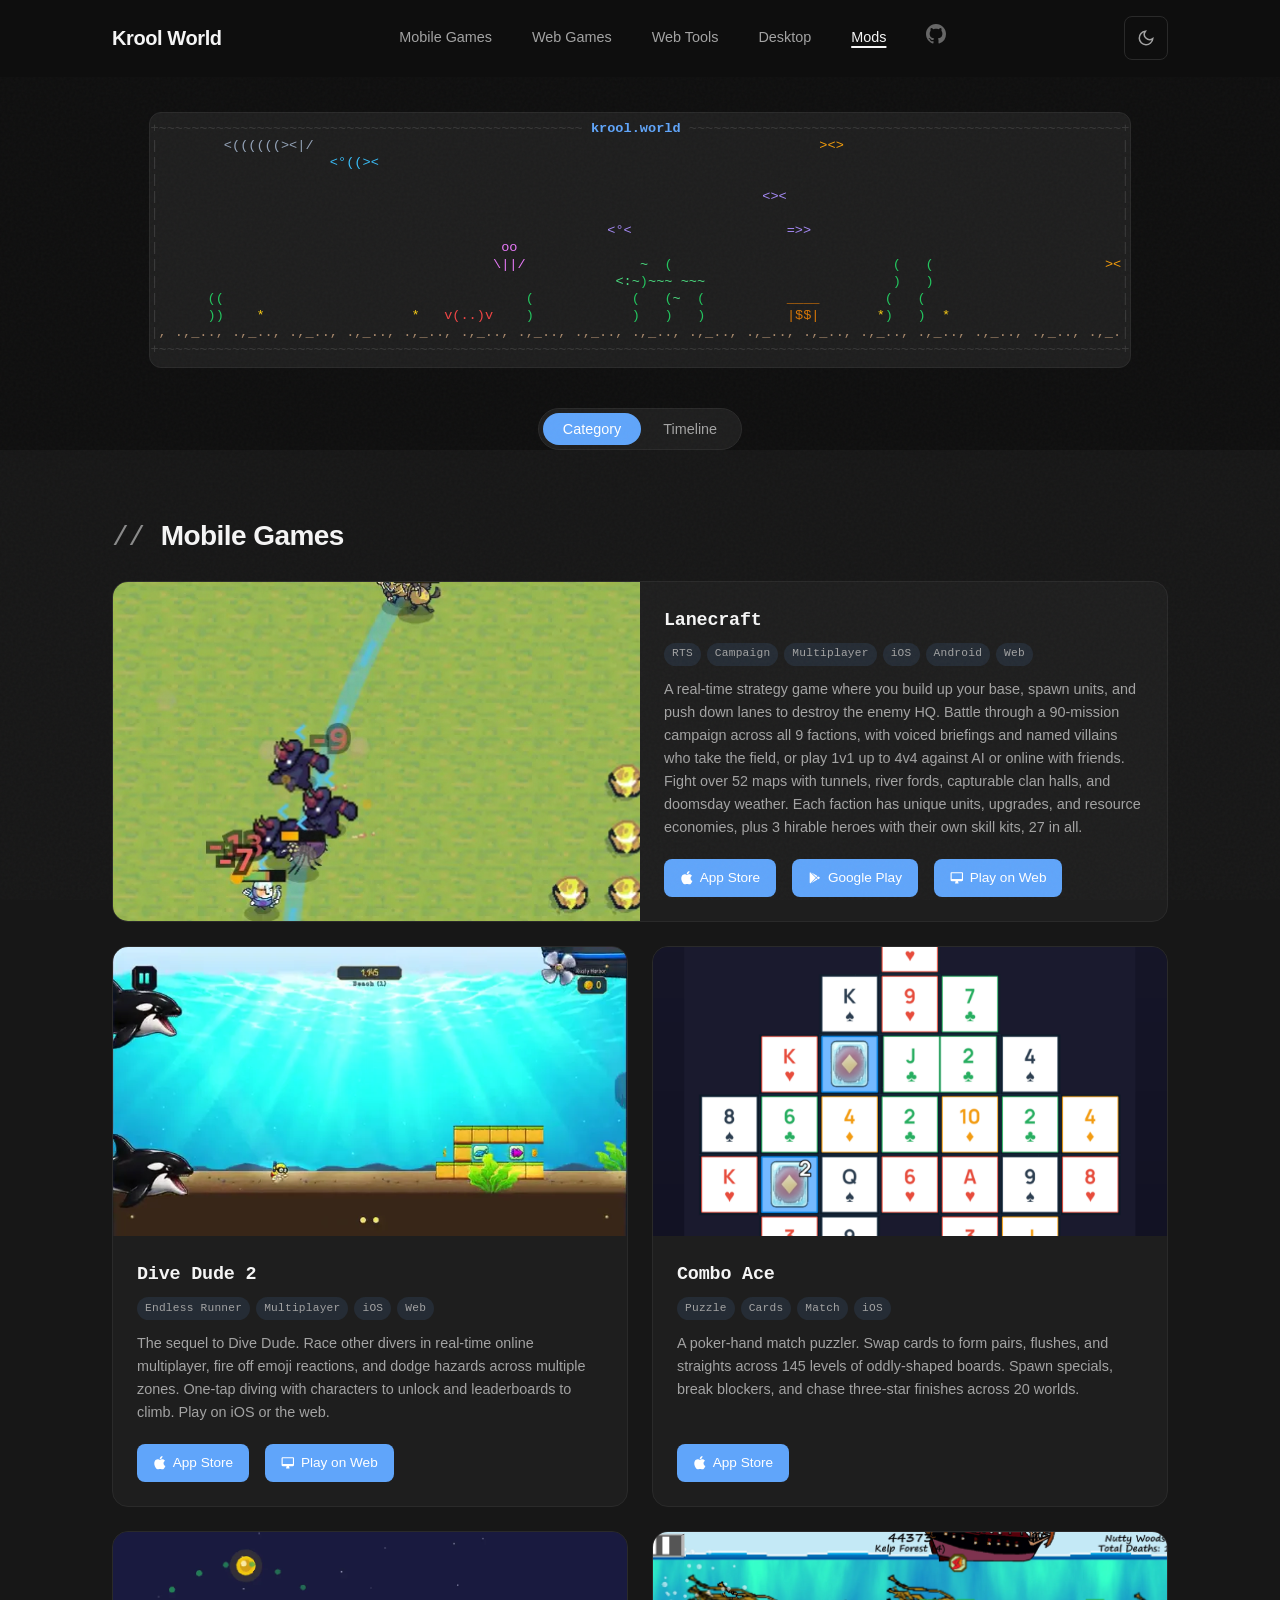
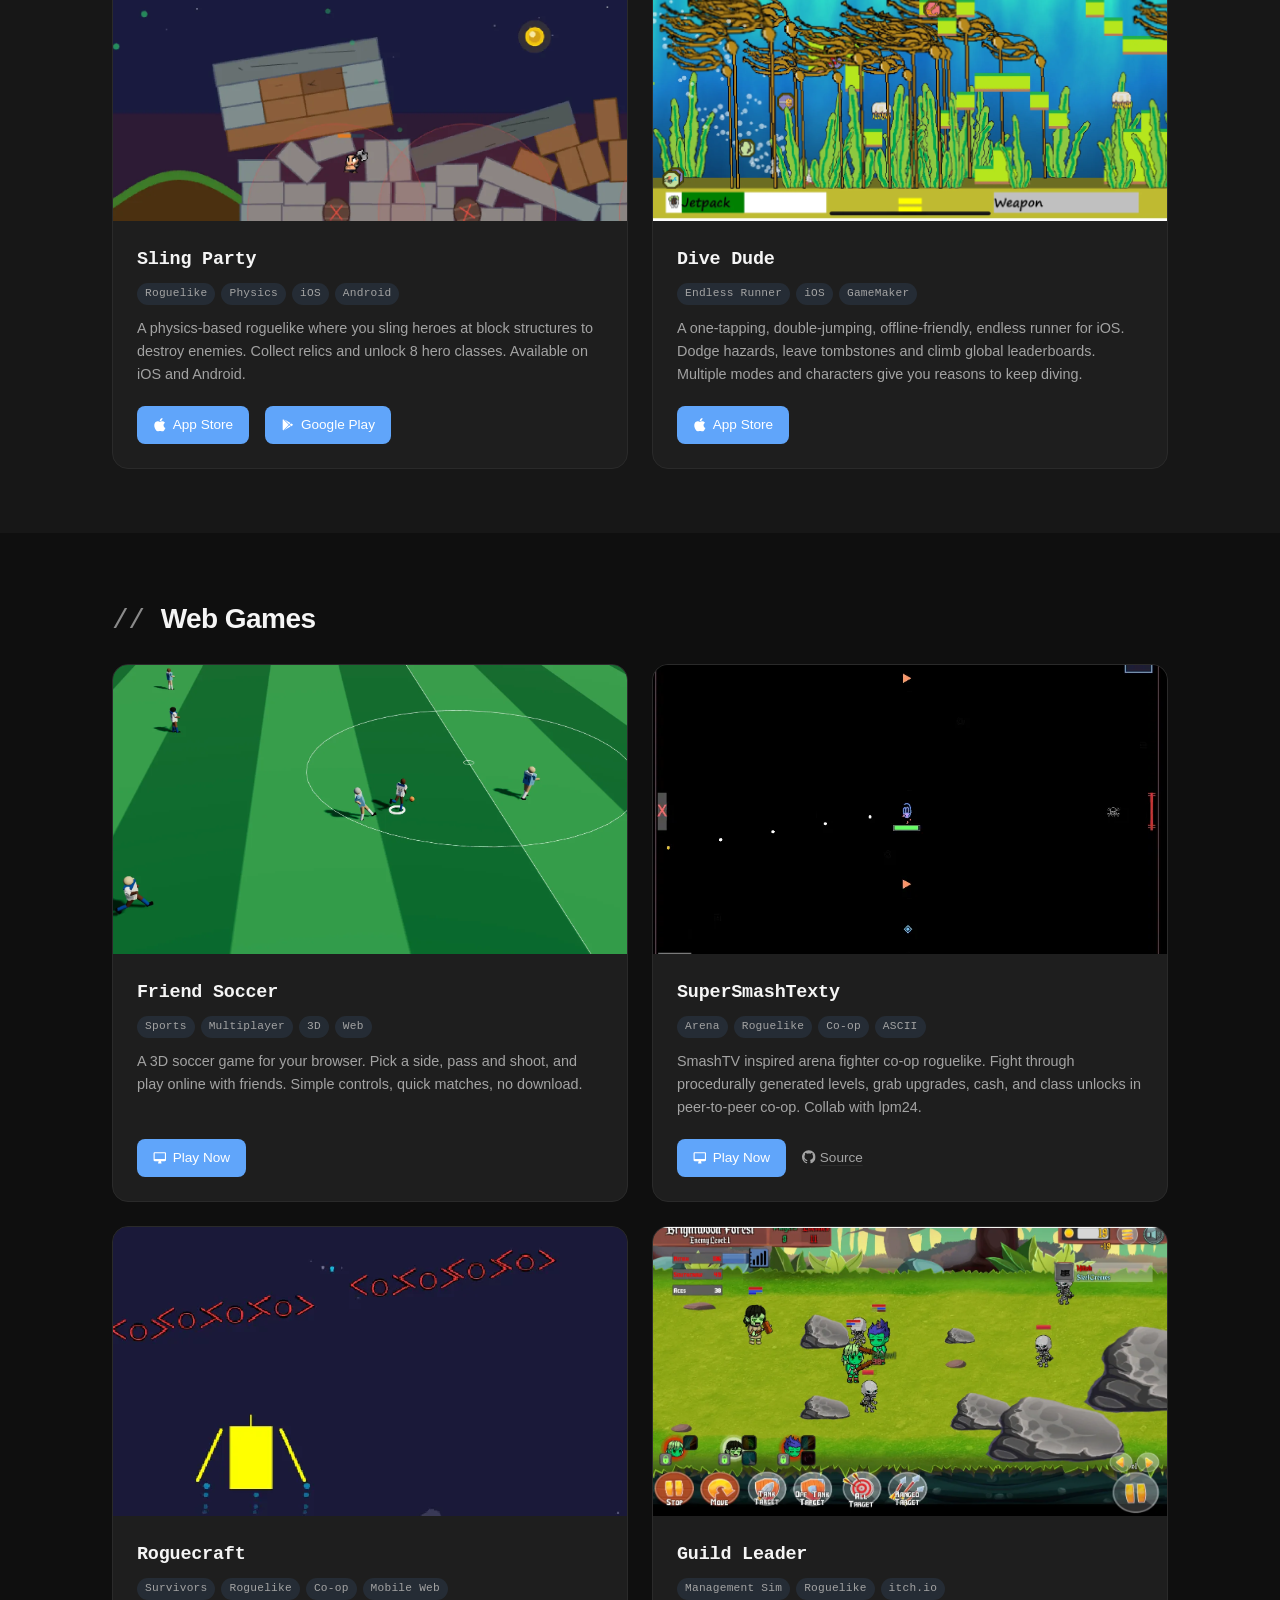
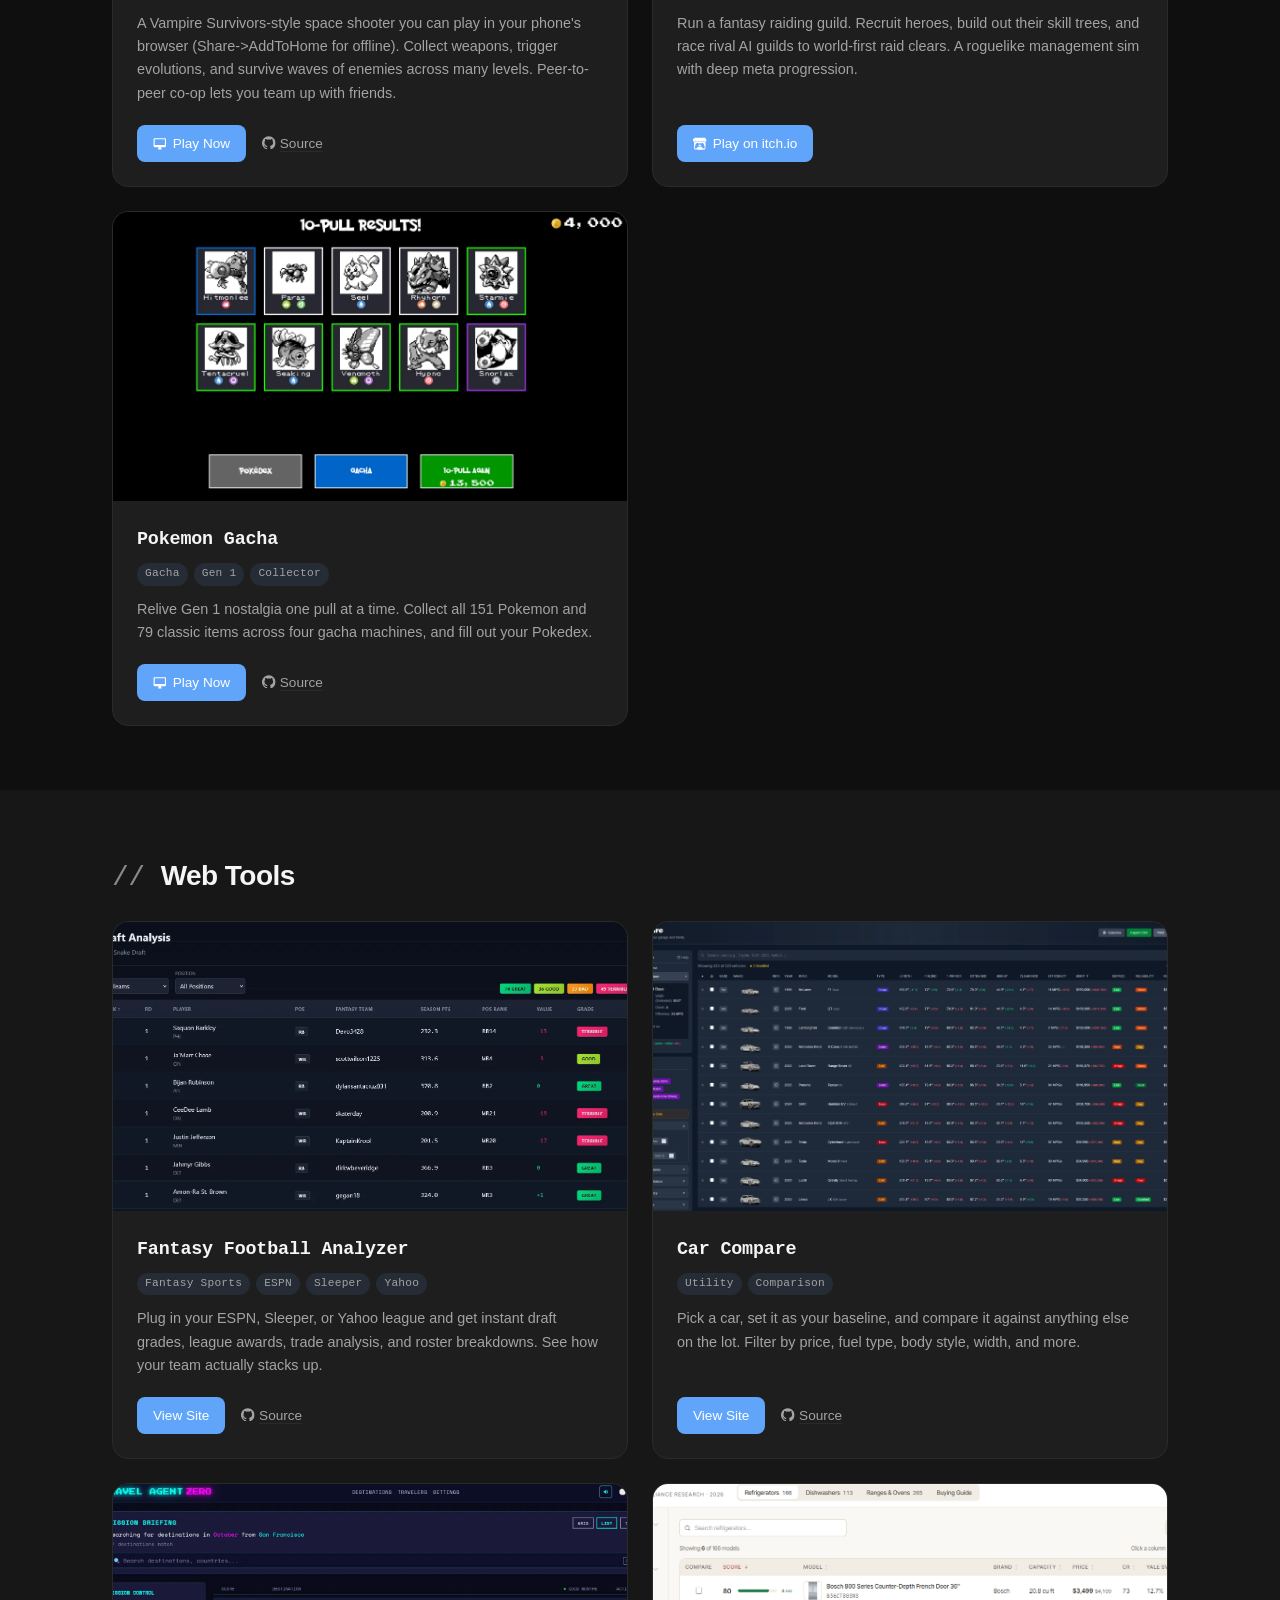
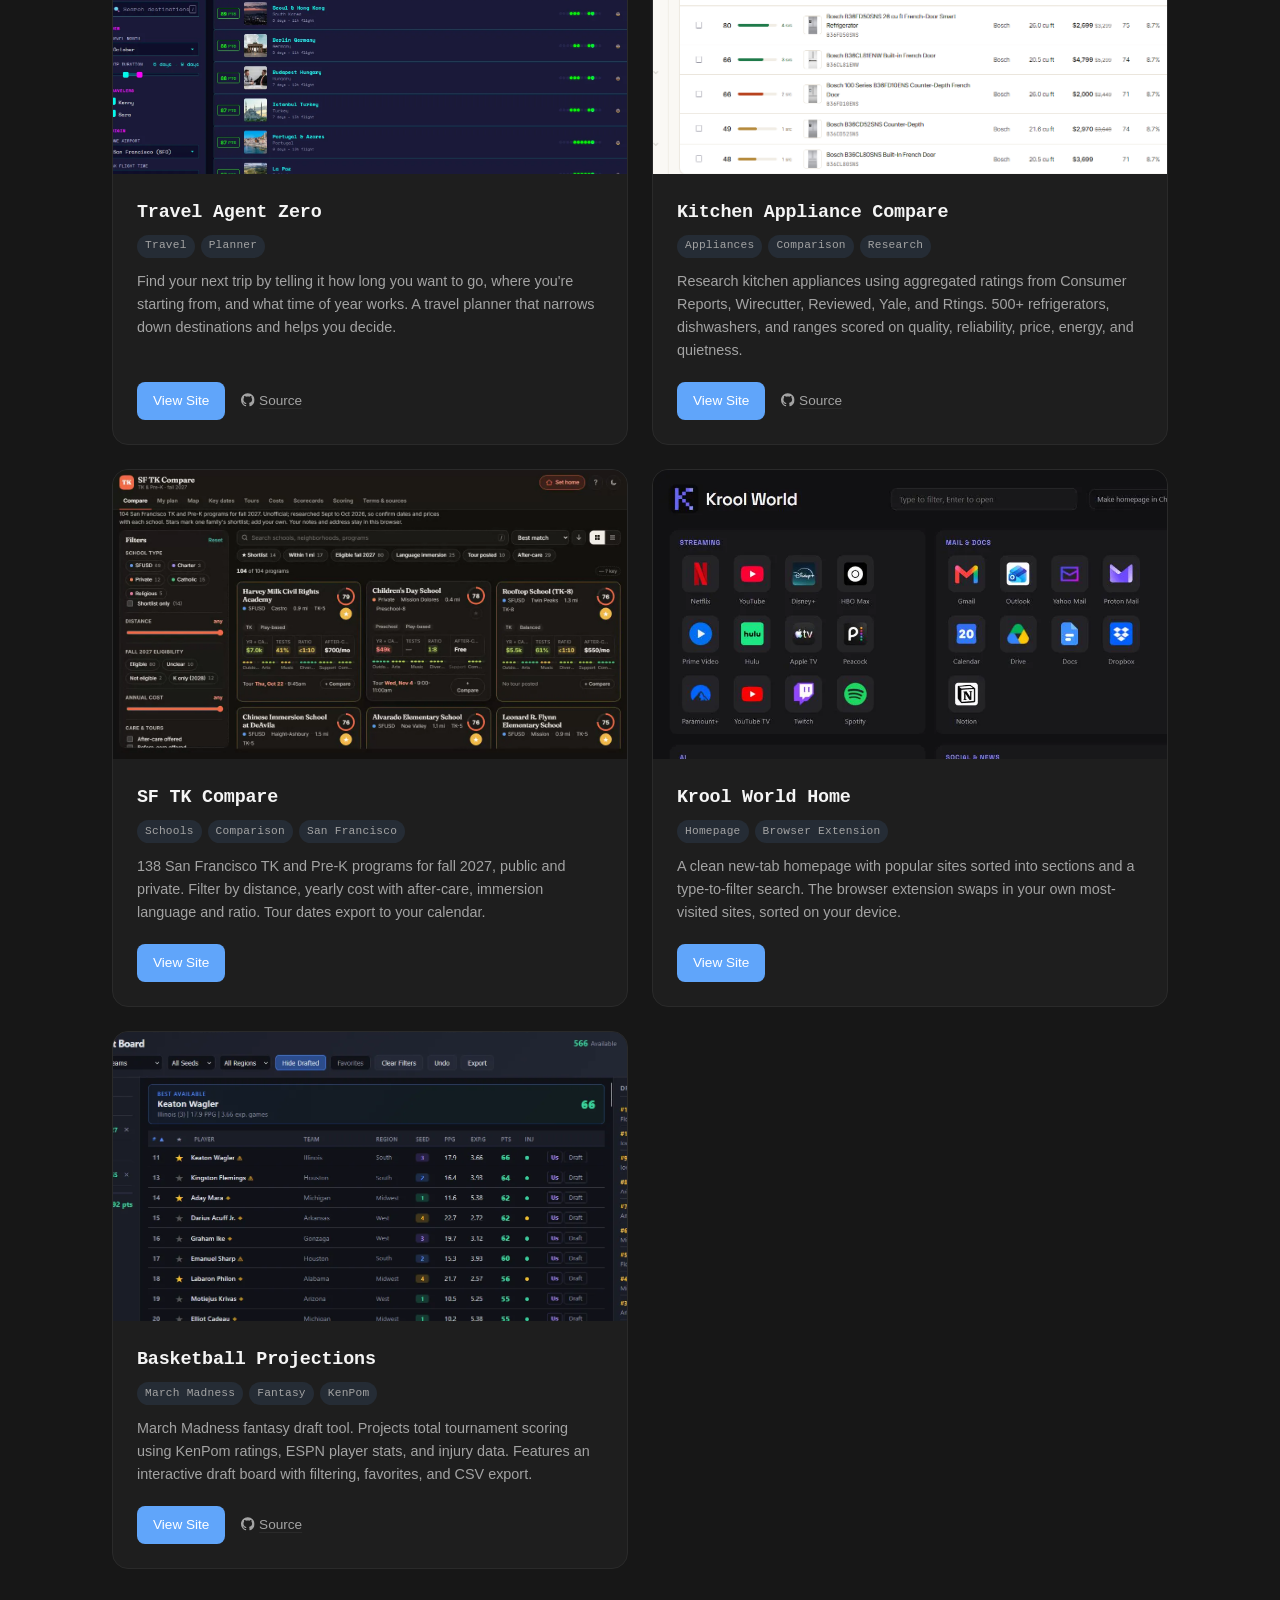
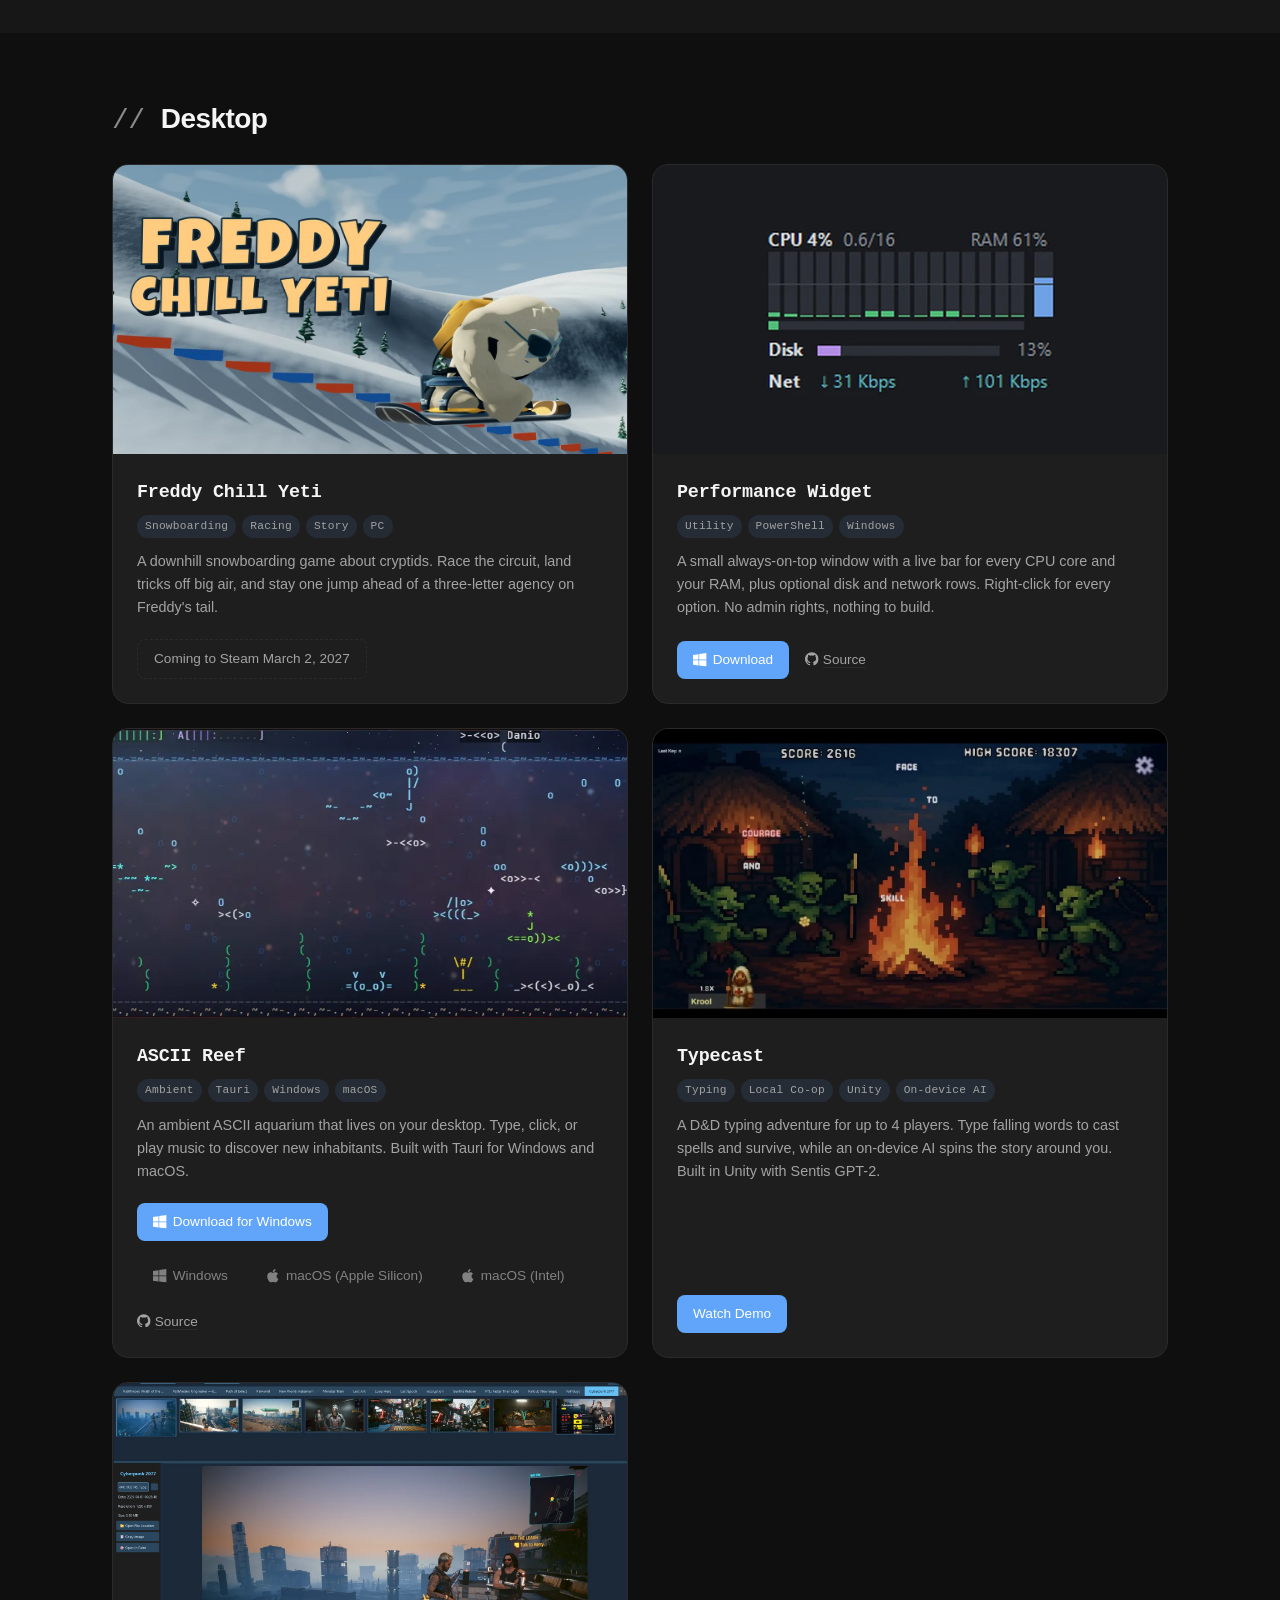
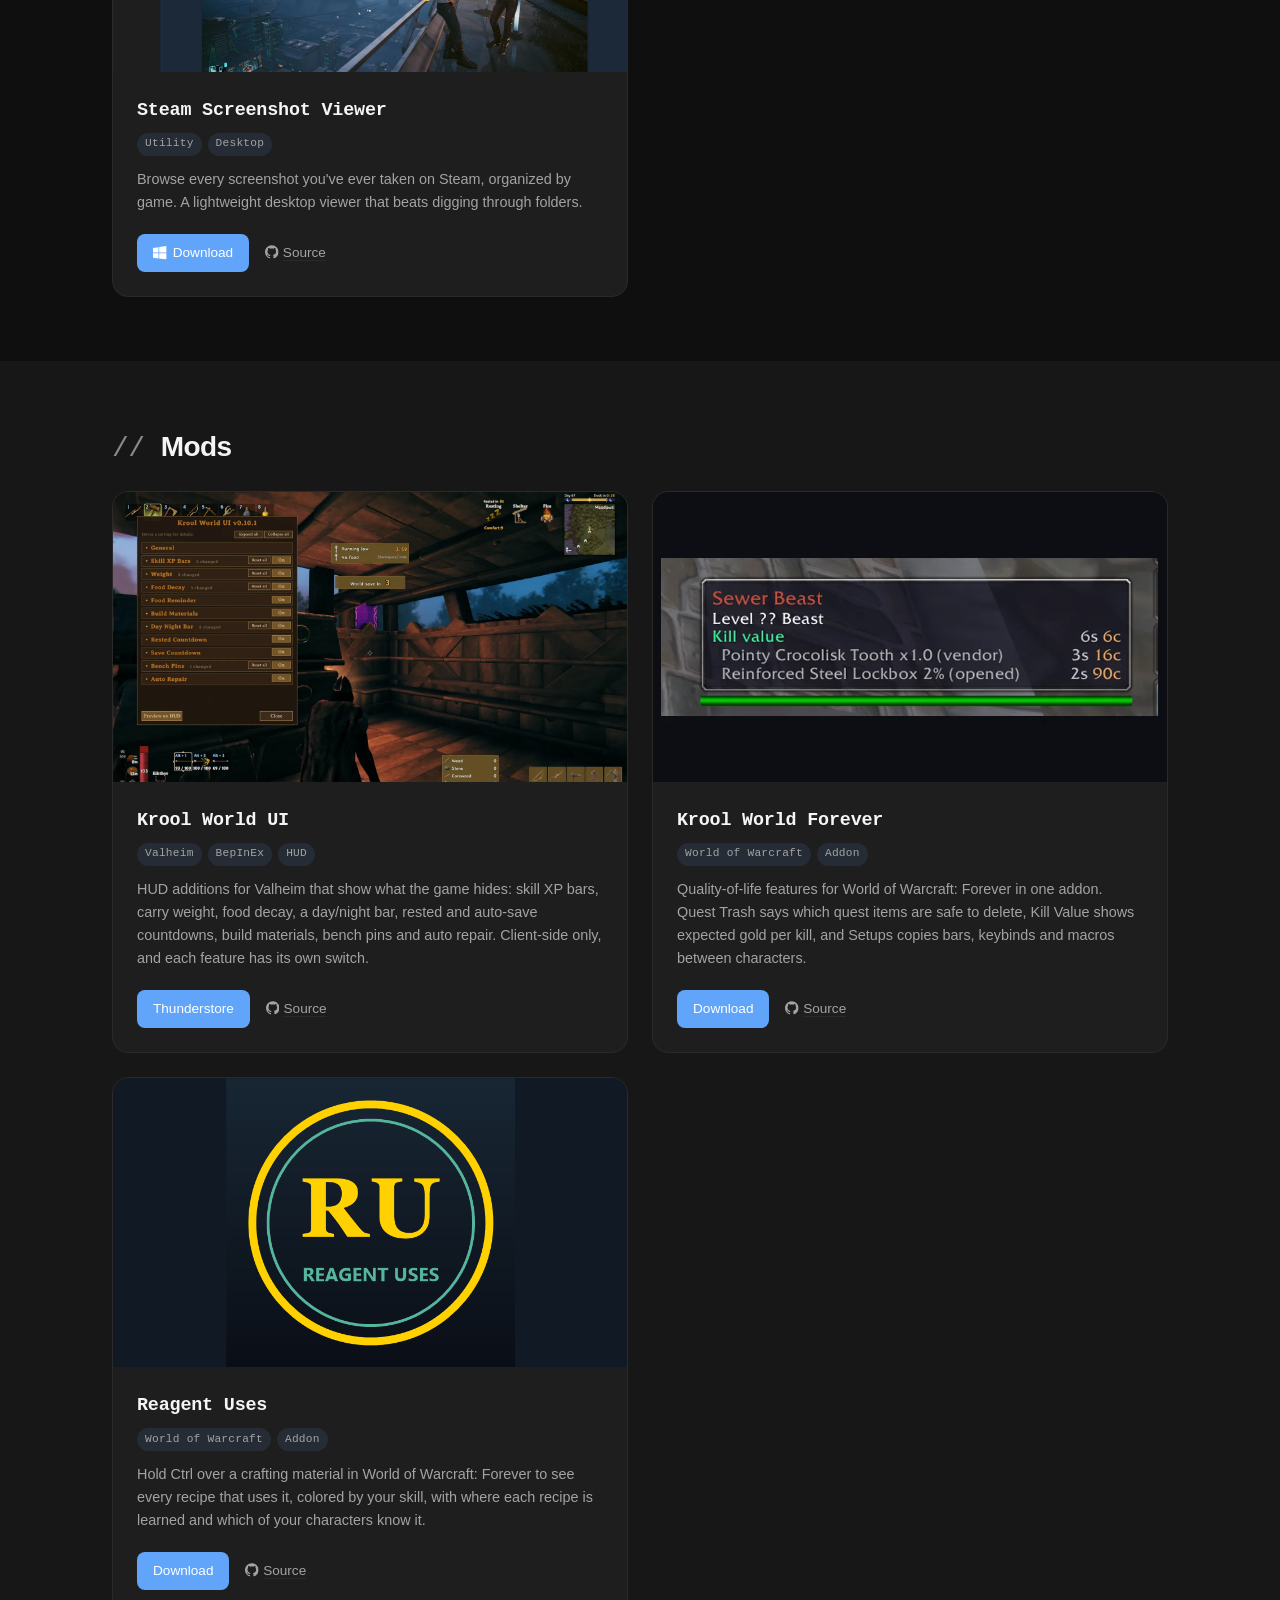
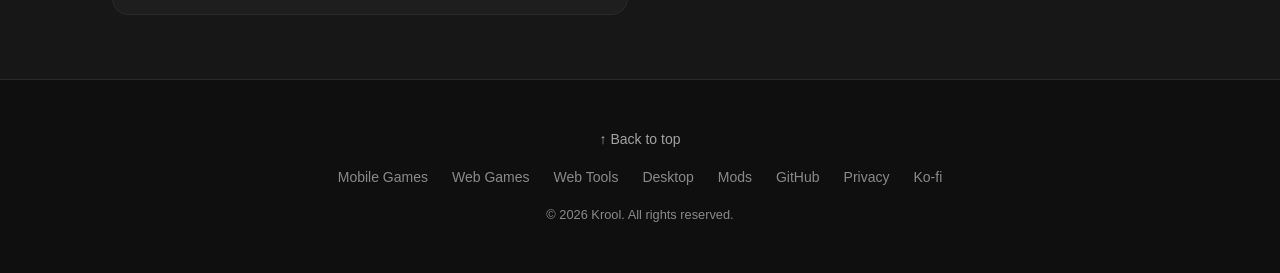
==== index.html @ ae2656e5 "Add Reagent Uses (WoW Forever addon) card Co-Authored-By: Claude Opus 5.5 <noreply@anthropic.com>" ====
<!DOCTYPE html>
<html lang="en">
<head>
    <meta charset="UTF-8">
    <meta name="viewport" content="width=device-width, initial-scale=1.0">
    <meta name="description" content="Games, tools, and projects by Krool. Play browser games, download mobile apps, and explore desktop creations.">
    <meta http-equiv="Content-Security-Policy" content="default-src 'self'; script-src 'self' 'unsafe-inline' https://www.googletagmanager.com; img-src 'self' data:; style-src 'self' 'unsafe-inline' https://fonts.googleapis.com; font-src https://fonts.gstatic.com; connect-src https://www.google-analytics.com https://*.google-analytics.com https://*.analytics.google.com https://*.googletagmanager.com;">
    <!-- Open Graph / Social Media -->
    <meta property="og:type" content="website">
    <meta property="og:url" content="https://krool.github.io/">
    <meta property="og:title" content="Krool World">
    <meta property="og:description" content="Games, tools, and projects by Krool. Play browser games, download mobile apps, and explore desktop creations.">
    <meta property="og:image" content="https://krool.github.io/assets/images/spawn%20wars%20screenshot.webp">
    <meta name="twitter:card" content="summary_large_image">
    <meta name="twitter:image" content="https://krool.github.io/assets/images/spawn%20wars%20screenshot.webp">
    <meta name="twitter:title" content="Krool World">
    <meta name="twitter:description" content="Games, tools, and projects by Krool. Play browser games, download mobile apps, and explore desktop creations.">
    <!-- Google Analytics -->
    <script async src="https://www.googletagmanager.com/gtag/js?id=G-SXG8M67HPV"></script>
    <script>
        window.dataLayer = window.dataLayer || [];
        function gtag(){dataLayer.push(arguments);}
        gtag('js', new Date());
        gtag('config', 'G-SXG8M67HPV', { cookie_domain: window.location.hostname, content_group: 'Krool World' });
    </script>
    <!-- JSON-LD Structured Data -->
    <script type="application/ld+json">
    {
        "@context": "https://schema.org",
        "@type": "ProfilePage",
        "mainEntity": {
            "@type": "Person",
            "name": "Krool",
            "url": "https://krool.github.io/",
            "sameAs": ["https://github.com/Krool", "https://ko-fi.com/kroolworld"],
            "knowsAbout": ["Game Development", "Web Development"],
            "makesOffer": [
                {
                    "@type": "CreativeWork",
                    "name": "Roguecraft",
                    "url": "https://krool.github.io/AcecraftPrototype/",
                    "description": "A vertical roguelike space shooter built for mobile web"
                },
                {
                    "@type": "CreativeWork",
                    "name": "SuperSmashTexty",
                    "url": "https://lpm24.github.io/SuperSmashTexty/",
                    "description": "A browser-based roguelike arena game with ASCII aesthetics"
                },
                {
                    "@type": "CreativeWork",
                    "name": "Dive Dude",
                    "url": "https://apps.apple.com/us/app/dive-dude/id6450519706",
                    "description": "A solo-dev endless runner built in GameMaker: tap to jump, dodge the deep, chase high scores"
                },
                {
                    "@type": "CreativeWork",
                    "name": "Dive Dude 2",
                    "url": "https://apps.apple.com/us/app/dive-dude-2/id6781379203",
                    "description": "The sequel to Dive Dude. Race other divers in real-time online multiplayer, fire off emoji reactions, and dodge hazards across multiple zones. Play on iOS or the web."
                },
                {
                    "@type": "CreativeWork",
                    "name": "Friend Soccer",
                    "url": "https://krool.github.io/friend-soccer/",
                    "description": "A 3D soccer game for your browser. Pick a side, pass and shoot, and play online with friends."
                },
                {
                    "@type": "CreativeWork",
                    "name": "Guild Leader",
                    "url": "https://krool.itch.io/gl",
                    "description": "A roguelike guild management sim: recruit, gear up, and race NPC guilds to world-first raid clears"
                },
                {
                    "@type": "CreativeWork",
                    "name": "Lanecraft",
                    "url": "https://lanecraft-i3l.pages.dev/",
                    "description": "A real-time strategy game with 9 factions and 27 hirable heroes: spawn units, push lanes, and overwhelm the enemy base"
                },
                {
                    "@type": "CreativeWork",
                    "name": "Combo Ace",
                    "url": "https://apps.apple.com/us/app/combo-ace/id6761933536",
                    "description": "A poker-hand match puzzler with 145 levels across 20 worlds. Swap cards to form pairs, flushes, and straights on oddly-shaped boards."
                },
                {
                    "@type": "CreativeWork",
                    "name": "Sling Party",
                    "url": "https://apps.apple.com/us/app/sling-party/id6759985165",
                    "description": "A physics-based roguelike where you sling heroes at block structures to destroy enemies. Available on iOS and Android."
                },
                {
                    "@type": "CreativeWork",
                    "name": "Pokemon Gacha",
                    "url": "https://krool.github.io/PokemonBlueGacha/",
                    "description": "A browser-based gacha collection game featuring all 151 Gen 1 Pokemon"
                },
                {
                    "@type": "CreativeWork",
                    "name": "Kitchen Appliance Compare",
                    "url": "https://krool.github.io/ApplianceCompare/",
                    "description": "Compare 500+ refrigerators, dishwashers, and ranges using aggregated ratings, reliability, price, and energy use."
                },
                {
                    "@type": "SoftwareApplication",
                    "name": "ASCII Reef",
                    "url": "https://github.com/Krool/DesktopAquarium/releases/latest/download/ASCII.Reef_latest-setup.exe",
                    "operatingSystem": "Windows, macOS",
                    "applicationCategory": "GameApplication",
                    "description": "An ambient ASCII aquarium that lives on your desktop. Type, click, or play music to discover new inhabitants."
                },
                {
                    "@type": "VideoGame",
                    "name": "Freddy Chill Yeti",
                    "gamePlatform": "PC",
                    "description": "A downhill snowboarding game about cryptids. Coming to Steam March 2, 2027."
                },
                {
                    "@type": "SoftwareApplication",
                    "name": "Performance Widget",
                    "url": "https://github.com/Krool/PerformanceWidget",
                    "operatingSystem": "Windows",
                    "applicationCategory": "UtilitiesApplication",
                    "description": "An always-on-top window with live CPU core, RAM, disk and network bars."
                },
                {
                    "@type": "WebApplication",
                    "name": "Krool World Home",
                    "url": "https://krool.github.io/Home/",
                    "description": "A new-tab homepage with popular sites in sections, plus a browser extension that uses your own most-visited sites."
                },
                {
                    "@type": "SoftwareApplication",
                    "name": "Krool World UI",
                    "url": "https://thunderstore.io/c/valheim/p/Krool/Krool_World_UI/",
                    "applicationCategory": "GameApplication",
                    "description": "Client-side HUD additions for Valheim."
                },
                {
                    "@type": "SoftwareApplication",
                    "name": "Krool World Forever",
                    "url": "https://github.com/Krool/KroolWorldForever",
                    "applicationCategory": "GameApplication",
                    "description": "Quality-of-life addon bundle for World of Warcraft: Forever."
                },
                {
                    "@type": "SoftwareApplication",
                    "name": "Reagent Uses",
                    "url": "https://github.com/Krool/ReagentUses",
                    "applicationCategory": "GameApplication",
                    "description": "World of Warcraft: Forever addon that lists the recipes a crafting material is used in."
                }
            ]
        }
    }
    </script>
    <script>if(localStorage.getItem('theme')==='light')document.documentElement.classList.add('light-mode');</script>
    <title>Krool World</title>
    <link rel="canonical" href="https://krool.github.io/">
    <link rel="icon" type="image/svg+xml" href="favicon.svg">
    <link rel="preconnect" href="https://fonts.googleapis.com">
    <link rel="preconnect" href="https://fonts.gstatic.com" crossorigin>
    <link href="https://fonts.googleapis.com/css2?family=Space+Grotesk:wght@400;500;600;700&family=Inter:wght@400;500;600&display=swap" rel="stylesheet">
    <link rel="stylesheet" href="css/style.css">
</head>
<body>
    <svg xmlns="http://www.w3.org/2000/svg" style="display:none" aria-hidden="true">
        <symbol id="icon-apple" viewBox="0 0 24 24"><path d="M12.152 6.896c-.948 0-2.415-1.078-3.96-1.04-2.04.027-3.91 1.183-4.961 3.014-2.117 3.675-.546 9.103 1.519 12.09 1.013 1.454 2.208 3.09 3.792 3.039 1.52-.065 2.09-.987 3.935-.987 1.831 0 2.35.987 3.96.948 1.637-.026 2.676-1.48 3.676-2.948 1.156-1.688 1.636-3.325 1.662-3.415-.039-.013-3.182-1.221-3.22-4.857-.026-3.04 2.48-4.494 2.597-4.559-1.429-2.09-3.623-2.324-4.39-2.376-2-.156-3.675 1.09-4.61 1.09zM15.53 3.83c.843-1.012 1.4-2.427 1.245-3.83-1.207.052-2.662.805-3.532 1.818-.78.896-1.454 2.338-1.273 3.714 1.338.104 2.715-.688 3.559-1.701"/></symbol>
        <symbol id="icon-google-play" viewBox="0 0 24 24"><path d="M3 20.5V3.5c0-.59.34-1.11.84-1.35L13.69 12 3.84 21.85c-.5-.25-.84-.76-.84-1.35m13.81-5.38L6.05 21.34l8.49-8.49 2.27 2.27m3.35-4.31c.34.27.59.69.59 1.19s-.22.9-.57 1.18l-2.29 1.32-2.5-2.5 2.5-2.5 2.27 1.31M6.05 2.66l10.76 6.22-2.27 2.27-8.49-8.49z"/></symbol>
        <symbol id="icon-itch" viewBox="0 0 24 24"><path d="M3.13 1.338C2.08 1.96.02 4.328 0 4.95v1.03c0 1.303 1.22 2.45 2.325 2.45 1.33 0 2.436-1.102 2.436-2.41 0 1.308 1.07 2.41 2.4 2.41 1.328 0 2.362-1.102 2.362-2.41 0 1.308 1.137 2.41 2.466 2.41h.024c1.33 0 2.466-1.102 2.466-2.41 0 1.308 1.034 2.41 2.363 2.41 1.33 0 2.4-1.102 2.4-2.41 0 1.308 1.106 2.41 2.435 2.41C22.78 8.43 24 7.282 24 5.98V4.95c-.02-.62-2.082-2.99-3.13-3.612-3.253-.114-5.508-.134-8.87-.133-3.362 0-7.945.053-8.87.133zm6.376 6.477a2.74 2.74 0 0 1-.468.602c-.5.49-1.19.795-1.947.795a2.786 2.786 0 0 1-1.95-.795c-.182-.178-.32-.37-.446-.59-.127.222-.303.412-.486.59a2.788 2.788 0 0 1-1.95.795c-.092 0-.187-.025-.264-.052-.107 1.113-.152 2.176-.168 2.95v.005l-.006 1.167c.02 2.334-.23 7.564 1.03 8.85 1.952.454 5.545.662 9.15.663 3.605 0 7.198-.21 9.15-.664 1.26-1.284 1.01-6.514 1.03-8.848l-.006-1.167v-.004c-.016-.775-.06-1.838-.168-2.95-.077.026-.172.052-.263.052a2.788 2.788 0 0 1-1.95-.795c-.184-.178-.36-.368-.486-.59-.127.22-.265.412-.447.59a2.786 2.786 0 0 1-1.95.794c-.76 0-1.446-.303-1.948-.793a2.74 2.74 0 0 1-.468-.602 2.738 2.738 0 0 1-.463.602 2.787 2.787 0 0 1-1.95.794h-.16a2.787 2.787 0 0 1-1.95-.793 2.738 2.738 0 0 1-.464-.602zm-2.004 2.59v.002c.795.002 1.5 0 2.373.953.687-.072 1.406-.108 2.125-.107.72 0 1.438.035 2.125.107.873-.953 1.578-.95 2.372-.953.376 0 1.876 0 2.92 2.934l1.123 4.028c.832 2.995-.266 3.068-1.636 3.07-2.03-.075-3.156-1.55-3.156-3.025-1.124.184-2.436.276-3.748.277-1.312 0-2.624-.093-3.748-.277 0 1.475-1.125 2.95-3.156 3.026-1.37-.004-2.468-.077-1.636-3.072l1.122-4.027c1.045-2.934 2.545-2.934 2.92-2.934zM12 12.714c-.002.002-2.14 1.964-2.523 2.662l1.4-.056v1.22c0 .056.56.033 1.123.007.562.026 1.124.05 1.124-.008v-1.22l1.4.055C14.138 14.677 12 12.713 12 12.713z"/></symbol>
        <symbol id="icon-pc" viewBox="0 0 24 24"><path d="M21 2H3c-1.1 0-2 .9-2 2v12c0 1.1.9 2 2 2h7l-1 3v1h6v-1l-1-3h7c1.1 0 2-.9 2-2V4c0-1.1-.9-2-2-2zm0 12H3V4h18v10z"/></symbol>
        <symbol id="icon-github" viewBox="0 0 24 24"><path d="M12 .297c-6.63 0-12 5.373-12 12 0 5.303 3.438 9.8 8.205 11.385.6.113.82-.258.82-.577 0-.285-.01-1.04-.015-2.04-3.338.724-4.042-1.61-4.042-1.61C4.422 18.07 3.633 17.7 3.633 17.7c-1.087-.744.084-.729.084-.729 1.205.084 1.838 1.236 1.838 1.236 1.07 1.835 2.809 1.305 3.495.998.108-.776.417-1.305.76-1.605-2.665-.3-5.466-1.332-5.466-5.93 0-1.31.465-2.38 1.235-3.22-.135-.303-.54-1.523.105-3.176 0 0 1.005-.322 3.3 1.23.96-.267 1.98-.399 3-.405 1.02.006 2.04.138 3 .405 2.28-1.552 3.285-1.23 3.285-1.23.645 1.653.24 2.873.12 3.176.765.84 1.23 1.91 1.23 3.22 0 4.61-2.805 5.625-5.475 5.92.42.36.81 1.096.81 2.22 0 1.606-.015 2.896-.015 3.286 0 .315.21.69.825.57C20.565 22.092 24 17.592 24 12.297c0-6.627-5.373-12-12-12"/></symbol>
        <symbol id="icon-windows" viewBox="0 0 24 24"><path d="M0 3.449L9.75 2.1v9.451H0zm10.949-1.5L24 0v11.4H10.949zM0 12.6h9.75v9.451L0 20.699zm10.949 0H24V24l-13.051-1.801z"/></symbol>
    </svg>
    <a href="#phone-games" class="skip-link">Skip to content</a>

    <nav class="navbar" aria-label="Main navigation">
        <div class="nav-container">
            <a href="#phone-games" class="logo">Krool World</a>
            <ul class="nav-links">
                <li><a href="#phone-games">Mobile Games</a></li>
                <li><a href="#web-games">Web Games</a></li>
                <li><a href="#web-tools">Web Tools</a></li>
                <li><a href="#desktop">Desktop</a></li>
                <li><a href="#mods">Mods</a></li>
                <li><a href="https://github.com/Krool" target="_blank" rel="noopener noreferrer" class="nav-github" aria-label="GitHub profile"><svg viewBox="0 0 24 24" width="20" height="20" fill="currentColor"><path d="M12 0C5.37 0 0 5.37 0 12c0 5.31 3.435 9.795 8.205 11.385.6.105.825-.255.825-.57 0-.285-.015-1.23-.015-2.235-3.015.555-3.795-.735-4.035-1.41-.135-.345-.72-1.41-1.23-1.695-.42-.225-1.02-.78-.015-.795.945-.015 1.62.87 1.845 1.23 1.08 1.815 2.805 1.305 3.495.99.105-.78.42-1.305.765-1.605-2.67-.3-5.46-1.335-5.46-5.925 0-1.305.465-2.385 1.23-3.225-.12-.3-.54-1.53.12-3.18 0 0 1.005-.315 3.3 1.23.96-.27 1.98-.405 3-.405s2.04.135 3 .405c2.295-1.56 3.3-1.23 3.3-1.23.66 1.65.24 2.88.12 3.18.765.84 1.23 1.905 1.23 3.225 0 4.605-2.805 5.625-5.475 5.925.435.375.81 1.095.81 2.22 0 1.605-.015 2.895-.015 3.3 0 .315.225.69.825.57A12.02 12.02 0 0024 12c0-6.63-5.37-12-12-12z"/></svg><span class="nav-github-text">GitHub</span></a></li>
            </ul>
            <button class="theme-toggle" id="themeToggle" aria-label="Toggle theme">
                <svg class="icon-sun" viewBox="0 0 24 24" fill="none" stroke="currentColor" stroke-width="2">
                    <circle cx="12" cy="12" r="5"></circle>
                    <path d="M12 1v2M12 21v2M4.22 4.22l1.42 1.42M18.36 18.36l1.42 1.42M1 12h2M21 12h2M4.22 19.78l1.42-1.42M18.36 5.64l1.42-1.42"></path>
                </svg>
                <svg class="icon-moon" viewBox="0 0 24 24" fill="none" stroke="currentColor" stroke-width="2">
                    <path d="M21 12.79A9 9 0 1 1 11.21 3 7 7 0 0 0 21 12.79z"></path>
                </svg>
            </button>
            <button class="nav-toggle" aria-label="Toggle navigation" aria-expanded="false">
                <span></span>
                <span></span>
                <span></span>
            </button>
        </div>
    </nav>

    <main>

    <section class="hero" aria-labelledby="hero-heading">
        <div class="container">
            <h1 id="hero-heading" class="sr-only">Krool World</h1>
            <pre class="tank" id="fishTank" aria-hidden="true"></pre>
        </div>
    </section>

    <section class="view-controls" aria-label="View mode">
        <div class="container">
            <div class="view-toggle" role="tablist" aria-label="Sort projects by">
                <button class="view-toggle-btn active" data-view="category" role="tab" aria-selected="true">Category</button>
                <button class="view-toggle-btn" data-view="timeline" role="tab" aria-selected="false">Timeline</button>
            </div>
        </div>
    </section>

    <section id="timeline-section" class="section" aria-labelledby="timeline-heading" hidden>
        <div class="container">
            <h2 id="timeline-heading" class="section-title">Timeline</h2>
            <div class="timeline-layout">
                <nav class="timeline-ruler-wrap" aria-label="Release map">
                    <div class="timeline-ruler" id="timeline-ruler"></div>
                </nav>
                <div class="bento-grid timeline-grid" id="timeline-grid"></div>
            </div>
        </div>
    </section>

    <section id="phone-games" class="section">
        <div class="container">
            <h2 class="section-title">Mobile Games</h2>
            <div class="bento-grid">

                <!-- Lanecraft (Featured) -->
                <article class="project-card has-video featured" data-date="2026-08-11">
                    <div class="project-image lanecraft" role="img" aria-label="Lanecraft game screenshot">
                        <video class="project-video" muted loop playsinline preload="none" disablePictureInPicture src="assets/images/lanecraft video.mp4"></video>
                    </div>
                    <div class="project-content">
                        <h3>Lanecraft</h3>
                        <div class="project-tags"><span>RTS</span><span>Campaign</span><span>Multiplayer</span><span>iOS</span><span>Android</span><span>Web</span></div>
                        <p>A real-time strategy game where you build up your base, spawn units, and push down lanes to destroy the enemy HQ. Battle through a 90-mission campaign across all 9 factions, with voiced briefings and named villains who take the field, or play 1v1 up to 4v4 against AI or online with friends. Fight over 52 maps with tunnels, river fords, capturable clan halls, and doomsday weather. Each faction has unique units, upgrades, and resource economies, plus 3 hirable heroes with their own skill kits, 27 in all.</p>
                        <div class="project-links">
                            <a href="https://apps.apple.com/us/app/lanecraft/id6760628046" target="_blank" rel="noopener noreferrer" class="btn btn-primary btn-sm"><svg class="icon" aria-hidden="true"><use href="#icon-apple"/></svg>App Store</a>
                            <a href="https://play.google.com/store/apps/details?id=com.krool.spawnwars" target="_blank" rel="noopener noreferrer" class="btn btn-primary btn-sm"><svg class="icon" aria-hidden="true"><use href="#icon-google-play"/></svg>Google Play</a>
                            <a href="https://lanecraft-i3l.pages.dev/" target="_blank" rel="noopener noreferrer" class="btn btn-primary btn-sm"><svg class="icon" aria-hidden="true"><use href="#icon-pc"/></svg>Play on Web</a>
                        </div>
                    </div>
                </article>

                <!-- Dive Dude 2 -->
                <article class="project-card has-video" data-date="2026-06-17">
                    <div class="project-image dive-dude-2" role="img" aria-label="Dive Dude 2 game screenshot">
                        <video class="project-video" muted loop playsinline preload="none" disablePictureInPicture src="assets/images/dive dude 2 video.mp4"></video>
                    </div>
                    <div class="project-content">
                        <h3>Dive Dude 2</h3>
                        <div class="project-tags"><span>Endless Runner</span><span>Multiplayer</span><span>iOS</span><span>Web</span></div>
                        <p>The sequel to Dive Dude. Race other divers in real-time online multiplayer, fire off emoji reactions, and dodge hazards across multiple zones. One-tap diving with characters to unlock and leaderboards to climb. Play on iOS or the web.</p>
                        <div class="project-links">
                            <a href="https://apps.apple.com/us/app/dive-dude-2/id6781379203" target="_blank" rel="noopener noreferrer" class="btn btn-primary btn-sm"><svg class="icon" aria-hidden="true"><use href="#icon-apple"/></svg>App Store</a>
                            <a href="https://krool.github.io/DiveDude2/" target="_blank" rel="noopener noreferrer" class="btn btn-primary btn-sm"><svg class="icon" aria-hidden="true"><use href="#icon-pc"/></svg>Play on Web</a>
                        </div>
                    </div>
                </article>

                <!-- Combo Ace -->
                <article class="project-card has-video" data-date="2026-04-09">
                    <div class="project-image comboace" role="img" aria-label="Combo Ace game screenshot">
                        <video class="project-video" muted loop playsinline preload="none" disablePictureInPicture src="assets/images/comboace_preview.mp4"></video>
                    </div>
                    <div class="project-content">
                        <h3>Combo Ace</h3>
                        <div class="project-tags"><span>Puzzle</span><span>Cards</span><span>Match</span><span>iOS</span></div>
                        <p>A poker-hand match puzzler. Swap cards to form pairs, flushes, and straights across 145 levels of oddly-shaped boards. Spawn specials, break blockers, and chase three-star finishes across 20 worlds.</p>
                        <div class="project-links">
                            <a href="https://apps.apple.com/us/app/combo-ace/id6761933536" target="_blank" rel="noopener noreferrer" class="btn btn-primary btn-sm"><svg class="icon" aria-hidden="true"><use href="#icon-apple"/></svg>App Store</a>
                        </div>
                    </div>
                </article>

                <!-- Sling Party -->
                <article class="project-card has-video" data-date="2026-02-25">
                    <div class="project-image sling-party" role="img" aria-label="Sling Party game screenshot">
                        <video class="project-video" muted loop playsinline preload="none" disablePictureInPicture src="assets/images/sling squad video.mp4"></video>
                    </div>
                    <div class="project-content">
                        <h3>Sling Party</h3>
                        <div class="project-tags"><span>Roguelike</span><span>Physics</span><span>iOS</span><span>Android</span></div>
                        <p>A physics-based roguelike where you sling heroes at block structures to destroy enemies. Collect relics and unlock 8 hero classes. Available on iOS and Android.</p>
                        <div class="project-links">
                            <a href="https://apps.apple.com/us/app/sling-party/id6759985165" target="_blank" rel="noopener noreferrer" class="btn btn-primary btn-sm"><svg class="icon" aria-hidden="true"><use href="#icon-apple"/></svg>App Store</a>
                            <a href="https://play.google.com/store/apps/details?id=com.krool.slingparty" target="_blank" rel="noopener noreferrer" class="btn btn-primary btn-sm"><svg class="icon" aria-hidden="true"><use href="#icon-google-play"/></svg>Google Play</a>
                        </div>
                    </div>
                </article>

                <!-- Dive Dude -->
                <article class="project-card has-video" data-date="2015-06-01">
                    <div class="project-image dive-dude" role="img" aria-label="Dive Dude game screenshot">
                        <video class="project-video" muted loop playsinline preload="none" disablePictureInPicture src="assets/images/dive dude recording.mp4"></video>
                    </div>
                    <div class="project-content">
                        <h3>Dive Dude</h3>
                        <div class="project-tags"><span>Endless Runner</span><span>iOS</span><span>GameMaker</span></div>
                        <p>A one-tapping, double-jumping, offline-friendly, endless runner for iOS. Dodge hazards, leave tombstones and climb global leaderboards. Multiple modes and characters give you reasons to keep diving.</p>
                        <div class="project-links">
                            <a href="https://apps.apple.com/us/app/dive-dude/id6450519706" target="_blank" rel="noopener noreferrer" class="btn btn-primary btn-sm"><svg class="icon" aria-hidden="true"><use href="#icon-apple"/></svg>App Store</a>
                        </div>
                    </div>
                </article>

            </div>
        </div>
    </section>

    <section id="web-games" class="section">
        <div class="container">
            <h2 class="section-title">Web Games</h2>
            <div class="bento-grid">

                <!-- Friend Soccer -->
                <article class="project-card has-video" data-date="2026-06-23">
                    <div class="project-image friend-soccer" role="img" aria-label="Friend Soccer game screenshot">
                        <video class="project-video" muted loop playsinline preload="none" disablePictureInPicture src="assets/images/friend soccer video.mp4"></video>
                    </div>
                    <div class="project-content">
                        <h3>Friend Soccer</h3>
                        <div class="project-tags"><span>Sports</span><span>Multiplayer</span><span>3D</span><span>Web</span></div>
                        <p>A 3D soccer game for your browser. Pick a side, pass and shoot, and play online with friends. Simple controls, quick matches, no download.</p>
                        <div class="project-links">
                            <a href="https://krool.github.io/friend-soccer/" target="_blank" rel="noopener noreferrer" class="btn btn-primary btn-sm"><svg class="icon" aria-hidden="true"><use href="#icon-pc"/></svg>Play Now</a>
                        </div>
                    </div>
                </article>

                <!-- SuperSmashTexty -->
                <article class="project-card has-video" data-date="2025-11-12">
                    <div class="project-image smashtexty" role="img" aria-label="SuperSmashTexty game screenshot">
                        <video class="project-video" muted loop playsinline preload="none" disablePictureInPicture src="assets/images/smash text video.mp4"></video>
                    </div>
                    <div class="project-content">
                        <h3>SuperSmashTexty</h3>
                        <div class="project-tags"><span>Arena</span><span>Roguelike</span><span>Co-op</span><span>ASCII</span></div>
                        <p>SmashTV inspired arena fighter co-op roguelike. Fight through procedurally generated levels, grab upgrades, cash, and class unlocks in peer-to-peer co-op. Collab with lpm24.</p>
                        <div class="project-links">
                            <a href="https://lpm24.github.io/SuperSmashTexty/" target="_blank" rel="noopener noreferrer" class="btn btn-primary btn-sm"><svg class="icon" aria-hidden="true"><use href="#icon-pc"/></svg>Play Now</a>
                            <a href="https://github.com/lpm24/SuperSmashTexty" target="_blank" rel="noopener noreferrer" class="link"><svg class="icon" aria-hidden="true"><use href="#icon-github"/></svg>Source</a>
                        </div>
                    </div>
                </article>

                <!-- Roguecraft -->
                <article class="project-card has-video" data-date="2025-11-05">
                    <div class="project-image roguecraft" role="img" aria-label="Roguecraft game screenshot">
                        <video class="project-video" muted loop playsinline preload="none" disablePictureInPicture src="assets/images/roguecraft recording.mp4"></video>
                    </div>
                    <div class="project-content">
                        <h3>Roguecraft</h3>
                        <div class="project-tags"><span>Survivors</span><span>Roguelike</span><span>Co-op</span><span>Mobile Web</span></div>
                        <p>A Vampire Survivors-style space shooter you can play in your phone's browser (Share->AddToHome for offline). Collect weapons, trigger evolutions, and survive waves of enemies across many levels. Peer-to-peer co-op lets you team up with friends.</p>
                        <div class="project-links">
                            <a href="https://krool.github.io/AcecraftPrototype/" target="_blank" rel="noopener noreferrer" class="btn btn-primary btn-sm"><svg class="icon" aria-hidden="true"><use href="#icon-pc"/></svg>Play Now</a>
                            <a href="https://github.com/Krool/AcecraftPrototype" target="_blank" rel="noopener noreferrer" class="link"><svg class="icon" aria-hidden="true"><use href="#icon-github"/></svg>Source</a>
                        </div>
                    </div>
                </article>

                <!-- Guild Leader -->
                <article class="project-card has-video" data-date="2018-06-22">
                    <div class="project-image guild-leader" role="img" aria-label="Guild Leader game screenshot">
                        <video class="project-video" muted loop playsinline preload="none" disablePictureInPicture src="assets/images/guild leader video.mp4"></video>
                    </div>
                    <div class="project-content">
                        <h3>Guild Leader</h3>
                        <div class="project-tags"><span>Management Sim</span><span>Roguelike</span><span>itch.io</span></div>
                        <p>Run a fantasy raiding guild. Recruit heroes, build out their skill trees, and race rival AI guilds to world-first raid clears. A roguelike management sim with deep meta progression.</p>
                        <div class="project-links">
                            <a href="https://krool.itch.io/gl?utm_source=homepage&amp;utm_medium=referral&amp;utm_campaign=gl-portal" target="_blank" rel="noopener noreferrer" class="btn btn-primary btn-sm"><svg class="icon" aria-hidden="true"><use href="#icon-itch"/></svg>Play on itch.io</a>
                        </div>
                    </div>
                </article>

                <!-- Pokemon Gacha -->
                <article class="project-card has-video" data-date="2025-10-21">
                    <div class="project-image pokemon" role="img" aria-label="Pokemon Gacha game screenshot">
                        <video class="project-video" muted loop playsinline preload="none" disablePictureInPicture src="assets/images/pokemon gacha video.mp4"></video>
                    </div>
                    <div class="project-content">
                        <h3>Pokemon Gacha</h3>
                        <div class="project-tags"><span>Gacha</span><span>Gen 1</span><span>Collector</span></div>
                        <p>Relive Gen 1 nostalgia one pull at a time. Collect all 151 Pokemon and 79 classic items across four gacha machines, and fill out your Pokedex.</p>
                        <div class="project-links">
                            <a href="https://krool.github.io/PokemonBlueGacha/" target="_blank" rel="noopener noreferrer" class="btn btn-primary btn-sm"><svg class="icon" aria-hidden="true"><use href="#icon-pc"/></svg>Play Now</a>
                            <a href="https://github.com/Krool/PokemonBlueGacha" target="_blank" rel="noopener noreferrer" class="link"><svg class="icon" aria-hidden="true"><use href="#icon-github"/></svg>Source</a>
                        </div>
                    </div>
                </article>

            </div>
        </div>
    </section>

    <section id="web-tools" class="section">
        <div class="container">
            <h2 class="section-title">Web Tools</h2>
            <div class="bento-grid">

                <!-- Fantasy Football Analyzer -->
                <article class="project-card has-video" data-date="2025-11-26">
                    <div class="project-image fantasy-football" role="img" aria-label="Fantasy Football Analyzer screenshot">
                        <video class="project-video" muted loop playsinline preload="none" disablePictureInPicture src="assets/images/fantasy football analyzer recording.mp4"></video>
                    </div>
                    <div class="project-content">
                        <h3>Fantasy Football Analyzer</h3>
                        <div class="project-tags"><span>Fantasy Sports</span><span>ESPN</span><span>Sleeper</span><span>Yahoo</span></div>
                        <p>Plug in your ESPN, Sleeper, or Yahoo league and get instant draft grades, league awards, trade analysis, and roster breakdowns. See how your team actually stacks up.</p>
                        <div class="project-links">
                            <a href="https://fantasyfootballanalyzer.app/" target="_blank" rel="noopener noreferrer" class="btn btn-primary btn-sm">View Site</a>
                            <a href="https://github.com/Krool/FantasyFootballAnalyzer" target="_blank" rel="noopener noreferrer" class="link"><svg class="icon" aria-hidden="true"><use href="#icon-github"/></svg>Source</a>
                        </div>
                    </div>
                </article>

                <!-- Car Compare -->
                <article class="project-card has-video" data-date="2025-11-26">
                    <div class="project-image car-compare" role="img" aria-label="Car Compare tool screenshot">
                        <video class="project-video" muted loop playsinline preload="none" disablePictureInPicture src="assets/images/car compare video.mp4"></video>
                    </div>
                    <div class="project-content">
                        <h3>Car Compare</h3>
                        <div class="project-tags"><span>Utility</span><span>Comparison</span></div>
                        <p>Pick a car, set it as your baseline, and compare it against anything else on the lot. Filter by price, fuel type, body style, width, and more.</p>
                        <div class="project-links">
                            <a href="https://krool.github.io/CarCompare/" target="_blank" rel="noopener noreferrer" class="btn btn-primary btn-sm">View Site</a>
                            <a href="https://github.com/Krool/CarCompare" target="_blank" rel="noopener noreferrer" class="link"><svg class="icon" aria-hidden="true"><use href="#icon-github"/></svg>Source</a>
                        </div>
                    </div>
                </article>

                <!-- Travel Agent Zero -->
                <article class="project-card has-video" data-date="2025-11-28">
                    <div class="project-image travel-agent" role="img" aria-label="Travel Agent Zero screenshot">
                        <video class="project-video" muted loop playsinline preload="none" disablePictureInPicture src="assets/images/travel agent zero video.mp4"></video>
                    </div>
                    <div class="project-content">
                        <h3>Travel Agent Zero</h3>
                        <div class="project-tags"><span>Travel</span><span>Planner</span></div>
                        <p>Find your next trip by telling it how long you want to go, where you're starting from, and what time of year works. A travel planner that narrows down destinations and helps you decide.</p>
                        <div class="project-links">
                            <a href="https://krool.github.io/TravelAgentZero/" target="_blank" rel="noopener noreferrer" class="btn btn-primary btn-sm">View Site</a>
                            <a href="https://github.com/Krool/TravelAgentZero" target="_blank" rel="noopener noreferrer" class="link"><svg class="icon" aria-hidden="true"><use href="#icon-github"/></svg>Source</a>
                        </div>
                    </div>
                </article>

                <!-- Kitchen Appliance Compare -->
                <article class="project-card has-video" data-date="2026-05-15">
                    <div class="project-image chefs-choice" role="img" aria-label="Kitchen Appliance Compare appliance comparison screenshot">
                        <video class="project-video" muted loop playsinline preload="none" disablePictureInPicture src="assets/images/chefscomparevideo.mp4"></video>
                    </div>
                    <div class="project-content">
                        <h3>Kitchen Appliance Compare</h3>
                        <div class="project-tags"><span>Appliances</span><span>Comparison</span><span>Research</span></div>
                        <p>Research kitchen appliances using aggregated ratings from Consumer Reports, Wirecutter, Reviewed, Yale, and Rtings. 500+ refrigerators, dishwashers, and ranges scored on quality, reliability, price, energy, and quietness.</p>
                        <div class="project-links">
                            <a href="https://krool.github.io/ApplianceCompare/" target="_blank" rel="noopener noreferrer" class="btn btn-primary btn-sm">View Site</a>
                            <a href="https://github.com/Krool/ApplianceCompare" target="_blank" rel="noopener noreferrer" class="link"><svg class="icon" aria-hidden="true"><use href="#icon-github"/></svg>Source</a>
                        </div>
                    </div>
                </article>

                <!-- SF TK Compare -->
                <article class="project-card has-video" data-date="2026-09-28">
                    <div class="project-image sf-tk-compare" role="img" aria-label="SF TK Compare screenshot">
                        <video class="project-video" muted loop playsinline preload="none" disablePictureInPicture src="assets/images/sf tk compare video.mp4"></video>
                    </div>
                    <div class="project-content">
                        <h3>SF TK Compare</h3>
                        <div class="project-tags"><span>Schools</span><span>Comparison</span><span>San Francisco</span></div>
                        <p>138 San Francisco TK and Pre-K programs for fall 2027, public and private. Filter by distance, yearly cost with after-care, immersion language and ratio. Tour dates export to your calendar.</p>
                        <div class="project-links">
                            <a href="https://krool.github.io/sf-tk-compare/" target="_blank" rel="noopener noreferrer" class="btn btn-primary btn-sm">View Site</a>
                        </div>
                    </div>
                </article>

                <!-- Krool World Home -->
                <article class="project-card" data-date="2026-10-14">
                    <div class="project-image krool-home" role="img" aria-label="Krool World Home screenshot"></div>
                    <div class="project-content">
                        <h3>Krool World Home</h3>
                        <div class="project-tags"><span>Homepage</span><span>Browser Extension</span></div>
                        <p>A clean new-tab homepage with popular sites sorted into sections and a type-to-filter search. The browser extension swaps in your own most-visited sites, sorted on your device.</p>
                        <div class="project-links">
                            <a href="https://krool.github.io/Home/" target="_blank" rel="noopener noreferrer" class="btn btn-primary btn-sm">View Site</a>
                        </div>
                    </div>
                </article>

                <!-- Basketball Projections -->
                <article class="project-card has-video" data-date="2026-03-16">
                    <div class="project-image basketball-projections" role="img" aria-label="Basketball Projections screenshot">
                        <video class="project-video" muted loop playsinline preload="none" disablePictureInPicture src="assets/images/basketball projections video.mp4"></video>
                    </div>
                    <div class="project-content">
                        <h3>Basketball Projections</h3>
                        <div class="project-tags"><span>March Madness</span><span>Fantasy</span><span>KenPom</span></div>
                        <p>March Madness fantasy draft tool. Projects total tournament scoring using KenPom ratings, ESPN player stats, and injury data. Features an interactive draft board with filtering, favorites, and CSV export.</p>
                        <div class="project-links">
                            <a href="https://krool.github.io/BasketballProjections/" target="_blank" rel="noopener noreferrer" class="btn btn-primary btn-sm">View Site</a>
                            <a href="https://github.com/Krool/BasketballProjections" target="_blank" rel="noopener noreferrer" class="link"><svg class="icon" aria-hidden="true"><use href="#icon-github"/></svg>Source</a>
                        </div>
                    </div>
                </article>

            </div>
        </div>
    </section>

    <section id="desktop" class="section">
        <div class="container">
            <h2 class="section-title">Desktop</h2>
            <div class="bento-grid">

                <!-- Freddy Chill Yeti -->
                <article class="project-card has-video" data-date="2027-03-02">
                    <div class="project-image freddy-chill-yeti" role="img" aria-label="Freddy Chill Yeti key art">
                        <video class="project-video" muted loop playsinline preload="none" disablePictureInPicture src="assets/images/freddy chill yeti video.mp4"></video>
                    </div>
                    <div class="project-content">
                        <h3>Freddy Chill Yeti</h3>
                        <div class="project-tags"><span>Snowboarding</span><span>Racing</span><span>Story</span><span>PC</span></div>
                        <p>A downhill snowboarding game about cryptids. Race the circuit, land tricks off big air, and stay one jump ahead of a three-letter agency on Freddy's tail.</p>
                        <div class="project-links">
                            <span class="btn btn-ghost btn-sm btn-soon" aria-disabled="true">Coming to Steam March 2, 2027</span>
                        </div>
                    </div>
                </article>

                <!-- Performance Widget -->
                <article class="project-card" data-date="2026-10-22">
                    <div class="project-image performance-widget" role="img" aria-label="Performance Widget screenshot"></div>
                    <div class="project-content">
                        <h3>Performance Widget</h3>
                        <div class="project-tags"><span>Utility</span><span>PowerShell</span><span>Windows</span></div>
                        <p>A small always-on-top window with a live bar for every CPU core and your RAM, plus optional disk and network rows. Right-click for every option. No admin rights, nothing to build.</p>
                        <div class="project-links">
                            <a href="https://github.com/Krool/PerformanceWidget/releases/latest" target="_blank" rel="noopener noreferrer" class="btn btn-primary btn-sm"><svg class="icon" aria-hidden="true"><use href="#icon-windows"/></svg>Download</a>
                            <a href="https://github.com/Krool/PerformanceWidget" target="_blank" rel="noopener noreferrer" class="link"><svg class="icon" aria-hidden="true"><use href="#icon-github"/></svg>Source</a>
                        </div>
                    </div>
                </article>

                <!-- ASCII Reef -->
                <article class="project-card has-video" data-date="2026-02-16">
                    <div class="project-image ascii-reef" role="img" aria-label="ASCII Reef screenshot">
                        <video class="project-video" muted loop playsinline preload="none" disablePictureInPicture src="assets/images/desktop aquarium.mp4"></video>
                    </div>
                    <div class="project-content">
                        <h3>ASCII Reef</h3>
                        <div class="project-tags"><span>Ambient</span><span>Tauri</span><span>Windows</span><span>macOS</span></div>
                        <p>An ambient ASCII aquarium that lives on your desktop. Type, click, or play music to discover new inhabitants. Built with Tauri for Windows and macOS.</p>
                        <div class="project-links">
                            <a id="ascii-reef-primary-download"
                               href="https://github.com/Krool/DesktopAquarium/releases/latest/download/ASCII.Reef_latest-setup.exe"
                               class="btn btn-primary btn-sm"
                               data-win="https://github.com/Krool/DesktopAquarium/releases/latest/download/ASCII.Reef_latest-setup.exe"
                               data-mac-arm="https://github.com/Krool/DesktopAquarium/releases/latest/download/ASCII.Reef_latest-macos-aarch64.dmg"
                               ><svg class="icon" aria-hidden="true"><use href="#icon-windows"/></svg>Download for Windows</a>
                            <div class="download-options" aria-label="Other downloads">
                                <a class="btn btn-ghost btn-sm" href="https://github.com/Krool/DesktopAquarium/releases/latest/download/ASCII.Reef_latest-setup.exe"><svg class="icon" aria-hidden="true"><use href="#icon-windows"/></svg>Windows</a>
                                <a class="btn btn-ghost btn-sm" href="https://github.com/Krool/DesktopAquarium/releases/latest/download/ASCII.Reef_latest-macos-aarch64.dmg"><svg class="icon" aria-hidden="true"><use href="#icon-apple"/></svg>macOS (Apple Silicon)</a>
                                <a class="btn btn-ghost btn-sm" href="https://github.com/Krool/DesktopAquarium/releases/latest/download/ASCII.Reef_latest-macos-x64.dmg"><svg class="icon" aria-hidden="true"><use href="#icon-apple"/></svg>macOS (Intel)</a>
                            </div>
                            <a href="https://github.com/Krool/DesktopAquarium" target="_blank" rel="noopener noreferrer" class="link"><svg class="icon" aria-hidden="true"><use href="#icon-github"/></svg>Source</a>
                        </div>
                    </div>
                </article>

                <!-- Typecast -->
                <article class="project-card has-video" data-date="2025-05-30">
                    <div class="project-image typecast" role="img" aria-label="Typecast game screenshot">
                        <video class="project-video" muted loop playsinline preload="none" disablePictureInPicture src="assets/images/typecast video.mp4"></video>
                    </div>
                    <div class="project-content">
                        <h3>Typecast</h3>
                        <div class="project-tags"><span>Typing</span><span>Local Co-op</span><span>Unity</span><span>On-device AI</span></div>
                        <p>A D&amp;D typing adventure for up to 4 players. Type falling words to cast spells and survive, while an on-device AI spins the story around you. Built in Unity with Sentis GPT-2.</p>
                        <div class="project-links">
                            <a href="https://www.youtube.com/watch?v=w5rbSssbBP8" target="_blank" rel="noopener noreferrer" class="btn btn-primary btn-sm">Watch Demo</a>
                        </div>
                    </div>
                </article>

                <!-- Steam Screenshot Viewer -->
                <article class="project-card has-video" data-date="2025-05-28">
                    <div class="project-image screenshot" role="img" aria-label="Steam Screenshot Viewer screenshot">
                        <video class="project-video" muted loop playsinline preload="none" disablePictureInPicture src="assets/images/screenshot-preview video.mp4"></video>
                    </div>
                    <div class="project-content">
                        <h3>Steam Screenshot Viewer</h3>
                        <div class="project-tags"><span>Utility</span><span>Desktop</span></div>
                        <p>Browse every screenshot you've ever taken on Steam, organized by game. A lightweight desktop viewer that beats digging through folders.</p>
                        <div class="project-links">
                            <a href="downloads/GameScreenshotViewer_Setup_2.0.0.exe" download class="btn btn-primary btn-sm"><svg class="icon" aria-hidden="true"><use href="#icon-windows"/></svg>Download</a>
                            <a href="https://github.com/Krool/Screenshot-Viewer" target="_blank" rel="noopener noreferrer" class="link"><svg class="icon" aria-hidden="true"><use href="#icon-github"/></svg>Source</a>
                        </div>
                    </div>
                </article>

            </div>
        </div>
    </section>

    <section id="mods" class="section">
        <div class="container">
            <h2 class="section-title">Mods</h2>
            <div class="bento-grid">

                <!-- Krool World UI (Valheim) -->
                <article class="project-card" data-date="2026-10-14">
                    <div class="project-image krool-world-ui" role="img" aria-label="Krool World UI in Valheim"></div>
                    <div class="project-content">
                        <h3>Krool World UI</h3>
                        <div class="project-tags"><span>Valheim</span><span>BepInEx</span><span>HUD</span></div>
                        <p>HUD additions for Valheim that show what the game hides: skill XP bars, carry weight, food decay, a day/night bar, rested and auto-save countdowns, build materials, bench pins and auto repair. Client-side only, and each feature has its own switch.</p>
                        <div class="project-links">
                            <a href="https://thunderstore.io/c/valheim/p/Krool/Krool_World_UI/" target="_blank" rel="noopener noreferrer" class="btn btn-primary btn-sm">Thunderstore</a>
                            <a href="https://github.com/Krool/KroolWorldUI" target="_blank" rel="noopener noreferrer" class="link"><svg class="icon" aria-hidden="true"><use href="#icon-github"/></svg>Source</a>
                        </div>
                    </div>
                </article>

                <!-- Krool World Forever (WoW) -->
                <article class="project-card" data-date="2026-10-20">
                    <div class="project-image krool-world-forever" role="img" aria-label="Kill Value creature tooltip"></div>
                    <div class="project-content">
                        <h3>Krool World Forever</h3>
                        <div class="project-tags"><span>World of Warcraft</span><span>Addon</span></div>
                        <p>Quality-of-life features for World of Warcraft: Forever in one addon. Quest Trash says which quest items are safe to delete, Kill Value shows expected gold per kill, and Setups copies bars, keybinds and macros between characters.</p>
                        <div class="project-links">
                            <a href="https://github.com/Krool/KroolWorldForever/releases/latest" target="_blank" rel="noopener noreferrer" class="btn btn-primary btn-sm">Download</a>
                            <a href="https://github.com/Krool/KroolWorldForever" target="_blank" rel="noopener noreferrer" class="link"><svg class="icon" aria-hidden="true"><use href="#icon-github"/></svg>Source</a>
                        </div>
                    </div>
                </article>

                <!-- Reagent Uses (WoW) -->
                <article class="project-card" data-date="2026-11-14">
                    <div class="project-image reagent-uses" role="img" aria-label="Reagent Uses logo"></div>
                    <div class="project-content">
                        <h3>Reagent Uses</h3>
                        <div class="project-tags"><span>World of Warcraft</span><span>Addon</span></div>
                        <p>Hold Ctrl over a crafting material in World of Warcraft: Forever to see every recipe that uses it, colored by your skill, with where each recipe is learned and which of your characters know it.</p>
                        <div class="project-links">
                            <a href="https://github.com/Krool/ReagentUses/releases/latest" target="_blank" rel="noopener noreferrer" class="btn btn-primary btn-sm">Download</a>
                            <a href="https://github.com/Krool/ReagentUses" target="_blank" rel="noopener noreferrer" class="link"><svg class="icon" aria-hidden="true"><use href="#icon-github"/></svg>Source</a>
                        </div>
                    </div>
                </article>

            </div>
        </div>
    </section>

    </main>

    <footer class="footer">
        <div class="container">
            <div class="footer-content">
                <a href="#" class="footer-top" aria-label="Back to top">&uarr; Back to top</a>
                <div class="footer-links">
                    <a href="#phone-games">Mobile Games</a>
                    <a href="#web-games">Web Games</a>
                    <a href="#web-tools">Web Tools</a>
                    <a href="#desktop">Desktop</a>
                    <a href="#mods">Mods</a>
                    <a href="https://github.com/Krool" target="_blank" rel="noopener noreferrer">GitHub</a>
                    <a href="privacy.html">Privacy</a>
                    <a href="https://ko-fi.com/kroolworld" target="_blank" rel="noopener noreferrer">Ko-fi</a>
                </div>
                <p>&copy; 2026 Krool. All rights reserved.</p>
            </div>
        </div>
    </footer>

    <script src="js/main.js"></script>
</body>
</html>
---- css/style.css ----
/* ============================================
   KROOL WORLD - REDESIGNED 2026
   Warm, minimal, human-centered design
   ============================================ */

/* CSS Custom Properties */
:root {
    --font-display: 'Space Grotesk', -apple-system, BlinkMacSystemFont, sans-serif;
    --font-body: 'Inter', -apple-system, BlinkMacSystemFont, 'Segoe UI', sans-serif;
    --transition: 0.2s ease;
    --radius-sm: 8px;
    --radius-md: 12px;
    --radius-lg: 16px;
}

/* Dark Mode (Default) */
body {
    --bg-primary: #0f0f0f;
    --bg-secondary: #171717;
    --bg-card: #1e1e1e;
    --bg-card-hover: #262626;
    --text-primary: #f5f5f5;
    --text-secondary: #a3a3a3;
    --text-muted: #8a8a8a;
    --accent: #60a5fa;
    --accent-hover: #3b82f6;
    --accent-light: rgba(96, 165, 250, 0.1);
    --border: #2a2a2a;
    --border-hover: #3a3a3a;
    --shadow-sm: 0 1px 2px rgba(0, 0, 0, 0.2);
    --shadow-md: 0 4px 12px rgba(0, 0, 0, 0.3);
    --shadow-lg: 0 12px 32px rgba(0, 0, 0, 0.4);
    --navbar-bg: rgba(15, 15, 15, 0.9);
}

/* Light Mode */
html.light-mode body,
body.light-mode {
    --bg-primary: #faf9f7;
    --bg-secondary: #ffffff;
    --bg-card: #f5f4f1;
    --bg-card-hover: #efeeeb;
    --text-primary: #1a1a1a;
    --text-secondary: #525252;
    --text-muted: #737373;
    --accent: #2563eb;
    --accent-hover: #1d4ed8;
    --accent-light: rgba(37, 99, 235, 0.08);
    --border: #e5e5e5;
    --border-hover: #d4d4d4;
    --shadow-sm: 0 1px 2px rgba(0, 0, 0, 0.04);
    --shadow-md: 0 4px 12px rgba(0, 0, 0, 0.06);
    --shadow-lg: 0 12px 32px rgba(0, 0, 0, 0.08);
    --navbar-bg: rgba(250, 249, 247, 0.9);
}

/* Reset & Base */
*, *::before, *::after {
    box-sizing: border-box;
    margin: 0;
    padding: 0;
}

html {
    scroll-behavior: smooth;
    /* Offset anchor scroll targets so the fixed navbar doesn't cover them */
    scroll-padding-top: 6rem;
    -webkit-font-smoothing: antialiased;
    -moz-osx-font-smoothing: grayscale;
    overflow-x: hidden;
}

body {
    font-family: var(--font-body);
    background-color: var(--bg-primary);
    color: var(--text-primary);
    line-height: 1.6;
    font-size: 16px;
    transition: background-color 0.3s ease, color 0.3s ease;
}

/* Subtle noise texture overlay */
body::before {
    content: '';
    position: fixed;
    inset: 0;
    pointer-events: none;
    opacity: 0.03;
    background-image: url("data:image/svg+xml,%3Csvg viewBox='0 0 400 400' xmlns='http://www.w3.org/2000/svg'%3E%3Cfilter id='noise'%3E%3CfeTurbulence type='fractalNoise' baseFrequency='0.8' numOctaves='4' stitchTiles='stitch'/%3E%3C/filter%3E%3Crect width='100%25' height='100%25' filter='url(%23noise)'/%3E%3C/svg%3E");
    z-index: 1;
}

html.light-mode body::before,
body.light-mode::before {
    opacity: 0.15;
}

a {
    color: inherit;
    text-decoration: none;
}

ul {
    list-style: none;
}

img {
    max-width: 100%;
    display: block;
}

/* ============================================
   ACCESSIBILITY
   ============================================ */

/* Skip navigation link */
.skip-link {
    position: absolute;
    top: -100%;
    left: 1rem;
    background: var(--accent);
    color: #fff;
    padding: 0.75rem 1.5rem;
    border-radius: var(--radius-sm);
    font-weight: 600;
    z-index: 10002;
    transition: top 0.2s ease;
}

.skip-link:focus {
    top: 1rem;
}

/* Screen reader only */
.sr-only {
    position: absolute;
    width: 1px;
    height: 1px;
    padding: 0;
    margin: -1px;
    overflow: hidden;
    clip: rect(0, 0, 0, 0);
    white-space: nowrap;
    border-width: 0;
}

/* Focus visible styles */
:focus-visible {
    outline: 2px solid var(--accent);
    outline-offset: 2px;
}

.btn:focus-visible {
    outline: 2px solid var(--accent);
    outline-offset: 2px;
    box-shadow: 0 0 0 4px var(--accent-light);
}

/* Noscript fallback — ensure content is visible without JS */
.tank,
.section-title,
.project-card {
    opacity: 1;
    transform: none;
}

/* Utility Classes */
.container {
    max-width: 1120px;
    margin: 0 auto;
    padding: 0 2rem;
}

.highlight {
    color: var(--accent);
}

/* ============================================
   BUTTONS
   ============================================ */

.btn {
    display: inline-flex;
    align-items: center;
    justify-content: center;
    padding: 0.75rem 1.5rem;
    border-radius: var(--radius-sm);
    font-family: var(--font-body);
    font-weight: 500;
    font-size: 0.9rem;
    transition: all var(--transition);
    cursor: pointer;
    border: none;
    text-decoration: none;
}

.btn-sm {
    padding: 0.5rem 1rem;
    font-size: 0.85rem;
}

.btn-primary {
    background: var(--accent);
    color: #fff;
}

.btn-primary:hover {
    background: var(--accent-hover);
    color: #fff;
    transform: translateY(-1px);
    box-shadow: var(--shadow-md);
}

.btn-secondary {
    background: var(--bg-secondary);
    color: var(--text-primary);
    border: 1px solid var(--border);
}

.btn-secondary:hover {
    border-color: var(--border-hover);
    background: var(--bg-primary);
}

.btn-ghost {
    background: transparent;
    color: var(--text-secondary);
}

.btn-ghost:hover {
    color: var(--text-primary);
    background: var(--accent-light);
}

/* ============================================
   NAVIGATION
   ============================================ */

.navbar {
    position: fixed;
    top: 0;
    left: 0;
    right: 0;
    z-index: 1000;
    padding: 1rem 0;
    background: var(--navbar-bg);
    backdrop-filter: blur(12px);
    border-bottom: 1px solid transparent;
    transition: all var(--transition);
}

/* Theme Toggle */
.theme-toggle {
    background: none;
    border: 1px solid var(--border);
    border-radius: var(--radius-sm);
    padding: 0.5rem;
    min-width: 44px;
    min-height: 44px;
    cursor: pointer;
    color: var(--text-secondary);
    display: flex;
    align-items: center;
    justify-content: center;
    transition: all var(--transition);
}

.theme-toggle:hover {
    border-color: var(--border-hover);
    color: var(--text-primary);
}

.theme-toggle .icon-sun,
.theme-toggle .icon-moon {
    width: 18px;
    height: 18px;
}

/* Show moon in dark mode, sun in light mode */
.theme-toggle .icon-sun { display: none; }
.theme-toggle .icon-moon { display: block; }

html.light-mode .theme-toggle .icon-sun,
body.light-mode .theme-toggle .icon-sun { display: block; }
html.light-mode .theme-toggle .icon-moon,
body.light-mode .theme-toggle .icon-moon { display: none; }

.navbar.scrolled {
    border-bottom-color: var(--border);
}

.nav-container {
    max-width: 1120px;
    margin: 0 auto;
    padding: 0 2rem;
    display: flex;
    align-items: center;
    justify-content: space-between;
}

.logo {
    font-family: var(--font-display);
    font-size: 1.25rem;
    font-weight: 600;
    letter-spacing: -0.02em;
    color: var(--text-primary);
}

.nav-links {
    display: flex;
    gap: 2.5rem;
}

.nav-links a {
    color: var(--text-secondary);
    font-size: 0.9rem;
    font-weight: 500;
    transition: color var(--transition);
}

.nav-links a:hover,
.nav-links a.active {
    color: var(--text-primary);
}

.nav-github {
    display: inline-flex;
    align-items: center;
    gap: 0.5rem;
}

.nav-github svg {
    opacity: 0.6;
    transition: opacity var(--transition);
}

.nav-github:hover svg {
    opacity: 1;
}

/* Hide "GitHub" text on desktop, show on mobile */
.nav-github-text {
    display: none;
}

@media (max-width: 768px) {
    .nav-github-text {
        display: inline;
    }

    .nav-github svg {
        width: 24px;
        height: 24px;
        opacity: 1;
    }
}

.nav-links a.active {
    text-decoration: underline;
    text-underline-offset: 4px;
    text-decoration-thickness: 2px;
}

.nav-toggle {
    display: none;
    flex-direction: column;
    gap: 5px;
    background: none;
    border: none;
    cursor: pointer;
    padding: 5px;
}

.nav-toggle span {
    width: 22px;
    height: 2px;
    background: var(--text-primary);
    transition: all var(--transition);
    border-radius: 1px;
}

/* ============================================
   HERO / FISH TANK
   ============================================ */

.hero {
    padding: 7rem 0 1rem;
}

.tank {
    font-family: 'Courier New', Courier, monospace;
    line-height: 1.25;
    color: var(--text-muted);
    background: var(--bg-card);
    border: 1px solid var(--border);
    border-radius: var(--radius-md);
    padding: 0.5rem 0;
    overflow: hidden;
    white-space: pre;
    user-select: none;
    font-size: clamp(0.45rem, 1.3vw, 0.85rem);
    display: block;
    width: fit-content;
    max-width: 100%;
    margin: 0 auto;
}

/* Tank color classes */
.t-border { color: var(--border-hover); }
.t-title { color: var(--accent); font-weight: 600; }
.t-fish1 { color: #f59e0b; }
.t-fish2 { color: #38bdf8; }
.t-fish3 { color: #a78bfa; }
.t-shark { color: #94a3b8; }
.t-crab { color: #ef4444; }
.t-jelly { color: #e879f9; }
.t-eel { color: #4ade80; }
.t-weed { color: #22c55e; }
.t-sand { color: #a8896c; }
.t-star { color: #facc15; }
.t-chest { color: #d97706; }
.t-bubble { color: #7dd3fc; }

/* ============================================
   SECTIONS
   ============================================ */

.section {
    padding: 4rem 0;
}

/* Alternating section tint */
.section:nth-of-type(even) {
    background: var(--bg-secondary);
}

/* ============================================
   VIEW TOGGLE (Category / Timeline)
   ============================================ */

.view-controls {
    padding: 1.5rem 0 0;
    background: transparent;
}

.view-controls .container {
    display: flex;
    justify-content: center;
}

.view-toggle {
    display: inline-flex;
    background: var(--bg-card);
    border: 1px solid var(--border);
    border-radius: 999px;
    padding: 4px;
    gap: 2px;
}

.view-toggle-btn {
    padding: 0.5rem 1.25rem;
    background: transparent;
    border: none;
    color: var(--text-secondary);
    font-family: var(--font-body);
    font-weight: 500;
    font-size: 0.9rem;
    cursor: pointer;
    border-radius: 999px;
    transition: background var(--transition), color var(--transition);
}

.view-toggle-btn:hover {
    color: var(--text-primary);
}

.view-toggle-btn.active {
    background: var(--accent);
    color: #fff;
}

body.light-mode .view-toggle-btn.active {
    color: #fff;
}

/* Timeline-only visibility */
body.view-timeline #phone-games,
body.view-timeline #web-games,
body.view-timeline #desktop,
body.view-timeline #web-tools {
    display: none;
}

body:not(.view-timeline) #timeline-section {
    display: none;
}

/* Timeline month/year dividers span full grid width */
.timeline-divider {
    grid-column: 1 / -1;
    font-family: var(--font-display);
    font-size: 1.15rem;
    font-weight: 600;
    color: var(--text-secondary);
    padding: 0.75rem 0 0.25rem;
    margin-top: 0.5rem;
    border-bottom: 1px solid var(--border);
    letter-spacing: -0.01em;
}

.timeline-divider:first-child {
    margin-top: 0;
}

/* ============================================
   TIMELINE RELEASE RULER
   A proportional map of the full span: one tick
   per release, so dense periods bunch up and
   empty years read as bare rail.
   ============================================ */

.timeline-layout {
    display: flex;
    gap: 2rem;
    align-items: stretch;
}

.timeline-ruler-wrap {
    flex: 0 0 72px;
    position: relative;
}

.timeline-ruler {
    position: sticky;
    top: 6.5rem;
    height: calc(100vh - 9rem);
    width: 100%;
}

/* The rail itself */
.timeline-ruler::before {
    content: '';
    position: absolute;
    top: 0;
    bottom: 0;
    left: 44px;
    width: 1px;
    background: var(--border-hover);
}

.tl-year {
    position: absolute;
    top: calc(var(--pos) * 100%);
    right: 36px;
    transform: translateY(-50%);
    font-family: 'Courier New', Courier, monospace;
    font-size: 0.7rem;
    color: var(--text-muted);
    letter-spacing: 0.02em;
    user-select: none;
}

.tl-tick {
    position: absolute;
    top: calc(var(--pos) * 100%);
    left: 34px;
    transform: translateY(-50%);
    width: 21px;
    height: 9px;
    padding: 0;
    border: none;
    background: transparent;
    cursor: pointer;
}

/* Hairline inside a taller hit area */
.tl-tick::after {
    content: '';
    position: absolute;
    left: 0;
    right: 0;
    top: 50%;
    transform: translateY(-50%);
    height: 2px;
    background: var(--accent);
    opacity: 0.55;
    transition: all var(--transition);
}

.tl-tick:hover::after,
.tl-tick.active::after {
    opacity: 1;
    height: 3px;
    left: -4px;
    right: -4px;
    box-shadow: 0 0 6px var(--accent);
}

.tl-flash {
    animation: tl-flash 1.2s ease-out;
}

@keyframes tl-flash {
    0%, 40% { outline: 2px solid var(--accent); outline-offset: 3px; }
    100% { outline: 2px solid transparent; outline-offset: 3px; }
}

/* Mobile: horizontal strip above the cards */
@media (max-width: 768px) {
    .timeline-layout {
        flex-direction: column;
        gap: 1rem;
    }

    .timeline-ruler-wrap {
        flex: none;
    }

    .timeline-ruler {
        position: relative;
        top: 0;
        height: 52px;
    }

    .timeline-ruler::before {
        top: 18px;
        bottom: auto;
        left: 0;
        right: 0;
        width: auto;
        height: 1px;
    }

    .tl-year {
        top: auto;
        bottom: 0;
        right: auto;
        left: calc(var(--pos) * 100%);
        transform: translateX(-50%);
    }

    .tl-year-odd {
        display: none;
    }

    .tl-tick {
        top: 4px;
        left: calc(var(--pos) * 100%);
        transform: translateX(-50%);
        width: 11px;
        height: 29px;
    }

    .tl-tick::after {
        top: 0;
        bottom: 0;
        left: 50%;
        right: auto;
        transform: translateX(-50%);
        width: 2px;
        height: auto;
    }

    .tl-tick:hover::after,
    .tl-tick.active::after {
        width: 3px;
        height: auto;
        top: -3px;
        bottom: -3px;
        left: 50%;
        right: auto;
    }
}

/* In timeline mode, featured card collapses to a normal grid cell */
body.view-timeline .project-card.featured {
    grid-column: span 1;
    flex-direction: column;
}

body.view-timeline .project-card.featured .project-image {
    width: 100%;
    min-height: auto;
    aspect-ratio: 16 / 9;
}

body.view-timeline .project-card.featured .project-content {
    width: 100%;
}

.section-title {
    font-family: var(--font-display);
    font-size: clamp(1.5rem, 3vw, 1.75rem);
    font-weight: 600;
    letter-spacing: -0.02em;
    margin-bottom: 1.25rem;
    color: var(--text-primary);
}

.section-title::before {
    content: '// ';
    color: var(--text-muted);
    font-family: 'Courier New', Courier, monospace;
    font-weight: 400;
}

/* ============================================
   BENTO GRID LAYOUT
   ============================================ */

.bento-grid {
    display: grid;
    grid-template-columns: repeat(2, 1fr);
    gap: 1.5rem;
}

/* Featured card spans full width with horizontal layout */
.project-card.featured {
    grid-column: 1 / -1;
    flex-direction: row;
}

.project-card.featured .project-image {
    width: 50%;
    min-height: 280px;
    aspect-ratio: auto;
    flex-shrink: 0;
}

.project-card.featured .project-content {
    width: 50%;
}

/* ============================================
   PROJECT CARDS
   ============================================ */

.project-card {
    background: var(--bg-card);
    border: 1px solid var(--border);
    border-radius: var(--radius-lg);
    overflow: hidden;
    transition: all var(--transition);
}

.project-card:hover {
    border-color: var(--border-hover);
    box-shadow: var(--shadow-md);
    transform: translateY(-1px);
}

.project-image {
    aspect-ratio: 16 / 9;
    position: relative;
    display: flex;
    align-items: center;
    justify-content: center;
    overflow: hidden;
    background-color: var(--bg-secondary);
}

/* Video overlay for animated cards */
.project-video {
    position: absolute;
    inset: 0;
    width: 100%;
    height: 100%;
    object-fit: cover;
    opacity: 0;
    transition: opacity 0.4s ease;
    z-index: 2;
    pointer-events: none;
}

.has-video:hover .project-video,
.has-video.touch-play .project-video {
    opacity: 1;
}

/* ============================================
   PROJECT CARD VISUALS - Screenshots
   ============================================ */

.project-image.roguecraft {
    background-image: url('../assets/images/roguecraft-preview.webp');
    background-size: cover;
    background-position: center;
}

.project-image.smashtexty {
    background-image: url('../assets/images/smashtexty-preview.webp');
    background-size: cover;
    background-position: center;
}

.project-image.typecast {
    background-image: url('../assets/images/typecast-thumb.webp');
    background-size: cover;
    background-position: center;
}

.project-image.pokemon {
    background-image: url('../assets/images/pokemon-preview.webp');
    background-size: cover;
    background-position: center;
}

.project-image.fantasy-football {
    background-image: url('../assets/images/fantasy-preview.webp');
    background-size: cover;
    background-position: center;
}

.project-image.car-compare {
    background-image: url('../assets/images/carcompare-preview.webp');
    background-size: cover;
    background-position: center;
}

.project-image.travel-agent {
    background-image: url('../assets/images/travel-preview.webp');
    background-size: cover;
    background-position: center;
}

.project-image.ascii-reef {
    background-image: url('../assets/images/desktop aquarium screenshot.webp');
    background-size: cover;
    background-position: center;
}

.project-image.screenshot {
    background-image: url('../assets/images/screenshot-preview.webp');
    background-size: cover;
    background-position: center;
}

.project-image.dive-dude {
    background-image: url('../assets/images/dive dude screenshot.webp');
    background-size: cover;
    background-position: center;
}

.project-image.guild-leader {
    background-image: url('../assets/images/guild leader image.webp');
    background-size: cover;
    background-position: center;
}

.project-image.sling-party {
    background-image: url('../assets/images/sling squad screenshot.webp');
    background-size: cover;
    background-position: center;
}

.project-image.lanecraft {
    background-image: url('../assets/images/spawn wars screenshot.webp');
    background-size: cover;
    background-position: center;
}

.project-image.comboace {
    background-image: url('../assets/images/comboace_screenshot.png');
    background-size: cover;
    background-position: center;
}

.project-image.basketball-projections {
    background-image: url('../assets/images/basketball projections screenshot.webp');
    background-size: cover;
    background-position: center;
}

.project-image.chefs-choice {
    background-image: url('../assets/images/chefschoice screenshot.png');
    background-size: cover;
    background-position: center;
}

.project-image.dive-dude-2 {
    background-image: url('../assets/images/dive dude 2 screenshot.webp');
    background-size: cover;
    background-position: center;
}

.project-image.friend-soccer {
    background-image: url('../assets/images/friend soccer screenshot.webp');
    background-size: cover;
    background-position: center;
}

/* Project Content */
.project-card {
    display: flex;
    flex-direction: column;
}

.project-content {
    padding: 1.5rem;
    display: flex;
    flex-direction: column;
    flex: 1;
}

.project-content h3 {
    font-family: 'Courier New', Courier, monospace;
    font-size: 1.15rem;
    font-weight: 700;
    margin-bottom: 0.5rem;
    color: var(--text-primary);
    letter-spacing: -0.01em;
}

/* Tag pills */
.project-tags {
    display: flex;
    flex-wrap: wrap;
    gap: 0.375rem;
    margin-bottom: 0.75rem;
}

.project-tags span {
    font-family: 'Courier New', Courier, monospace;
    font-size: 0.7rem;
    font-weight: 500;
    padding: 0.15rem 0.5rem;
    border-radius: 999px;
    background: var(--accent-light);
    color: var(--text-secondary);
    letter-spacing: 0.02em;
}

.project-content p {
    color: var(--text-secondary);
    font-size: 0.9rem;
    line-height: 1.6;
    margin-bottom: 1.25rem;
}

.project-links {
    display: flex;
    flex-wrap: wrap;
    align-items: center;
    gap: 1rem;
    margin-top: auto;
}

.project-links .btn {
    white-space: nowrap;
}

.download-options {
    display: inline-flex;
    align-items: center;
    gap: 0.4rem;
    flex-wrap: wrap;
}

.download-options .btn {
    opacity: 0.75;
}

.download-options .btn:hover {
    opacity: 1;
}

.link {
    color: var(--text-secondary);
    white-space: nowrap;
    font-size: 0.85rem;
    font-weight: 500;
    transition: color var(--transition);
    text-decoration: underline;
    text-underline-offset: 3px;
    text-decoration-color: var(--border);
}

.link:hover {
    color: var(--accent);
    text-decoration-color: var(--accent);
}

/* Store/platform icons inside buttons and links */
.icon {
    width: 1em;
    height: 1em;
    fill: currentColor;
    flex-shrink: 0;
    vertical-align: -0.125em;
    margin-right: 0.45em;
}

.link .icon {
    margin-right: 0.3em;
}

/* ============================================
   FOOTER
   ============================================ */

.footer {
    padding: 3rem 0;
    border-top: 1px solid var(--border);
    text-align: center;
}

.footer-content {
    display: flex;
    flex-direction: column;
    align-items: center;
    gap: 1rem;
}

.footer-top {
    color: var(--text-secondary);
    font-size: 0.875rem;
    font-weight: 500;
    transition: color var(--transition);
}

.footer-top:hover {
    color: var(--accent);
}

.footer-links {
    display: flex;
    flex-wrap: wrap;
    justify-content: center;
    gap: 0.5rem 1.5rem;
}

.footer-links a {
    color: var(--text-muted);
    font-size: 0.875rem;
    transition: color var(--transition);
}

.footer-links a:hover {
    color: var(--text-primary);
}

.footer p {
    color: var(--text-muted);
    font-size: 0.8rem;
}

/* ============================================
   ANIMATIONS
   ============================================ */

/* Scroll animations — only when JS is active */
.js-loaded .hero-title,
.js-loaded .hero-subtitle,
.js-loaded .section-title,
.js-loaded .project-card {
    opacity: 0;
    transform: translateY(16px);
    transition: opacity 0.5s ease, transform 0.5s ease;
}

.js-loaded .tank.visible,
.js-loaded .section-title.visible,
.js-loaded .project-card.visible {
    opacity: 1;
    transform: translateY(0);
}

/* Staggered animation for project cards */
.project-card:nth-child(1) { transition-delay: 0s; }
.project-card:nth-child(2) { transition-delay: 0.05s; }
.project-card:nth-child(3) { transition-delay: 0.1s; }
.project-card:nth-child(4) { transition-delay: 0.15s; }

/* ============================================
   RESPONSIVE DESIGN
   ============================================ */

@media (max-width: 900px) {
    .bento-grid {
        grid-template-columns: 1fr;
    }

    .project-card.featured {
        flex-direction: column;
    }

    .project-card.featured .project-image {
        width: 100%;
        min-height: auto;
        aspect-ratio: 16 / 9;
    }

    .project-card.featured .project-content {
        width: 100%;
    }
}

/* Body scroll lock when mobile menu is open */
body.menu-open {
    overflow: hidden;
}

@media (max-width: 768px) {
    .nav-links {
        position: fixed;
        top: 0;
        right: -100%;
        width: 100%;
        height: 100vh;
        background: var(--bg-primary);
        flex-direction: column;
        justify-content: center;
        align-items: center;
        gap: 2rem;
        transition: right 0.3s ease-out;
        z-index: 10001;
    }

    .theme-toggle {
        order: 1;
    }

    .nav-toggle {
        order: 2;
    }

    .nav-links.active {
        right: 0;
    }

    .nav-links a {
        font-size: 1.25rem;
    }

    .nav-toggle {
        display: flex;
        z-index: 10002;
    }

    .nav-toggle.active span:nth-child(1) {
        transform: rotate(45deg) translate(5px, 5px);
    }

    .nav-toggle.active span:nth-child(2) {
        opacity: 0;
    }

    .nav-toggle.active span:nth-child(3) {
        transform: rotate(-45deg) translate(5px, -5px);
    }

    .section {
        padding: 2rem 0;
    }

    .hero {
        padding: 5rem 0 0.5rem;
    }

    .tank {
        font-size: clamp(0.35rem, 2.5vw, 0.55rem);
        line-height: 1.3;
        padding: 0.4rem 0;
    }

    .container {
        padding: 0 1.5rem;
    }

    .project-content {
        padding: 1.25rem;
    }

    .project-links {
        flex-direction: column;
        align-items: flex-start;
        gap: 0.75rem;
    }

    .btn {
        width: 100%;
        justify-content: center;
    }

    .link {
        padding: 0.75rem 0;
        min-height: 44px;
        display: inline-flex;
        align-items: center;
    }
}

@media (max-width: 480px) {
    .container {
        padding: 0 1rem;
    }
}

/* ============================================
   REDUCED MOTION (Accessibility)
   ============================================ */

@media (prefers-reduced-motion: reduce) {
    *,
    *::before,
    *::after {
        animation-duration: 0.01ms !important;
        animation-iteration-count: 1 !important;
        transition-duration: 0.01ms !important;
    }
}

.project-image.sf-tk-compare { background-image: url('../assets/images/sf tk compare screenshot.webp'); background-size: cover; background-position: top left; }
.project-image.krool-home { background-image: url('../assets/images/krool world home screenshot.webp'); background-size: cover; background-position: top left; }
.project-image.freddy-chill-yeti { background-image: url('../assets/images/freddy chill yeti screenshot.webp'); background-size: cover; background-position: center; }
.project-image.performance-widget { background-image: url('../assets/images/performance widget screenshot.webp'); background-size: cover; background-position: center; }
.project-image.krool-world-ui { background-image: url('../assets/images/krool world ui screenshot.webp'); background-size: cover; background-position: top left; }
.project-image.krool-world-forever { background-image: url('../assets/images/krool world forever screenshot.webp'); background-size: cover; background-position: center; }
.project-image.reagent-uses { background-image: url('../assets/images/reagent uses logo.png'); background-size: contain; background-repeat: no-repeat; background-position: center; background-color: #111a24; }

/* Announced but not out yet: reads as a label, not a link. */
.btn-soon { cursor: default; border: 1px dashed var(--border); }
.btn-soon:hover { color: var(--text-secondary); background: transparent; }
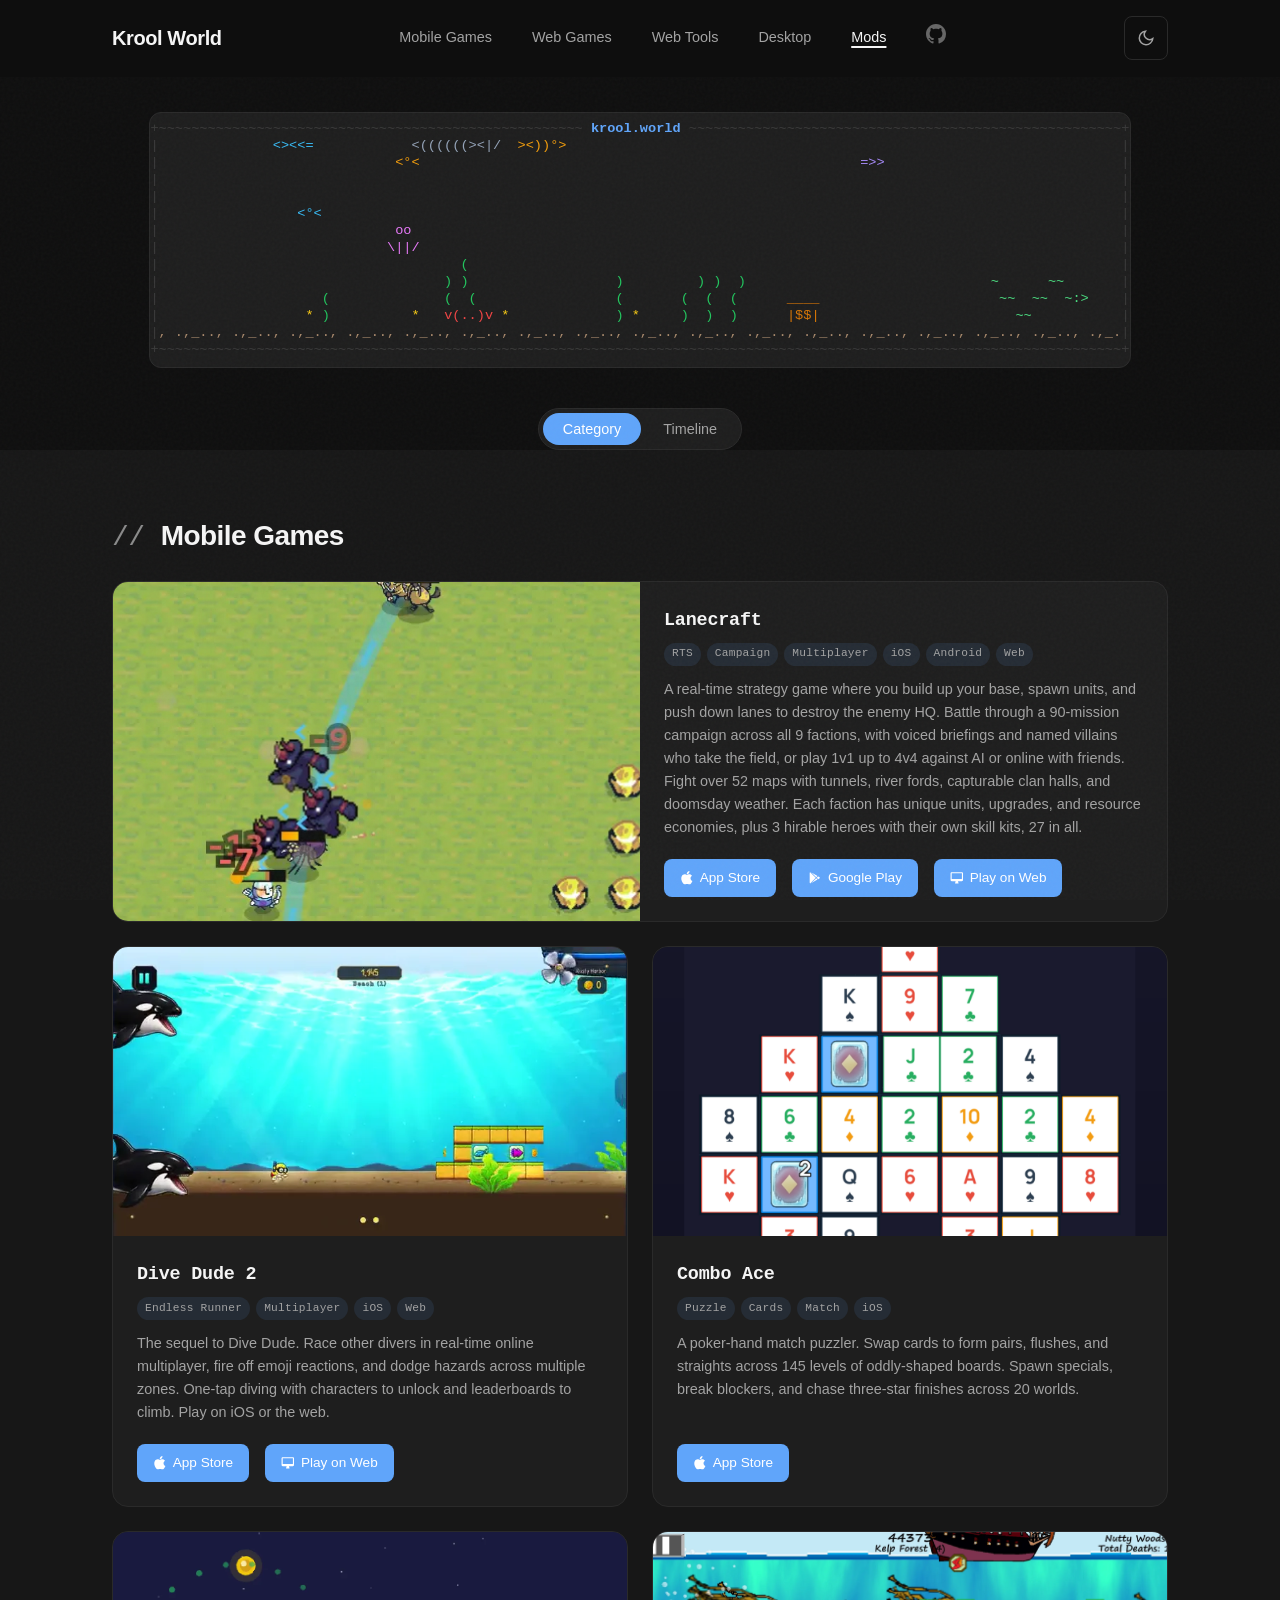
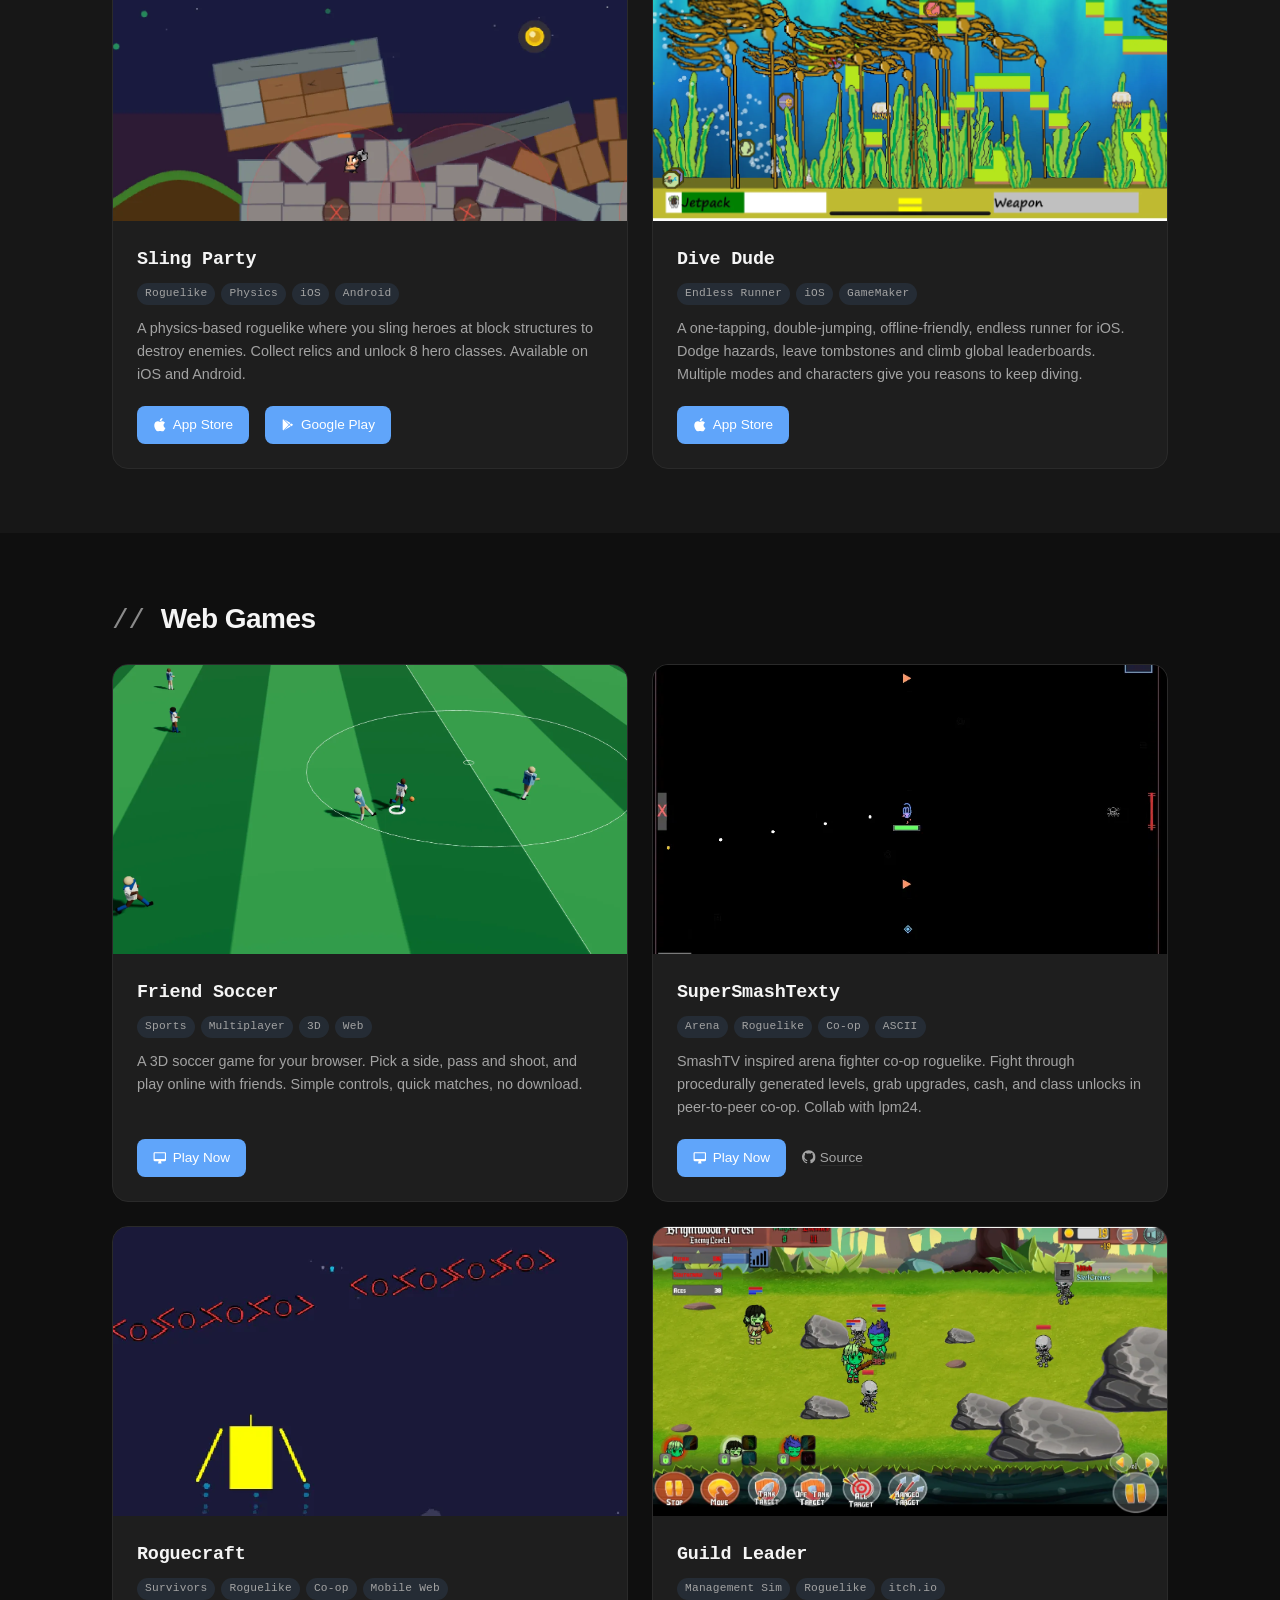
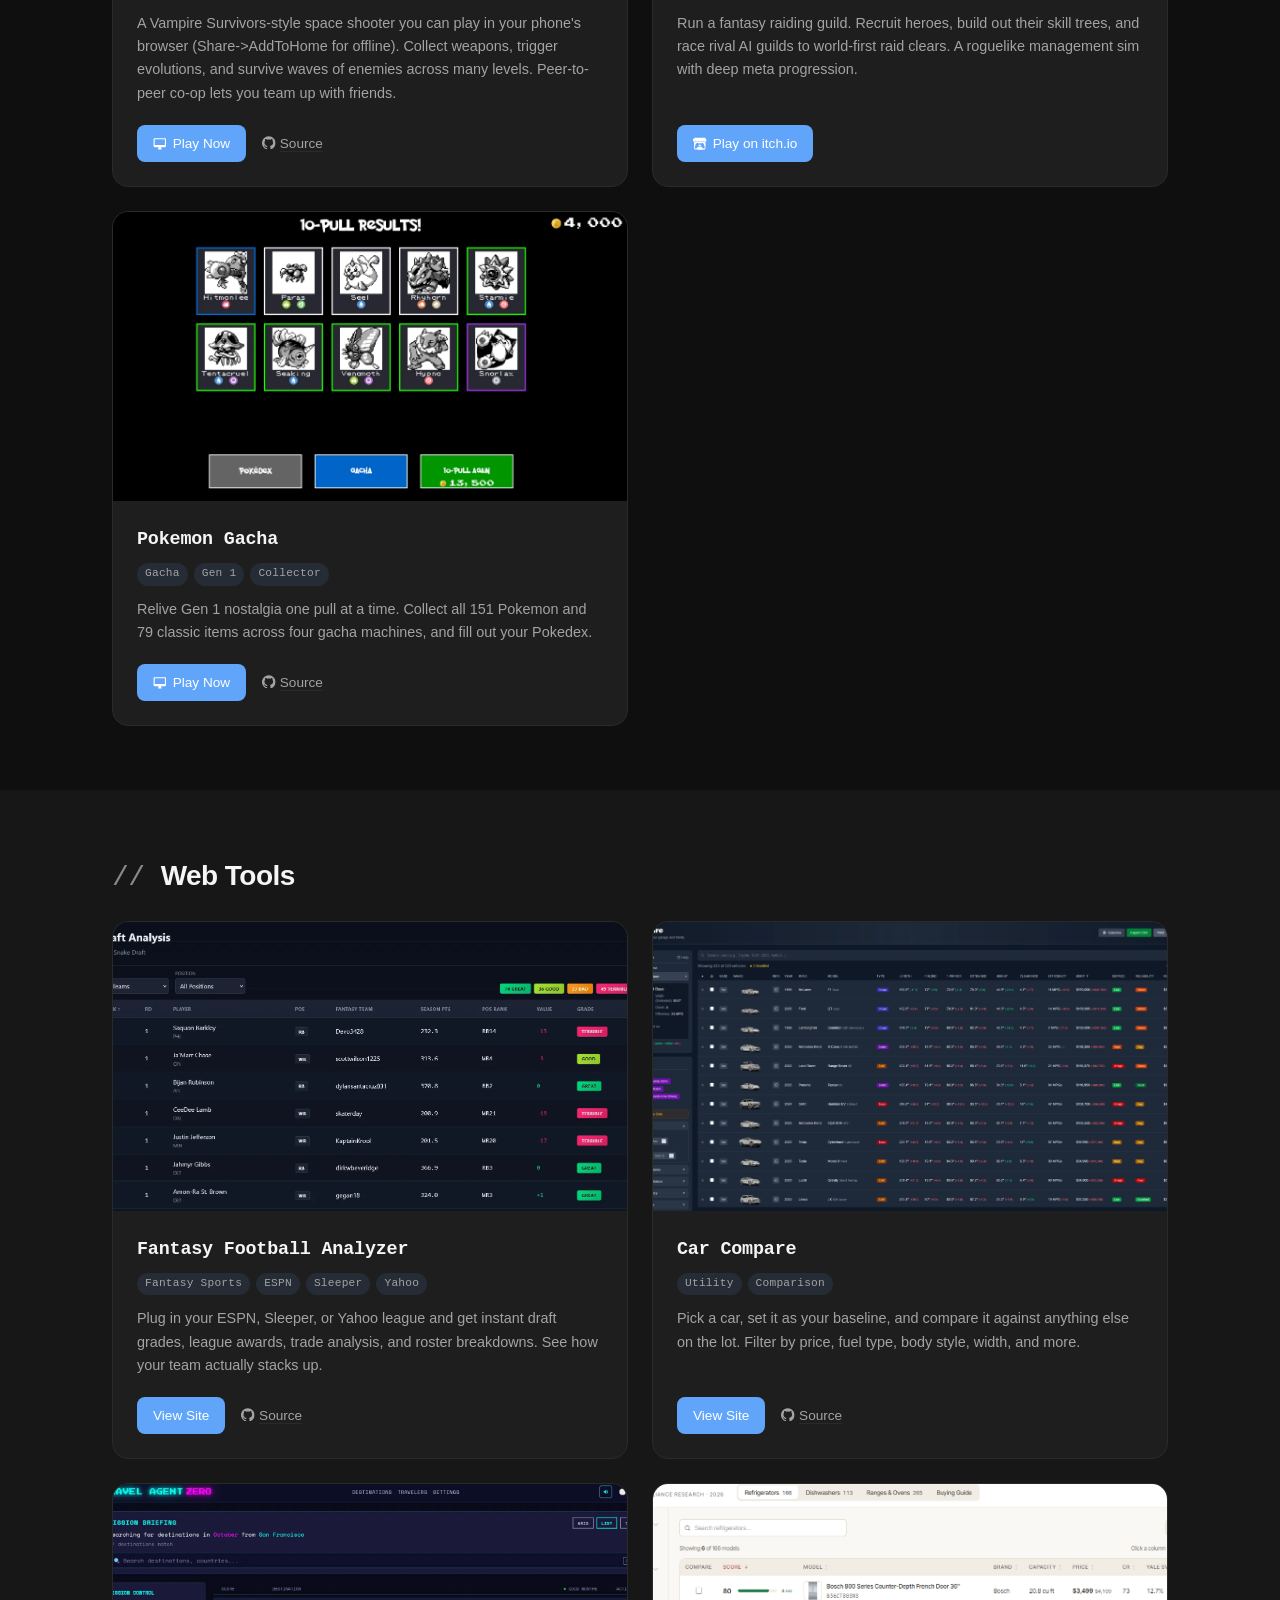
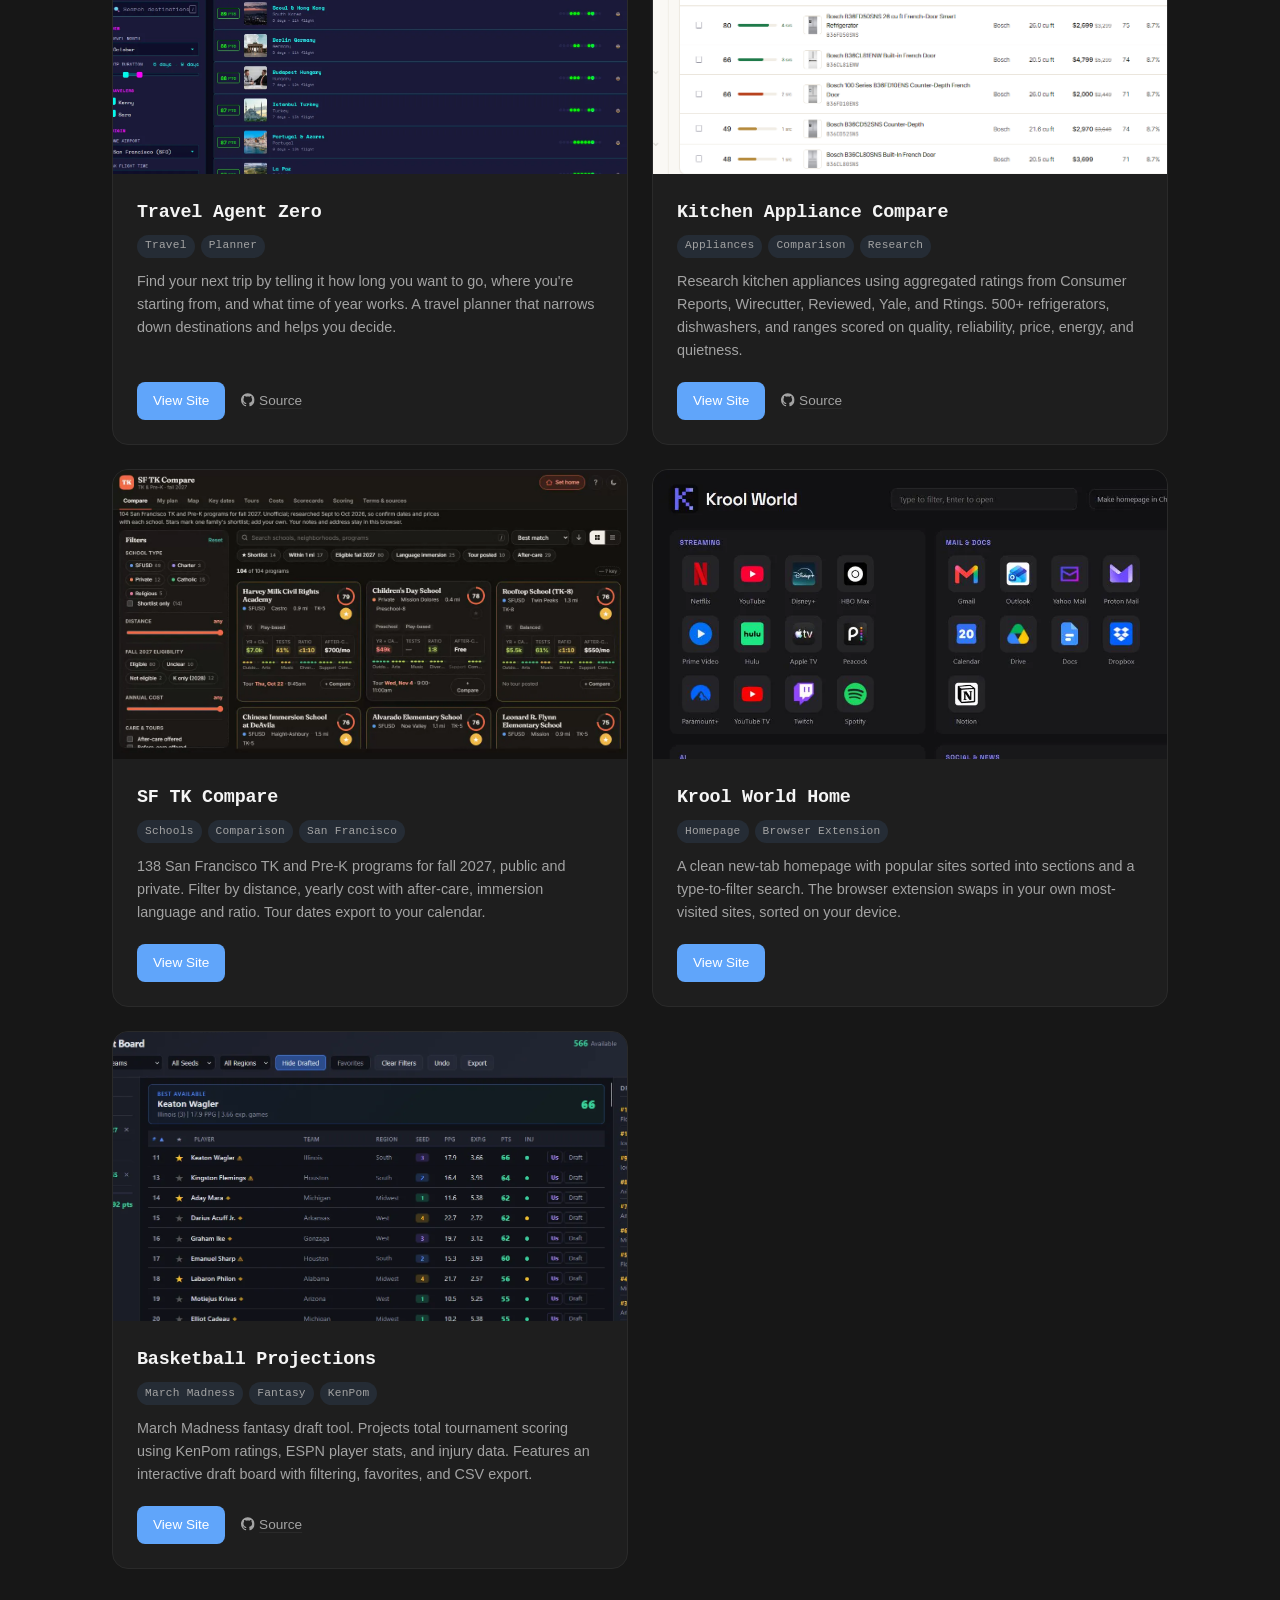
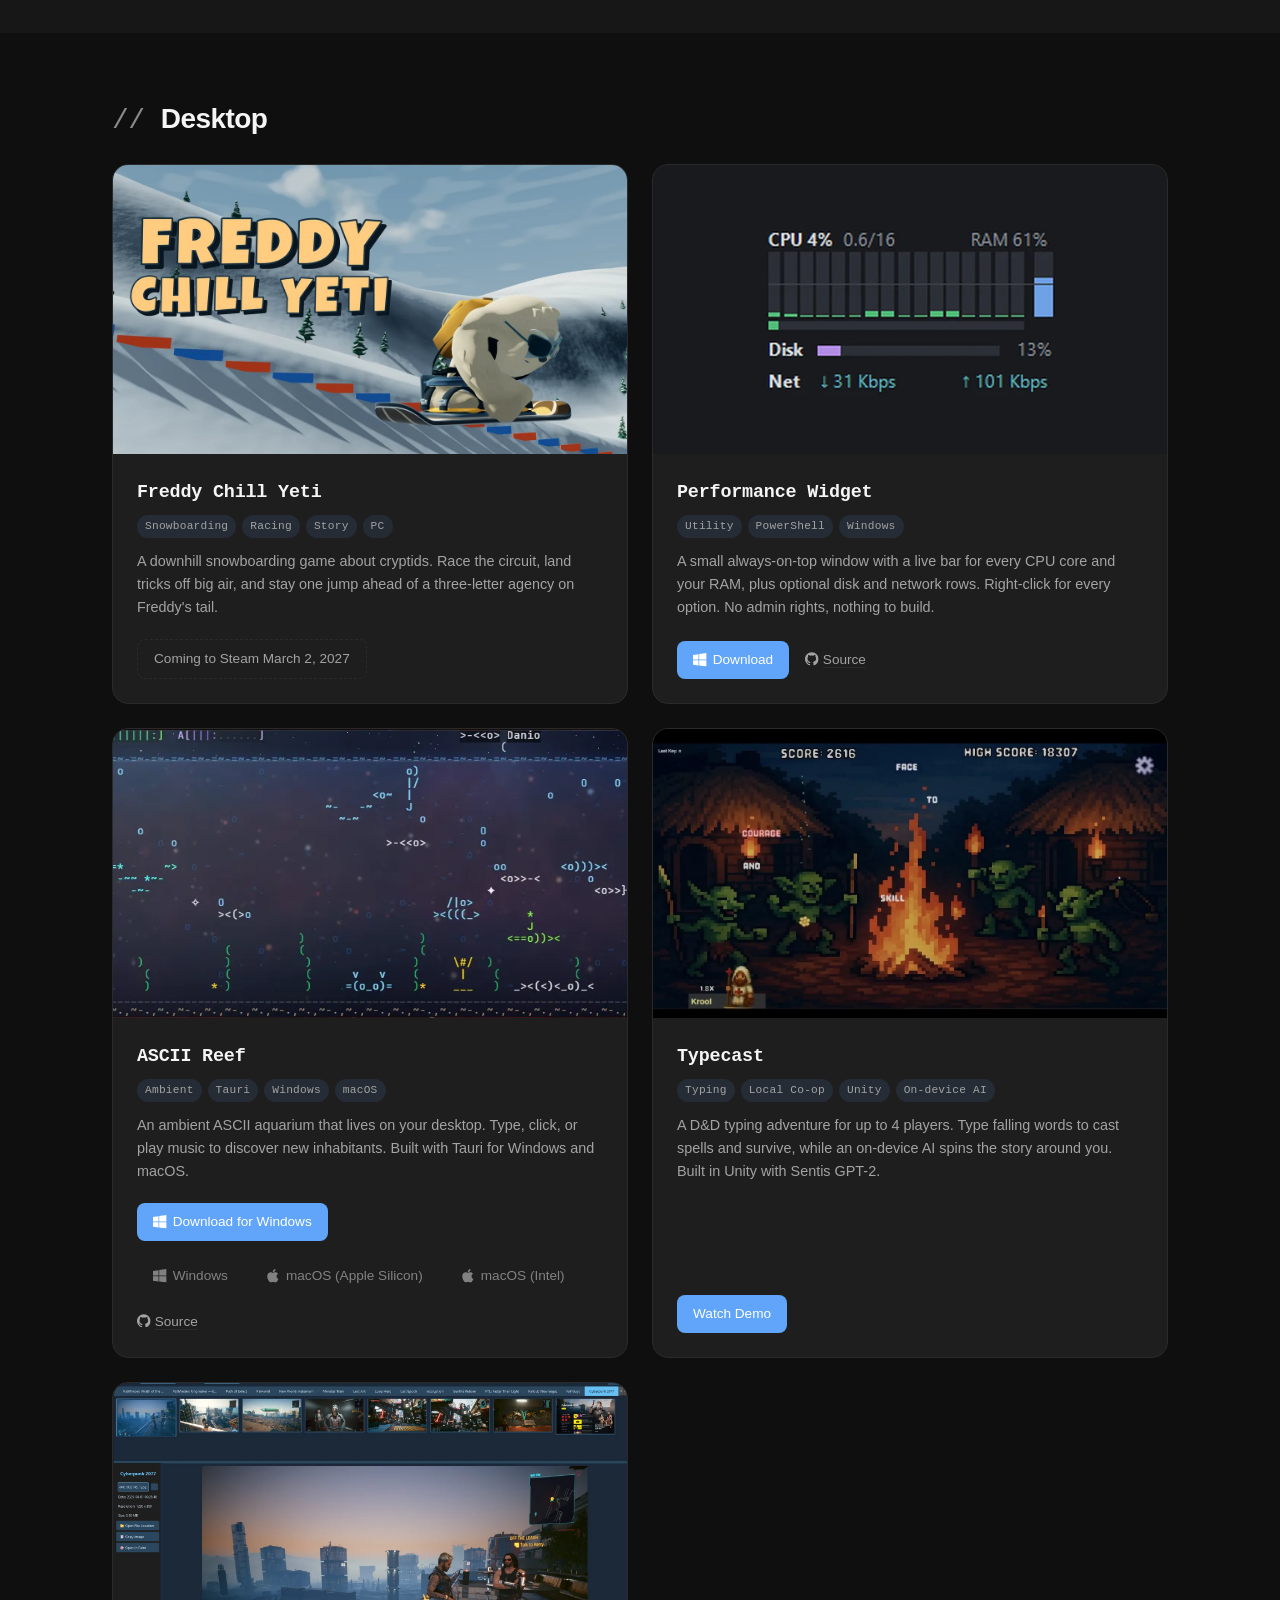
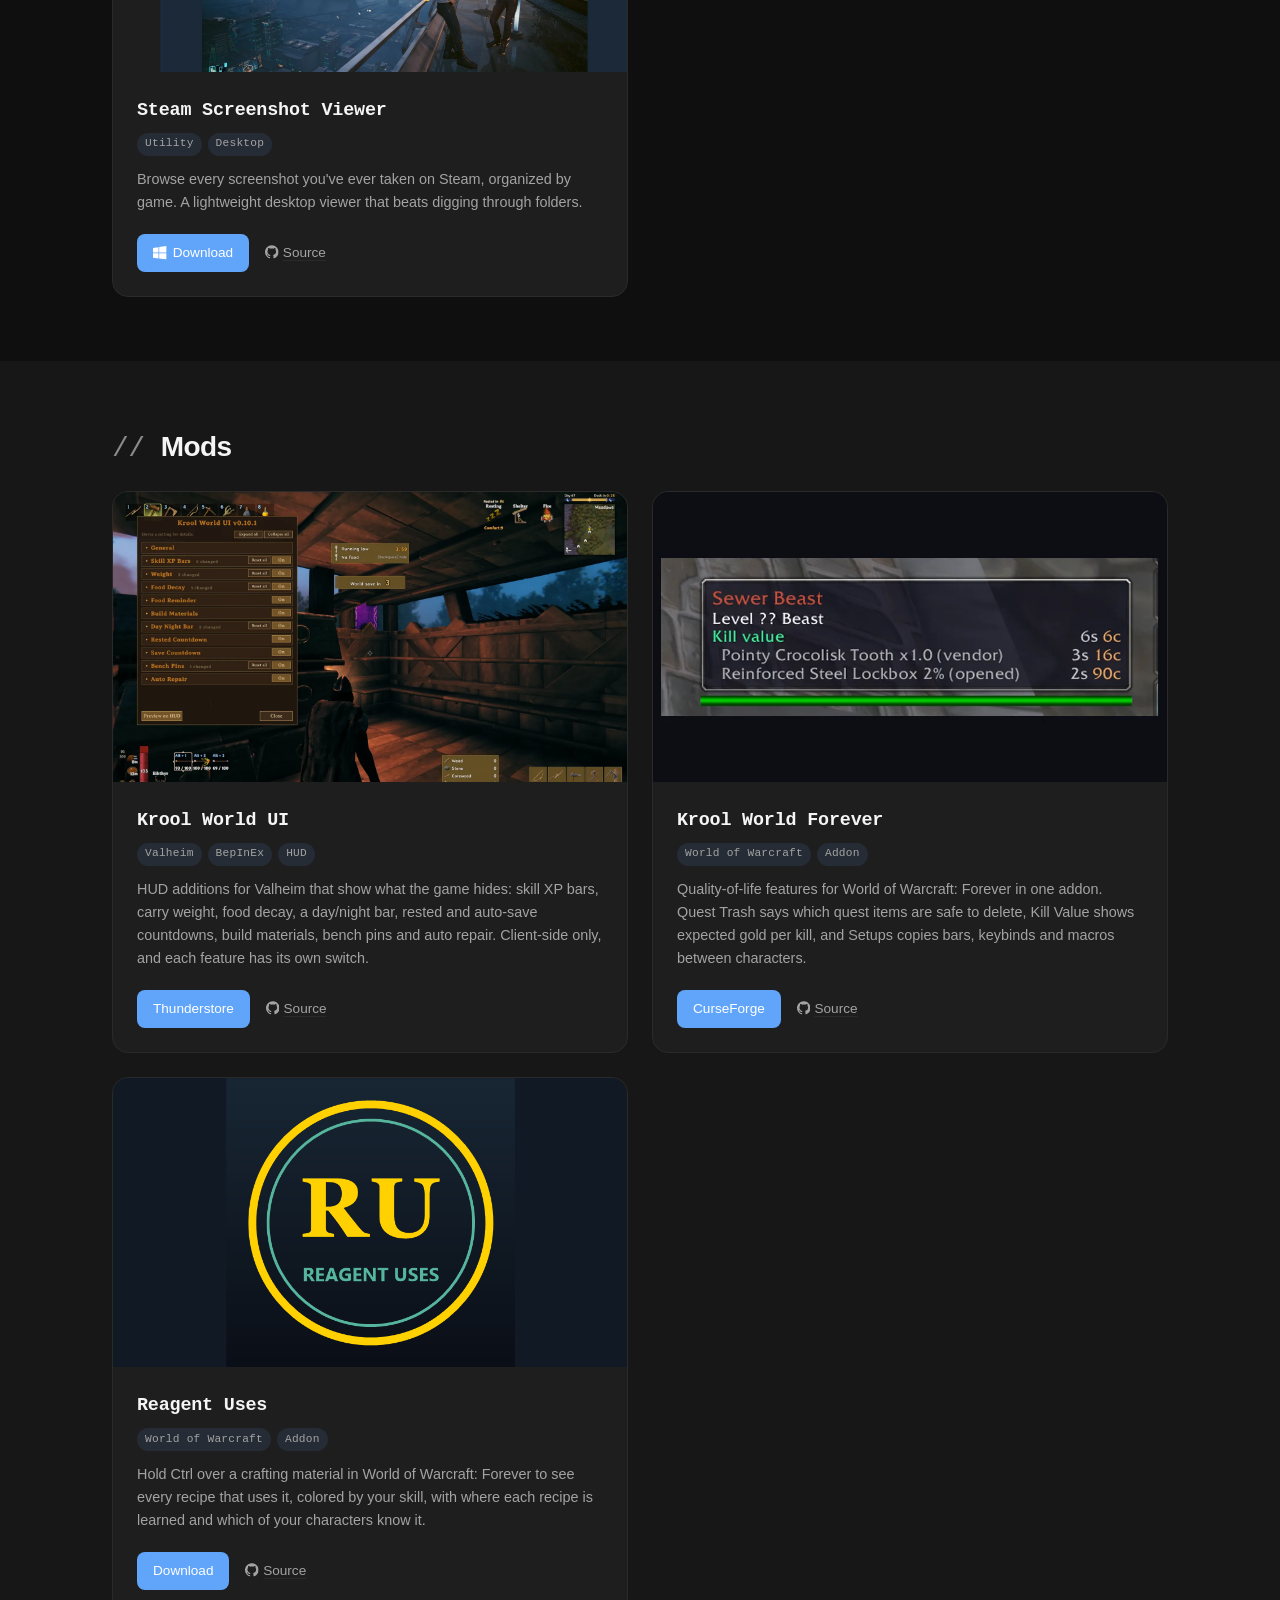
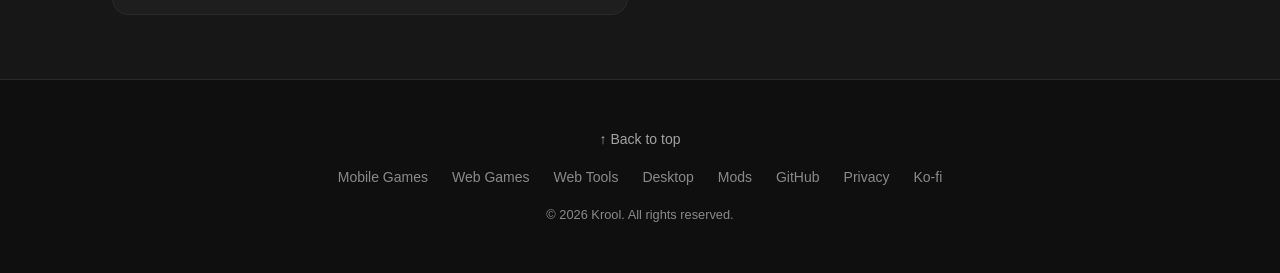
==== commit b5e1789e: "Krool World Forever: link the approved CurseForge page Co-Authored-By: Claude Opus 5.5 <noreply@anth" ====
--- a/index.html
+++ b/index.html
@@ -139,7 +139,7 @@
                 {
                     "@type": "SoftwareApplication",
                     "name": "Krool World Forever",
-                    "url": "https://github.com/Krool/KroolWorldForever",
+                    "url": "https://www.curseforge.com/wow/addons/krool-world-ui",
                     "applicationCategory": "GameApplication",
                     "description": "Quality-of-life addon bundle for World of Warcraft: Forever."
                 },
@@ -646,7 +646,7 @@
                         <div class="project-tags"><span>World of Warcraft</span><span>Addon</span></div>
                         <p>Quality-of-life features for World of Warcraft: Forever in one addon. Quest Trash says which quest items are safe to delete, Kill Value shows expected gold per kill, and Setups copies bars, keybinds and macros between characters.</p>
                         <div class="project-links">
-                            <a href="https://github.com/Krool/KroolWorldForever/releases/latest" target="_blank" rel="noopener noreferrer" class="btn btn-primary btn-sm">Download</a>
+                            <a href="https://www.curseforge.com/wow/addons/krool-world-ui" target="_blank" rel="noopener noreferrer" class="btn btn-primary btn-sm">CurseForge</a>
                             <a href="https://github.com/Krool/KroolWorldForever" target="_blank" rel="noopener noreferrer" class="link"><svg class="icon" aria-hidden="true"><use href="#icon-github"/></svg>Source</a>
                         </div>
                     </div>
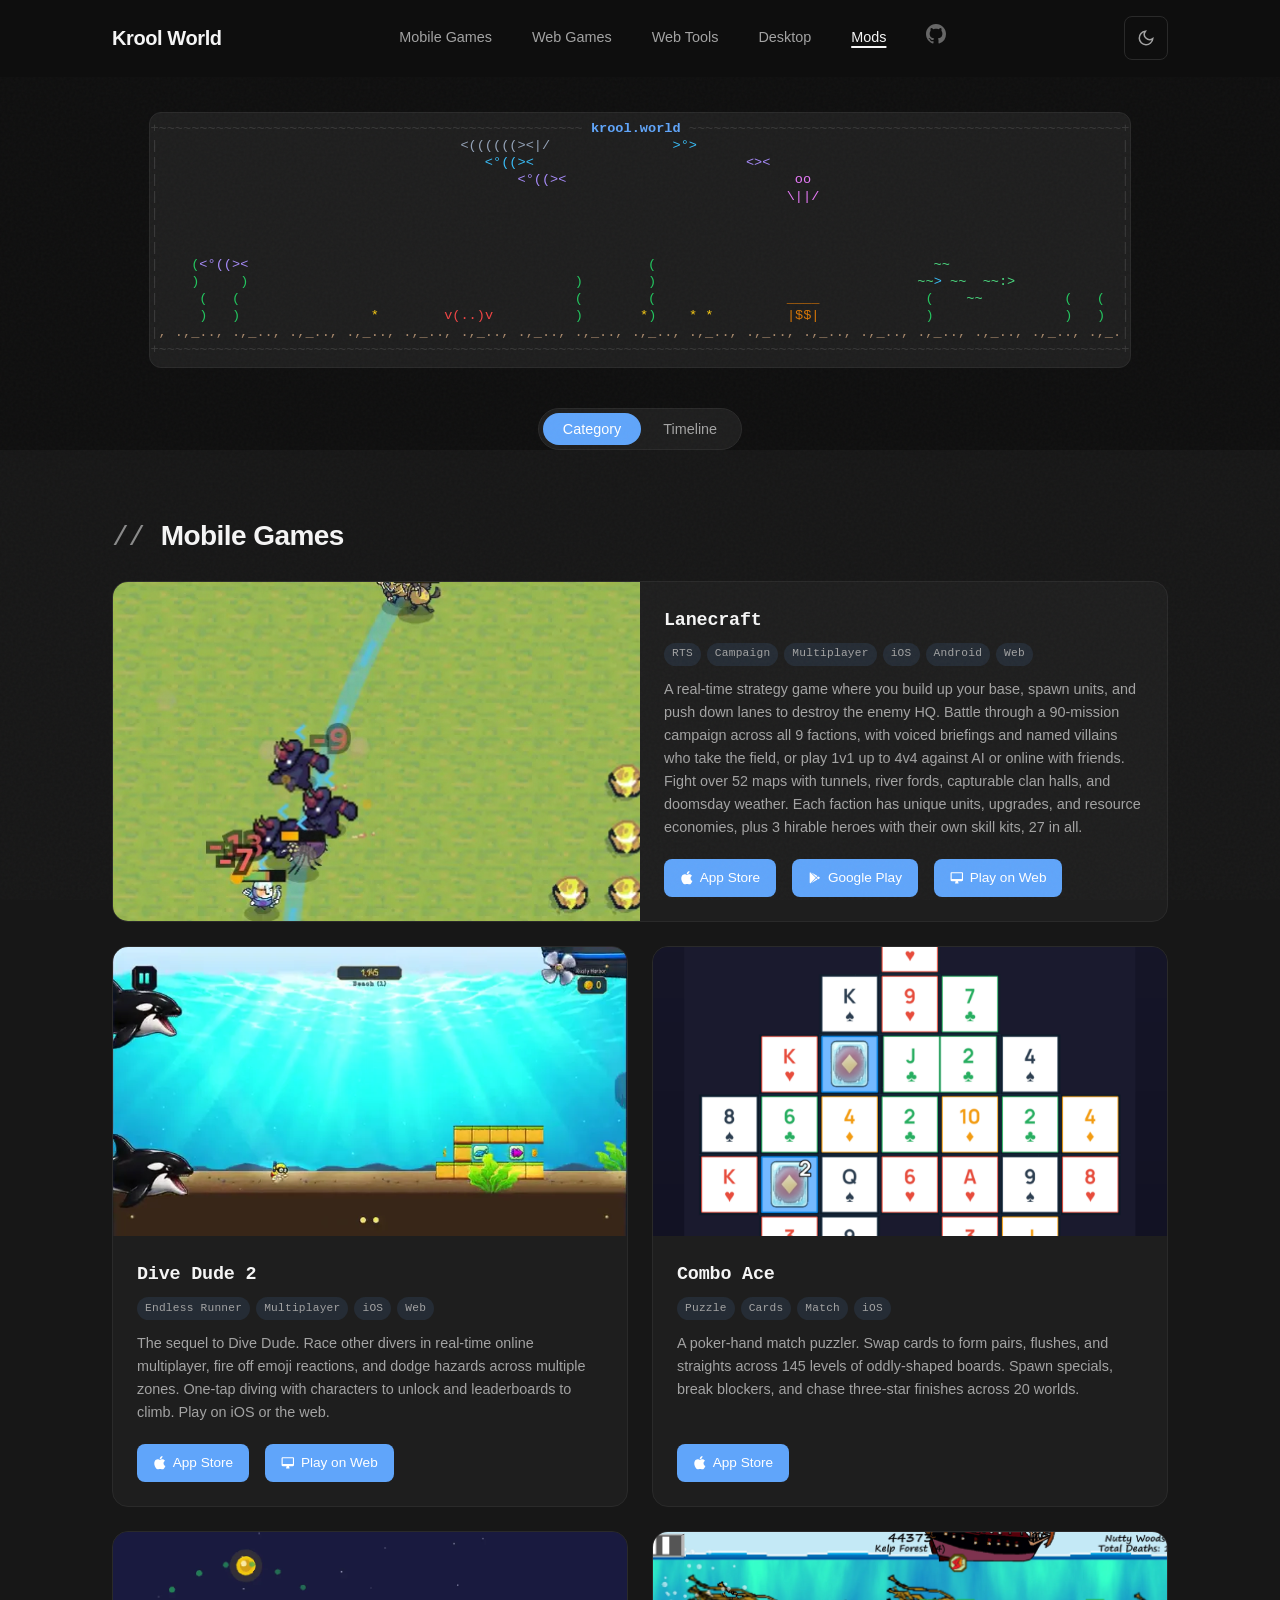
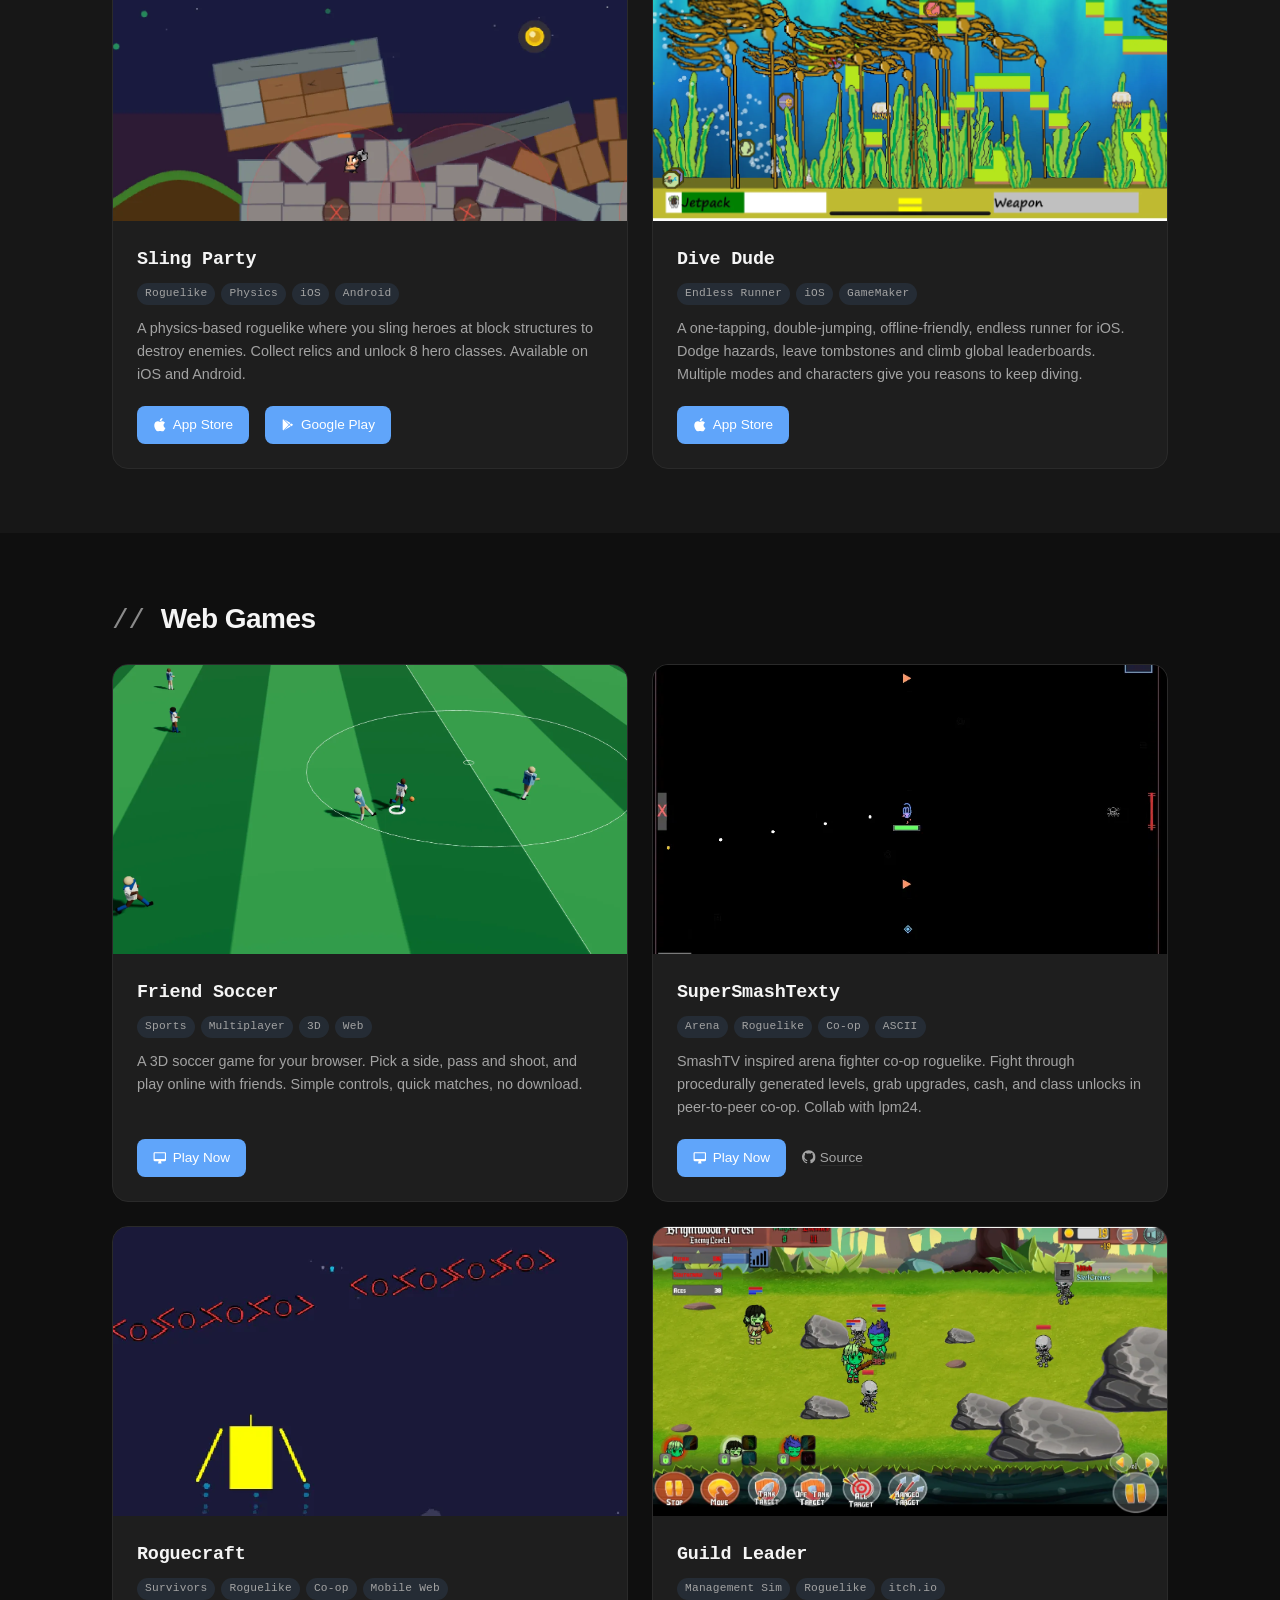
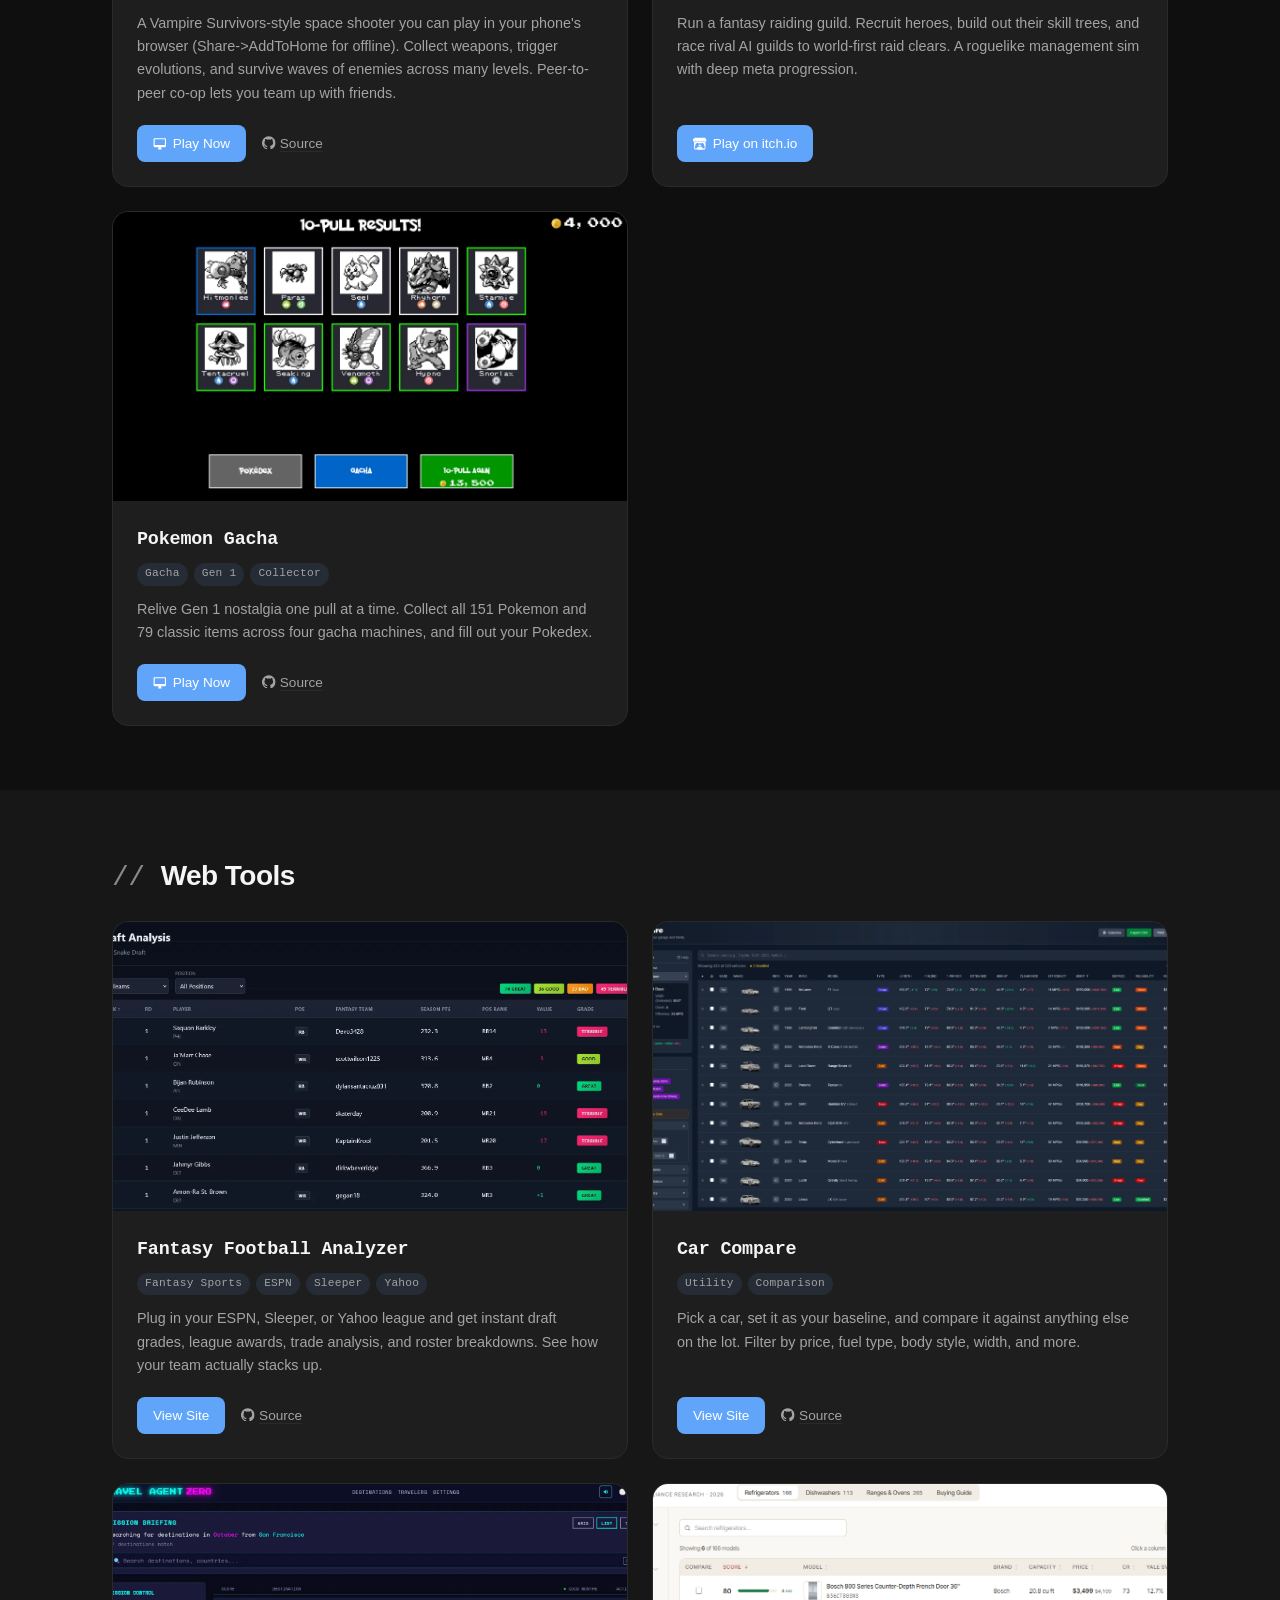
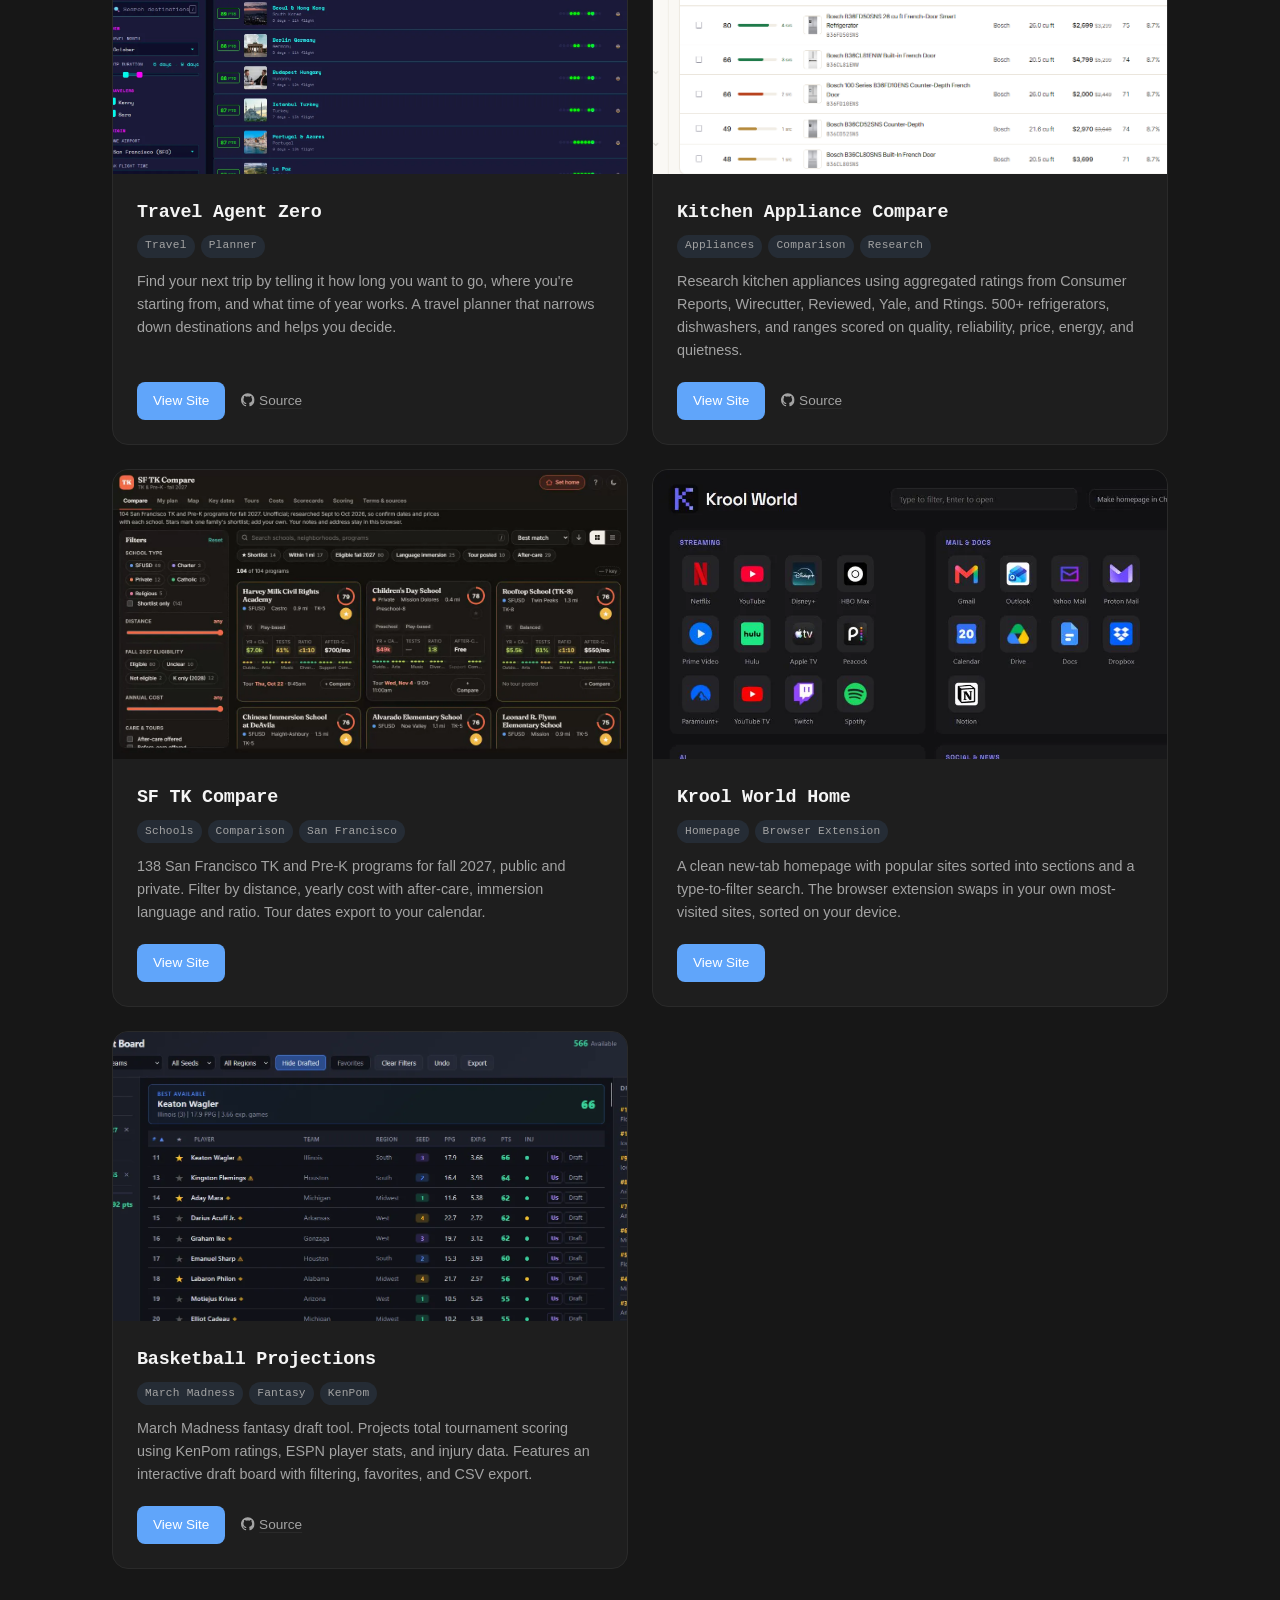
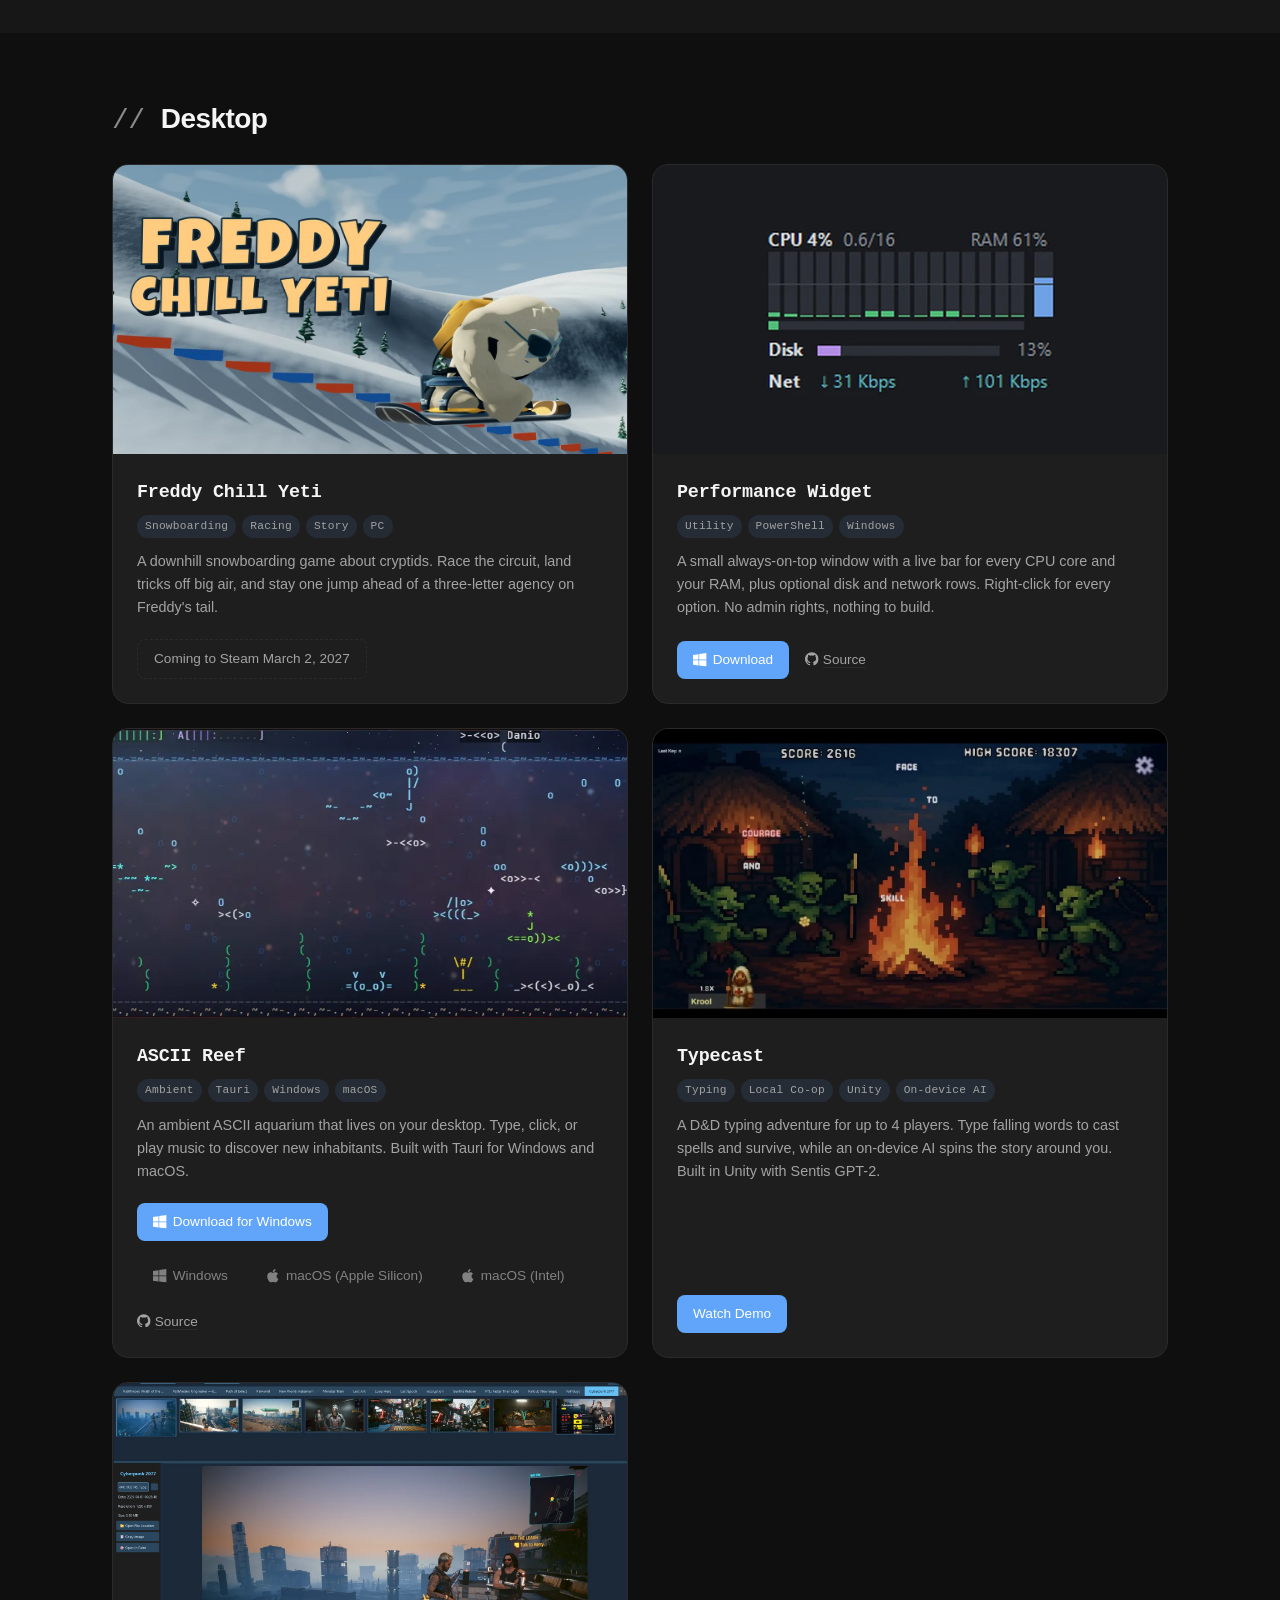
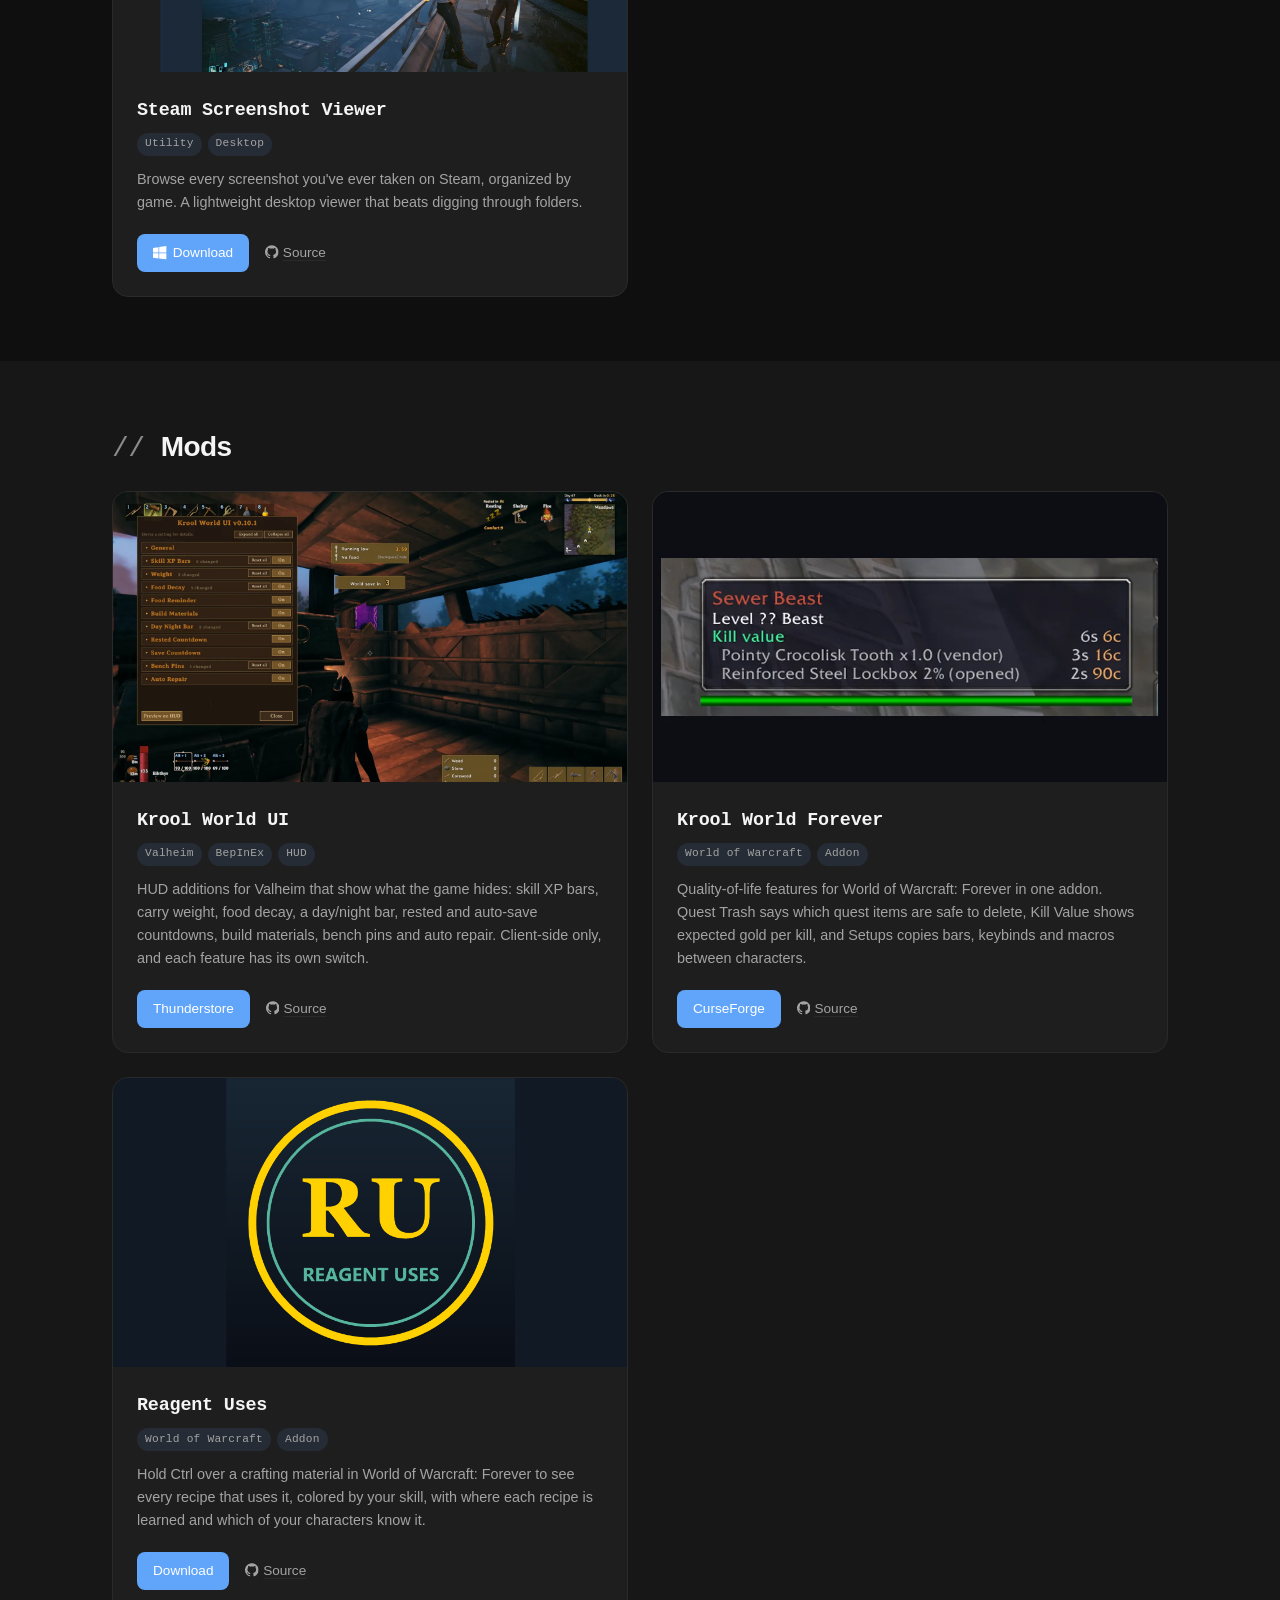
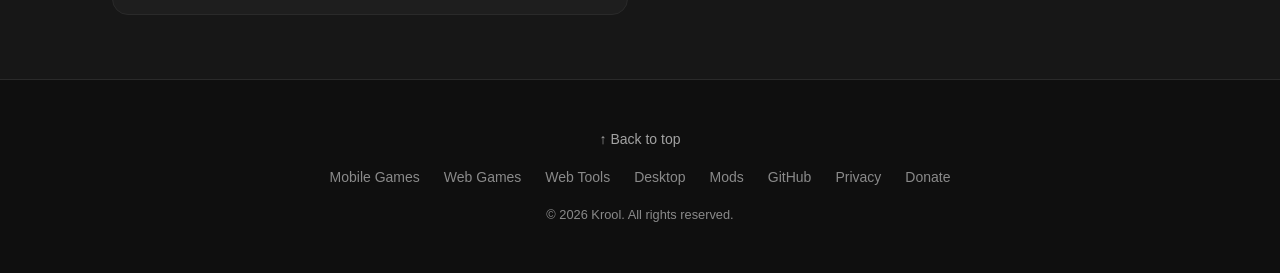
==== commit c4cc0ddd: "Label the footer support link "Donate" Owner prefers the plain word over the platform name.  Co-Auth" ====
--- a/index.html
+++ b/index.html
@@ -684,7 +684,7 @@
                     <a href="#mods">Mods</a>
                     <a href="https://github.com/Krool" target="_blank" rel="noopener noreferrer">GitHub</a>
                     <a href="privacy.html">Privacy</a>
-                    <a href="https://ko-fi.com/kroolworld" target="_blank" rel="noopener noreferrer">Ko-fi</a>
+                    <a href="https://ko-fi.com/kroolworld" target="_blank" rel="noopener noreferrer">Donate</a>
                 </div>
                 <p>&copy; 2026 Krool. All rights reserved.</p>
             </div>
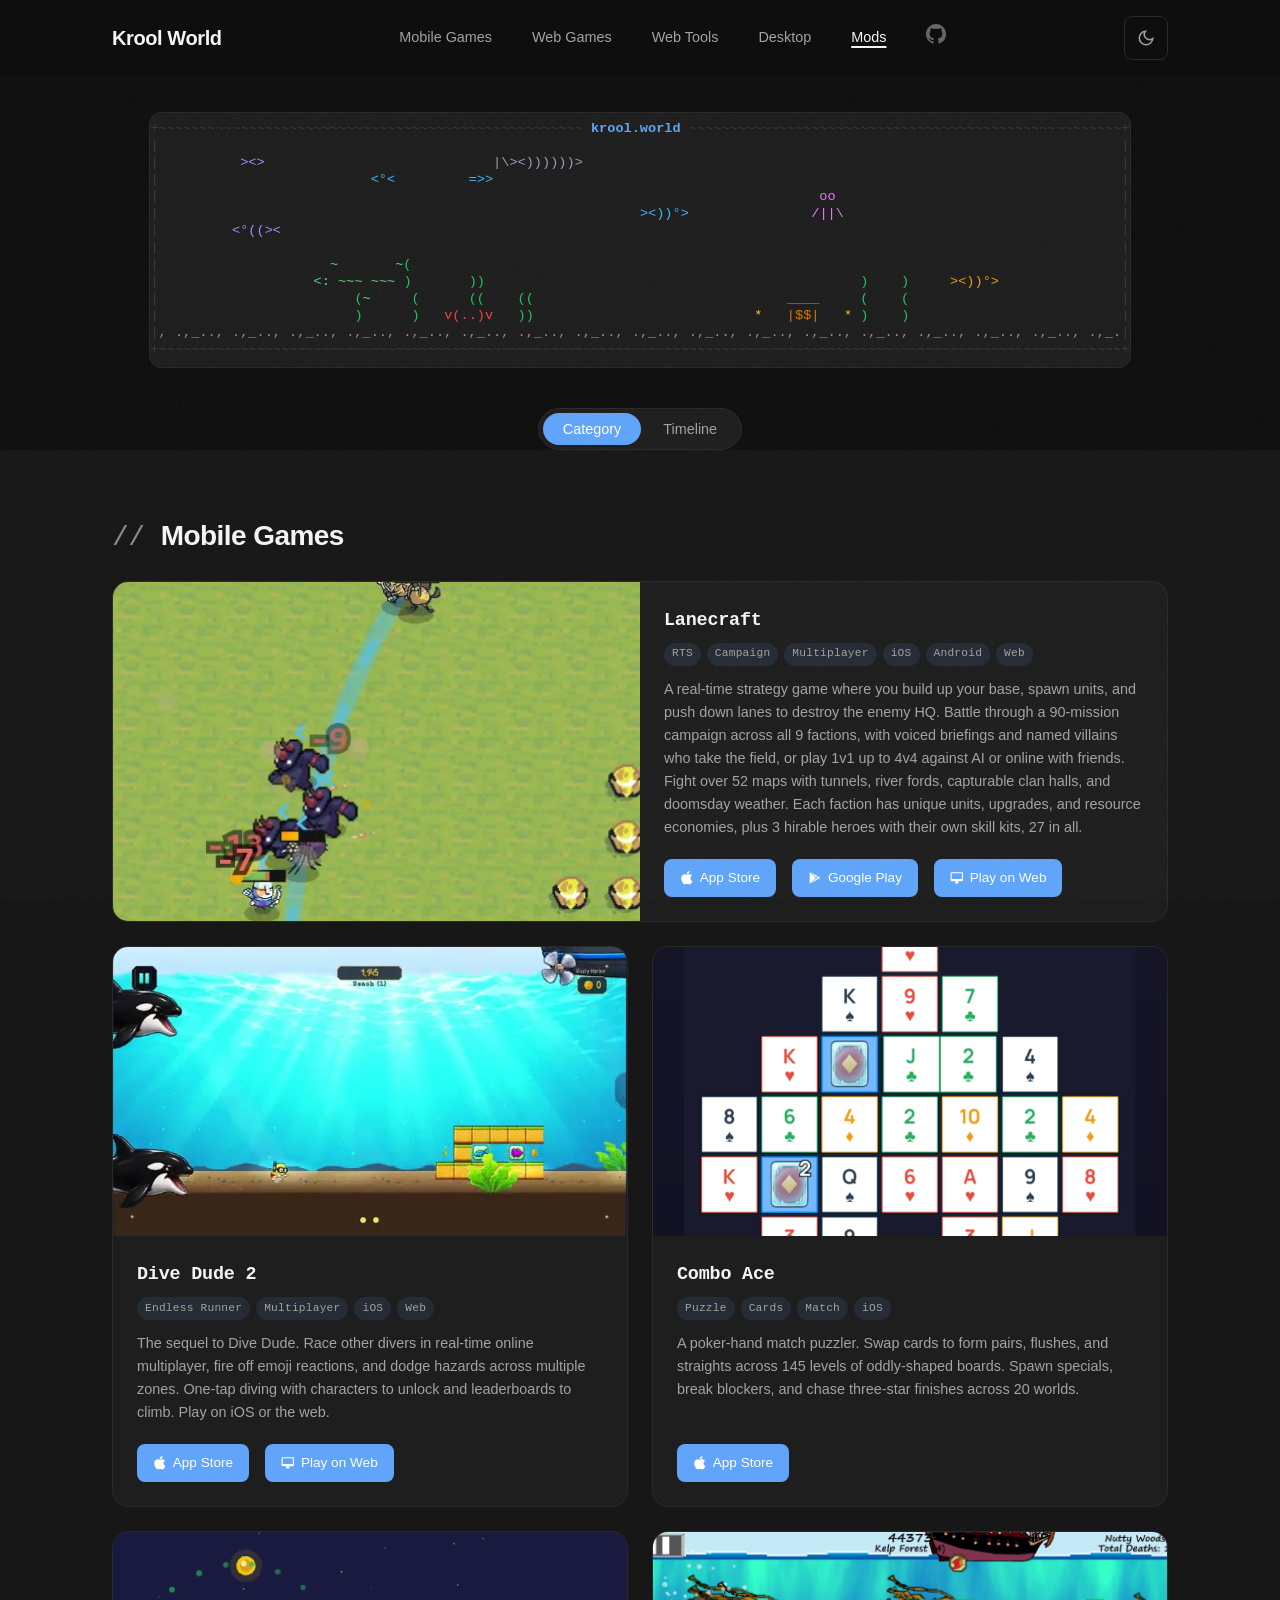
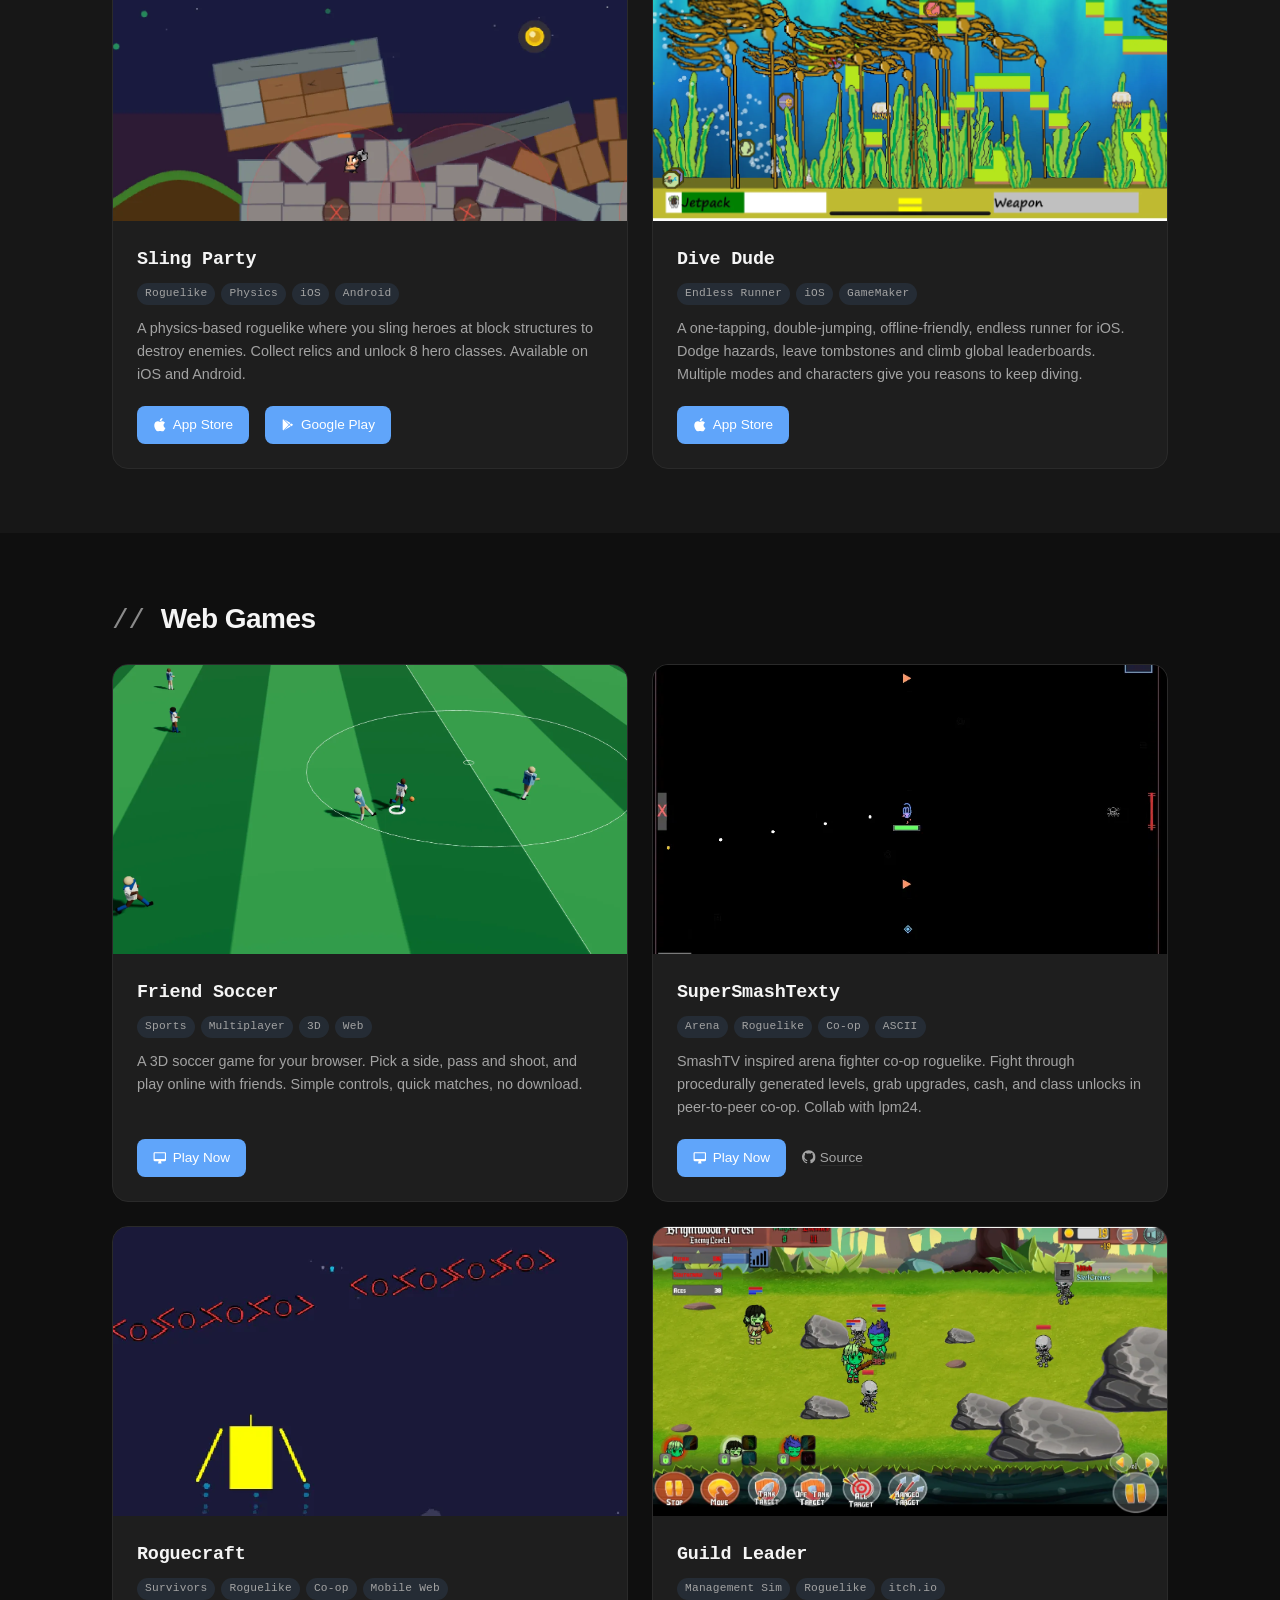
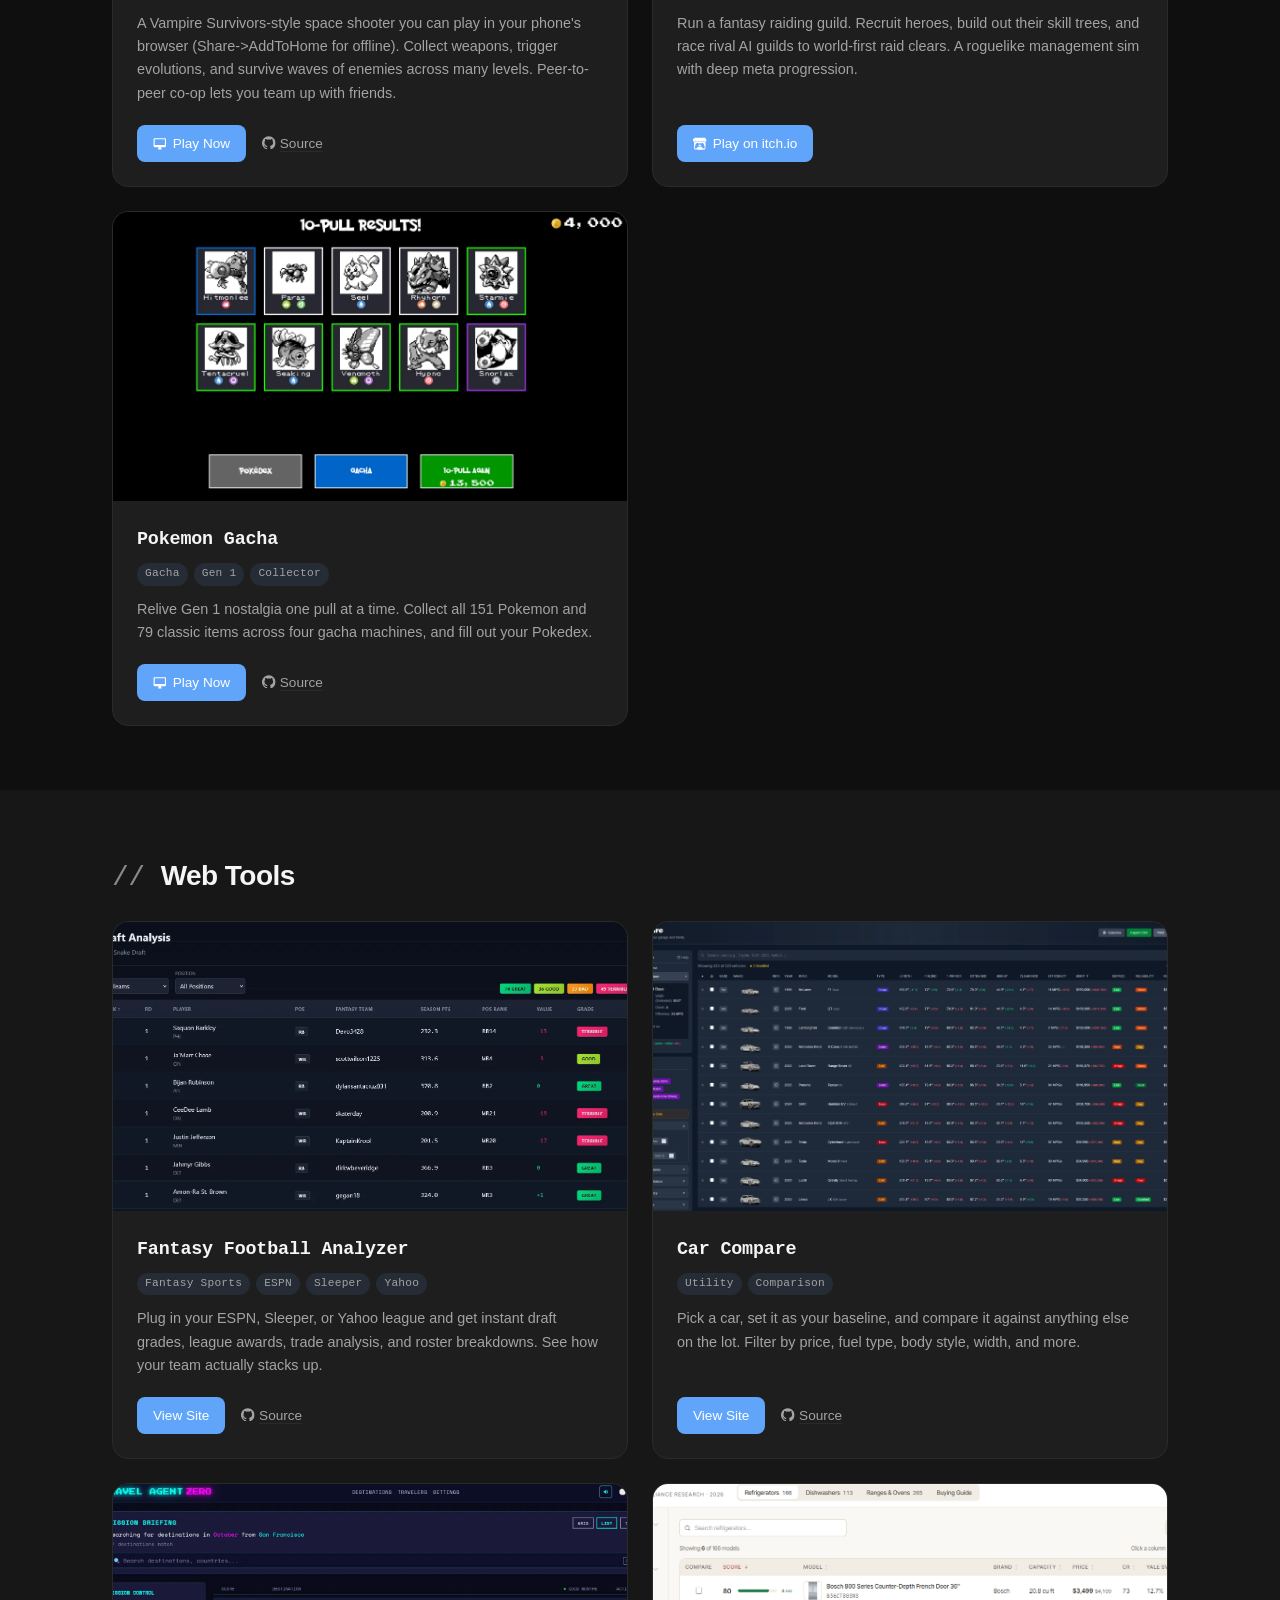
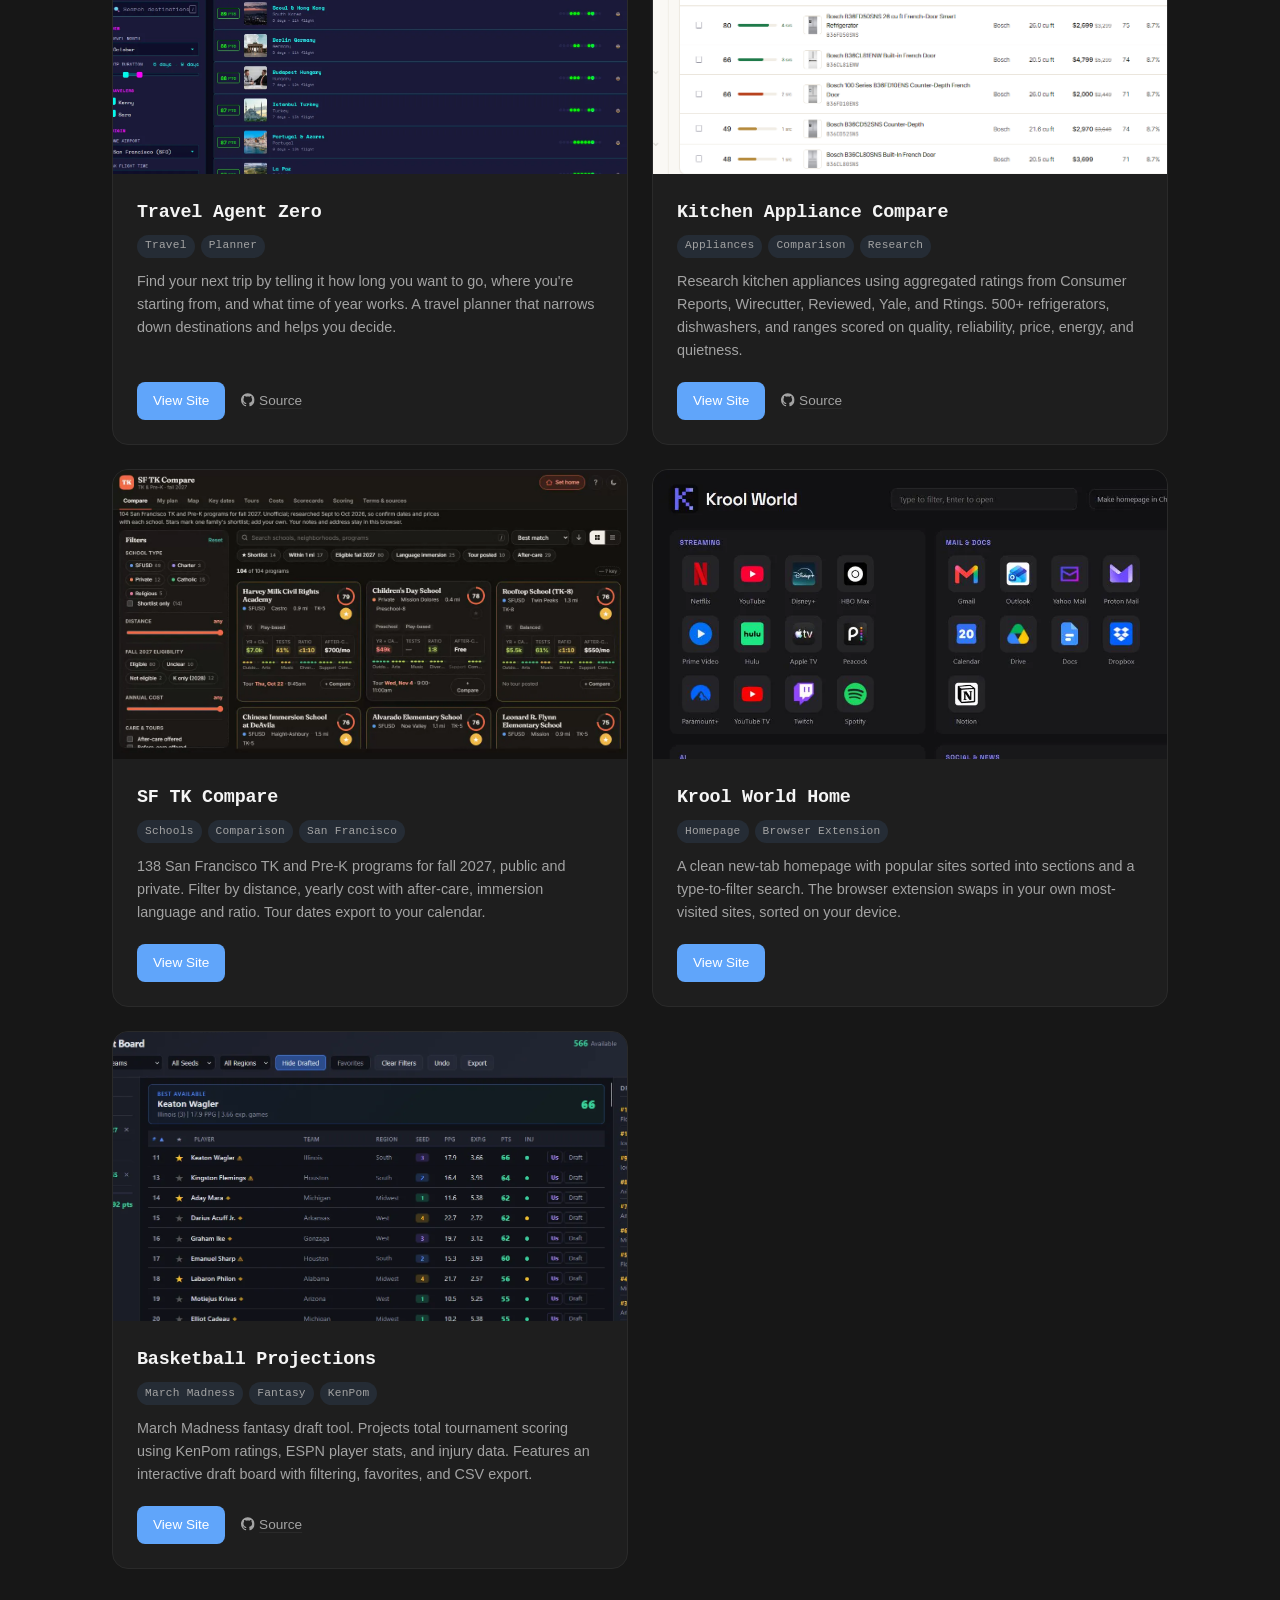
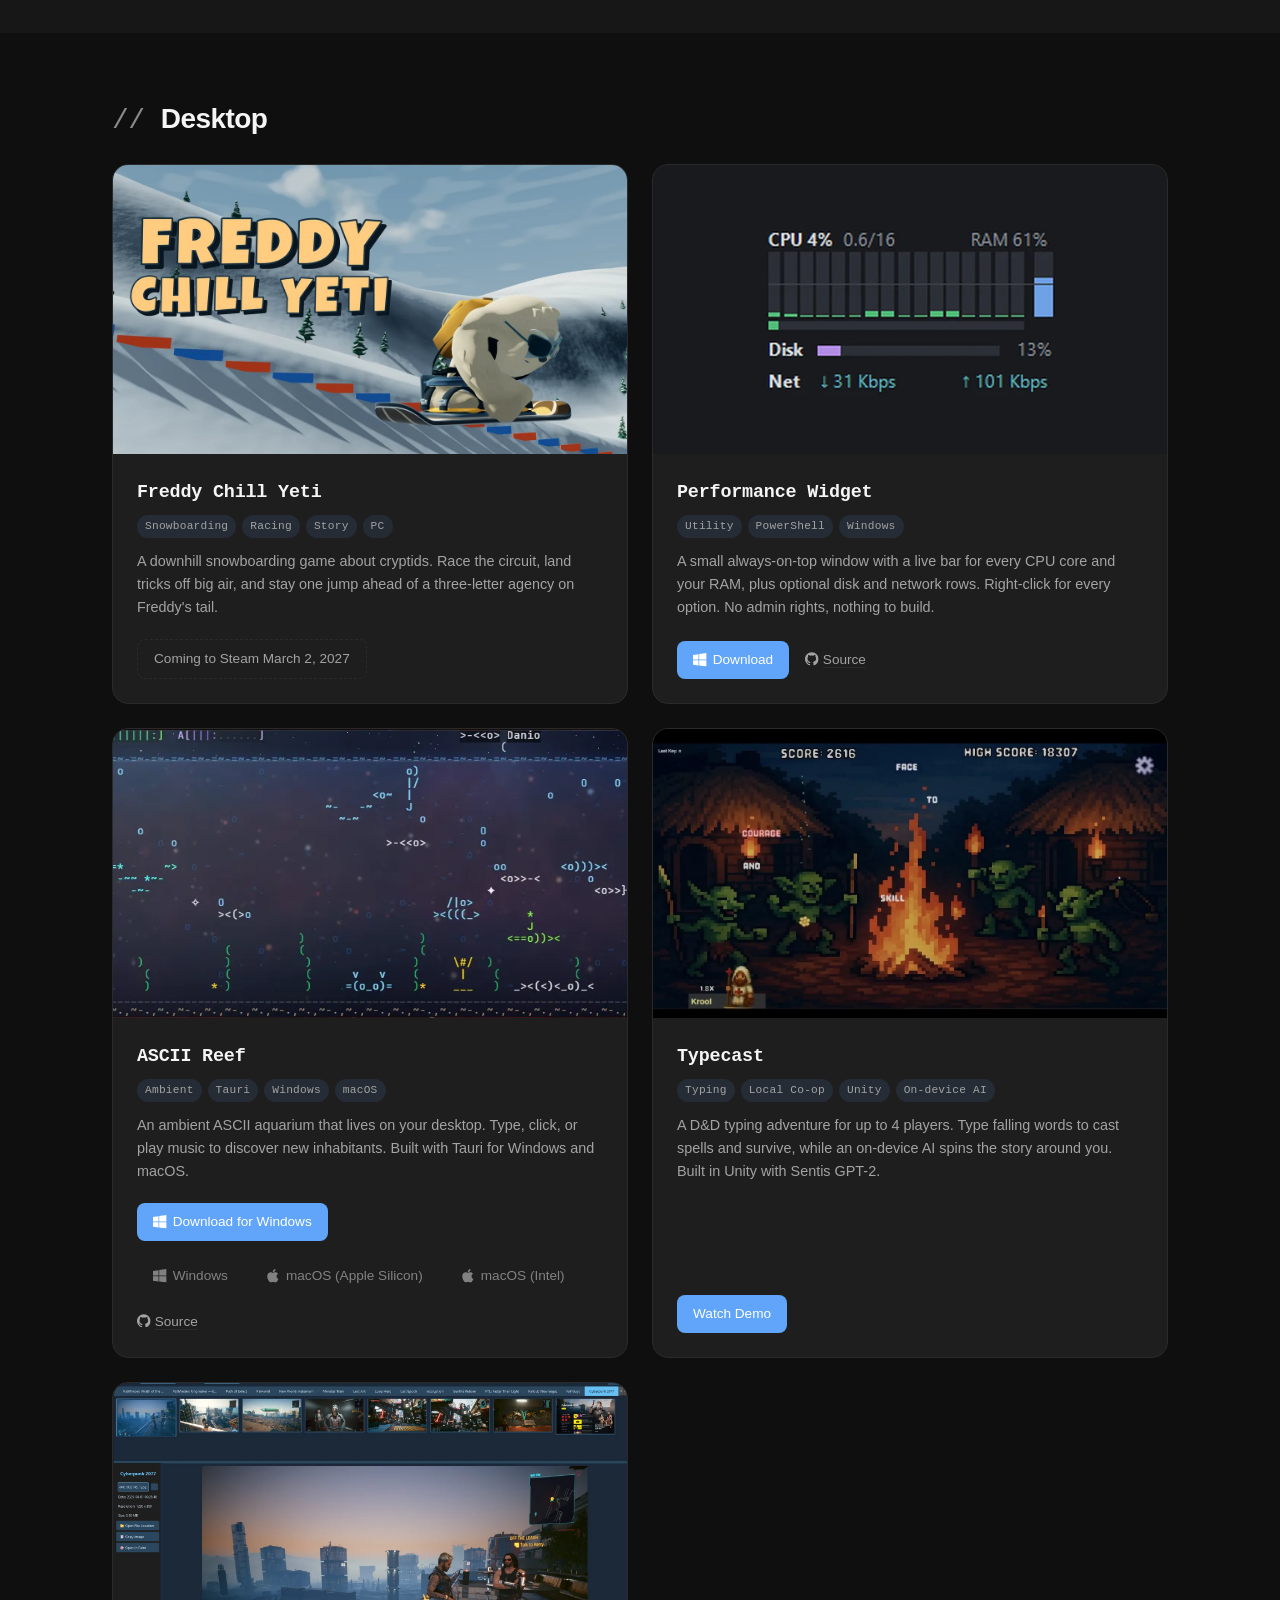
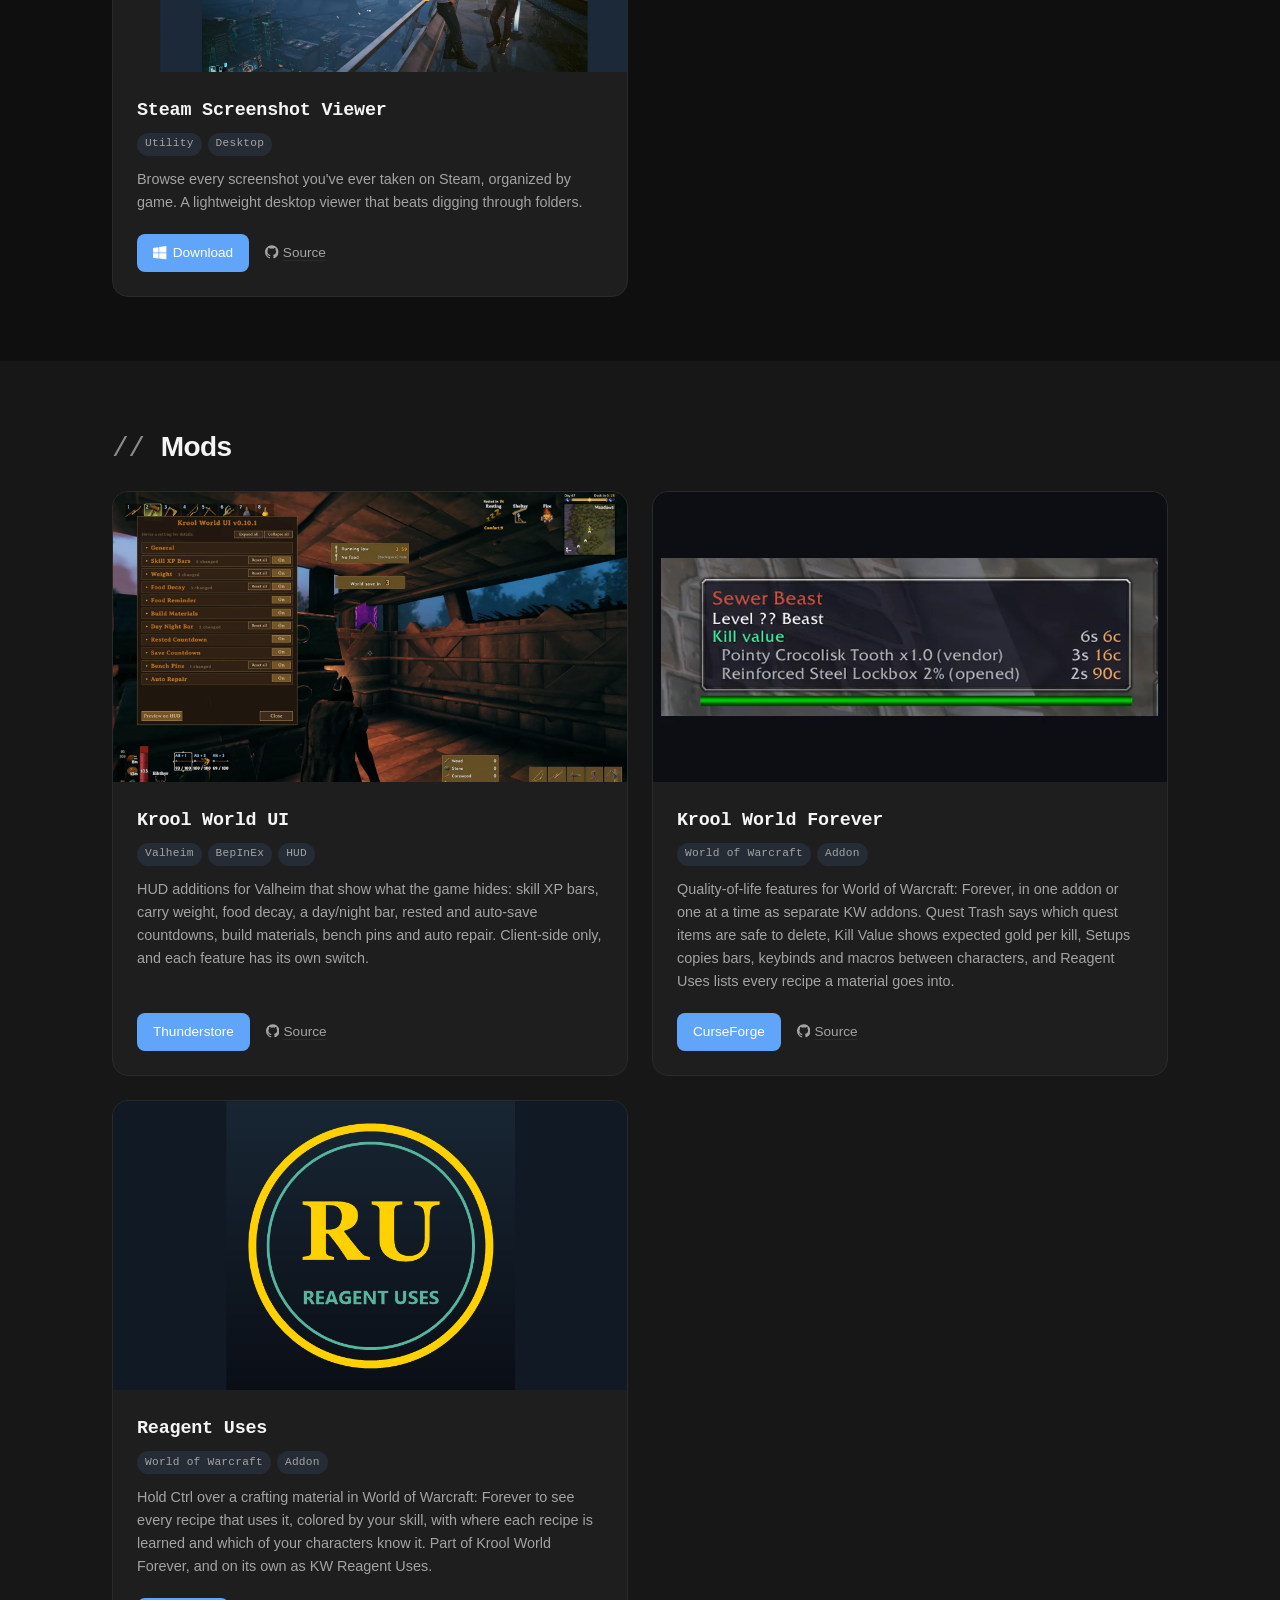
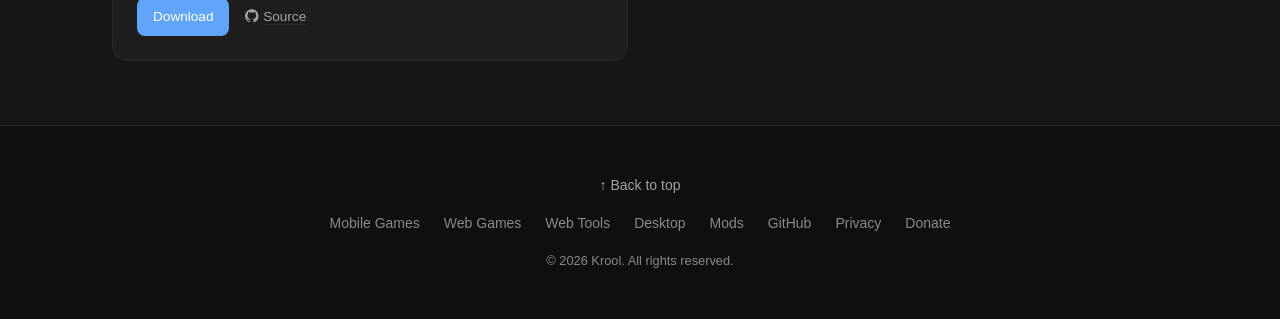
==== commit fa3115b7: "WoW Forever cards: Reagent Uses moved into Krool World Forever; single KW addons Co-Authored-By: Cla" ====
--- a/index.html
+++ b/index.html
@@ -146,7 +146,7 @@
                 {
                     "@type": "SoftwareApplication",
                     "name": "Reagent Uses",
-                    "url": "https://github.com/Krool/ReagentUses",
+                    "url": "https://github.com/Krool/KroolWorldForever",
                     "applicationCategory": "GameApplication",
                     "description": "World of Warcraft: Forever addon that lists the recipes a crafting material is used in."
                 }
@@ -644,7 +644,7 @@
                     <div class="project-content">
                         <h3>Krool World Forever</h3>
                         <div class="project-tags"><span>World of Warcraft</span><span>Addon</span></div>
-                        <p>Quality-of-life features for World of Warcraft: Forever in one addon. Quest Trash says which quest items are safe to delete, Kill Value shows expected gold per kill, and Setups copies bars, keybinds and macros between characters.</p>
+                        <p>Quality-of-life features for World of Warcraft: Forever, in one addon or one at a time as separate KW addons. Quest Trash says which quest items are safe to delete, Kill Value shows expected gold per kill, Setups copies bars, keybinds and macros between characters, and Reagent Uses lists every recipe a material goes into.</p>
                         <div class="project-links">
                             <a href="https://www.curseforge.com/wow/addons/krool-world-ui" target="_blank" rel="noopener noreferrer" class="btn btn-primary btn-sm">CurseForge</a>
                             <a href="https://github.com/Krool/KroolWorldForever" target="_blank" rel="noopener noreferrer" class="link"><svg class="icon" aria-hidden="true"><use href="#icon-github"/></svg>Source</a>
@@ -658,10 +658,10 @@
                     <div class="project-content">
                         <h3>Reagent Uses</h3>
                         <div class="project-tags"><span>World of Warcraft</span><span>Addon</span></div>
-                        <p>Hold Ctrl over a crafting material in World of Warcraft: Forever to see every recipe that uses it, colored by your skill, with where each recipe is learned and which of your characters know it.</p>
-                        <div class="project-links">
-                            <a href="https://github.com/Krool/ReagentUses/releases/latest" target="_blank" rel="noopener noreferrer" class="btn btn-primary btn-sm">Download</a>
-                            <a href="https://github.com/Krool/ReagentUses" target="_blank" rel="noopener noreferrer" class="link"><svg class="icon" aria-hidden="true"><use href="#icon-github"/></svg>Source</a>
+                        <p>Hold Ctrl over a crafting material in World of Warcraft: Forever to see every recipe that uses it, colored by your skill, with where each recipe is learned and which of your characters know it. Part of Krool World Forever, and on its own as KW Reagent Uses.</p>
+                        <div class="project-links">
+                            <a href="https://github.com/Krool/KroolWorldForever/releases/latest" target="_blank" rel="noopener noreferrer" class="btn btn-primary btn-sm">Download</a>
+                            <a href="https://github.com/Krool/KroolWorldForever" target="_blank" rel="noopener noreferrer" class="link"><svg class="icon" aria-hidden="true"><use href="#icon-github"/></svg>Source</a>
                         </div>
                     </div>
                 </article>
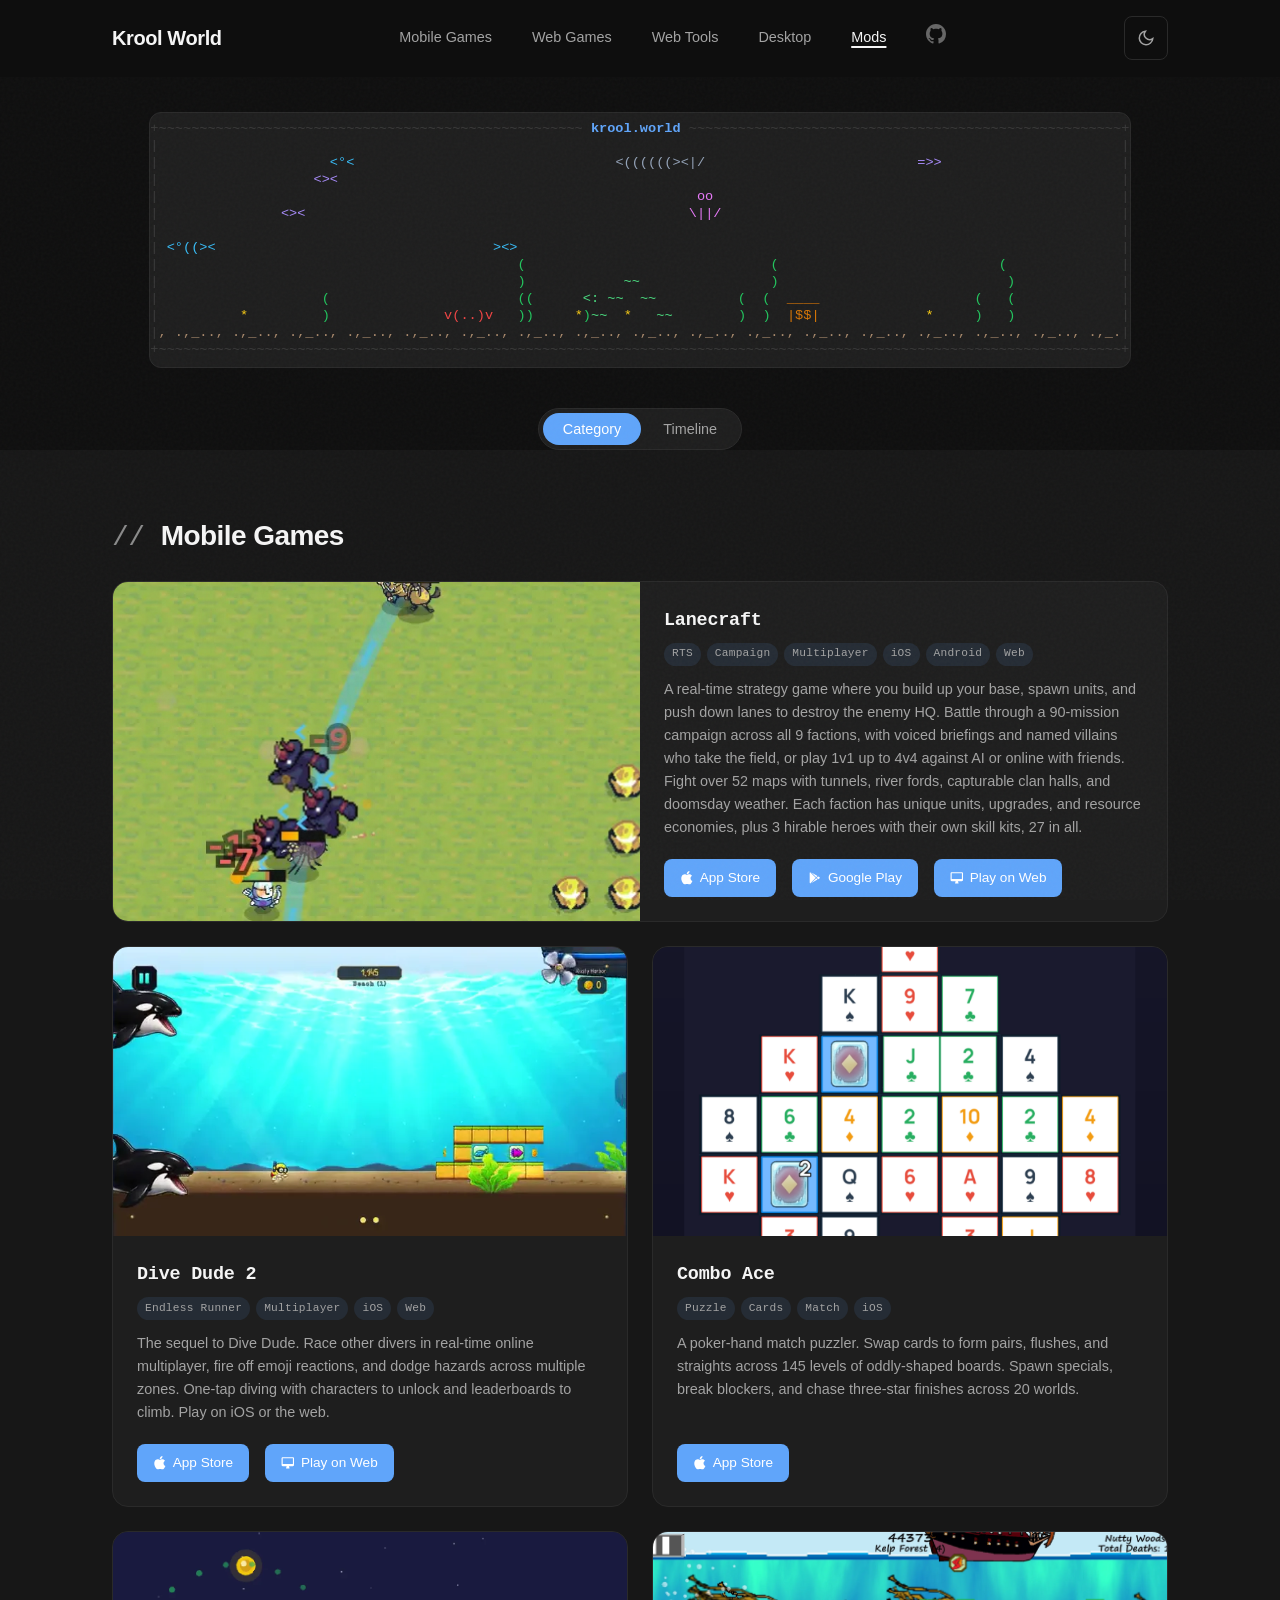
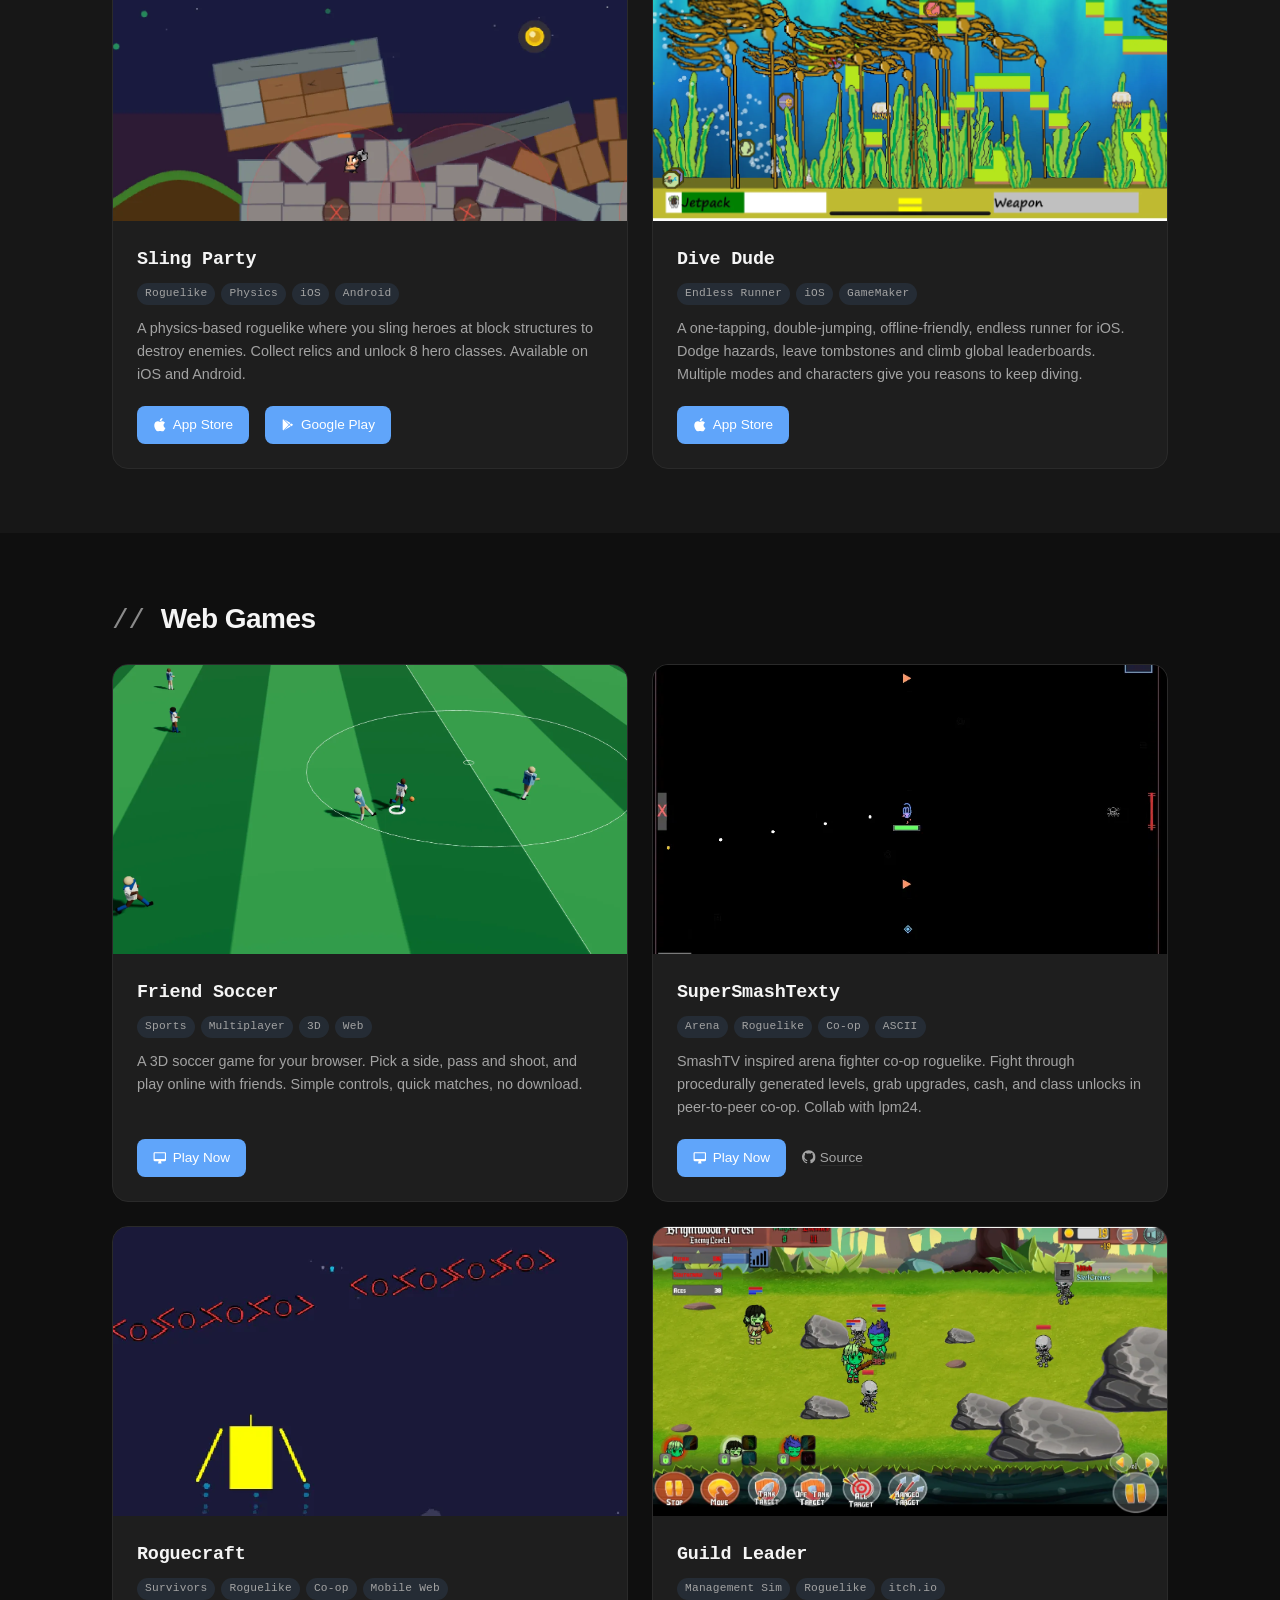
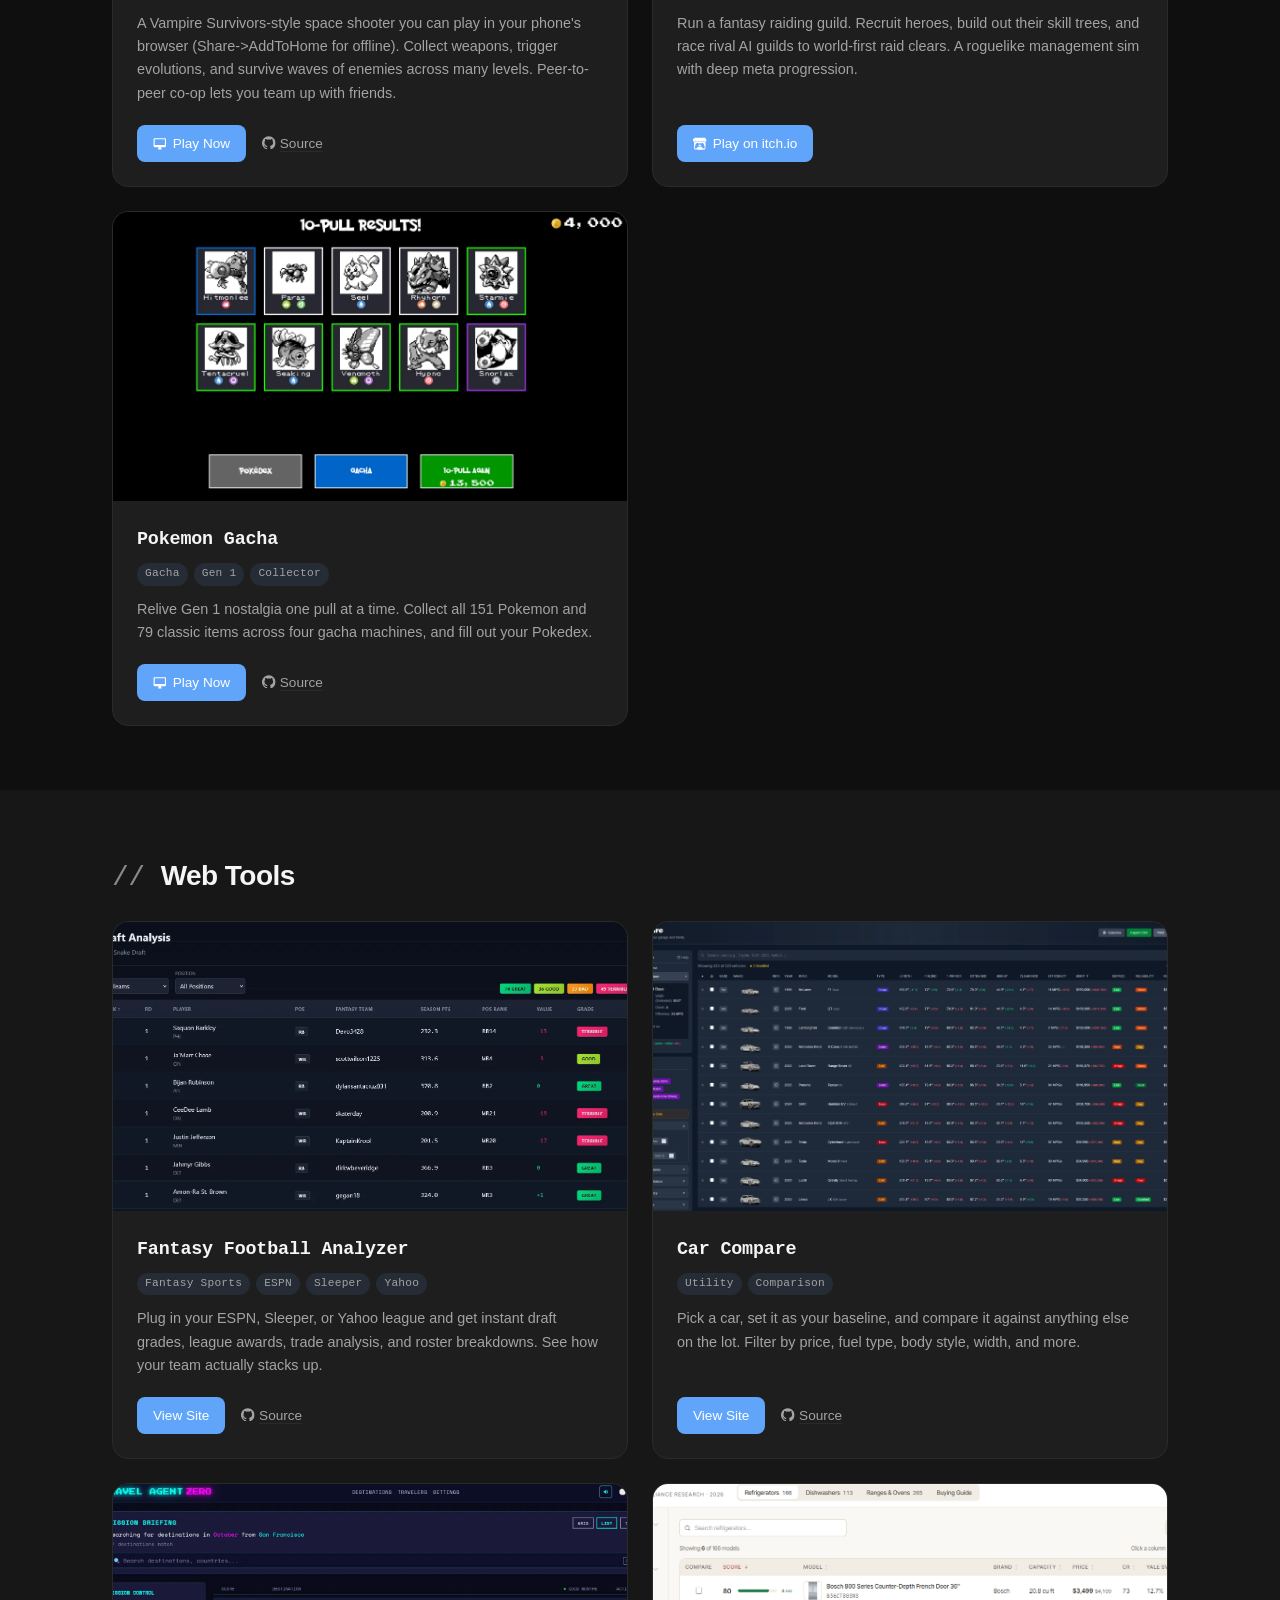
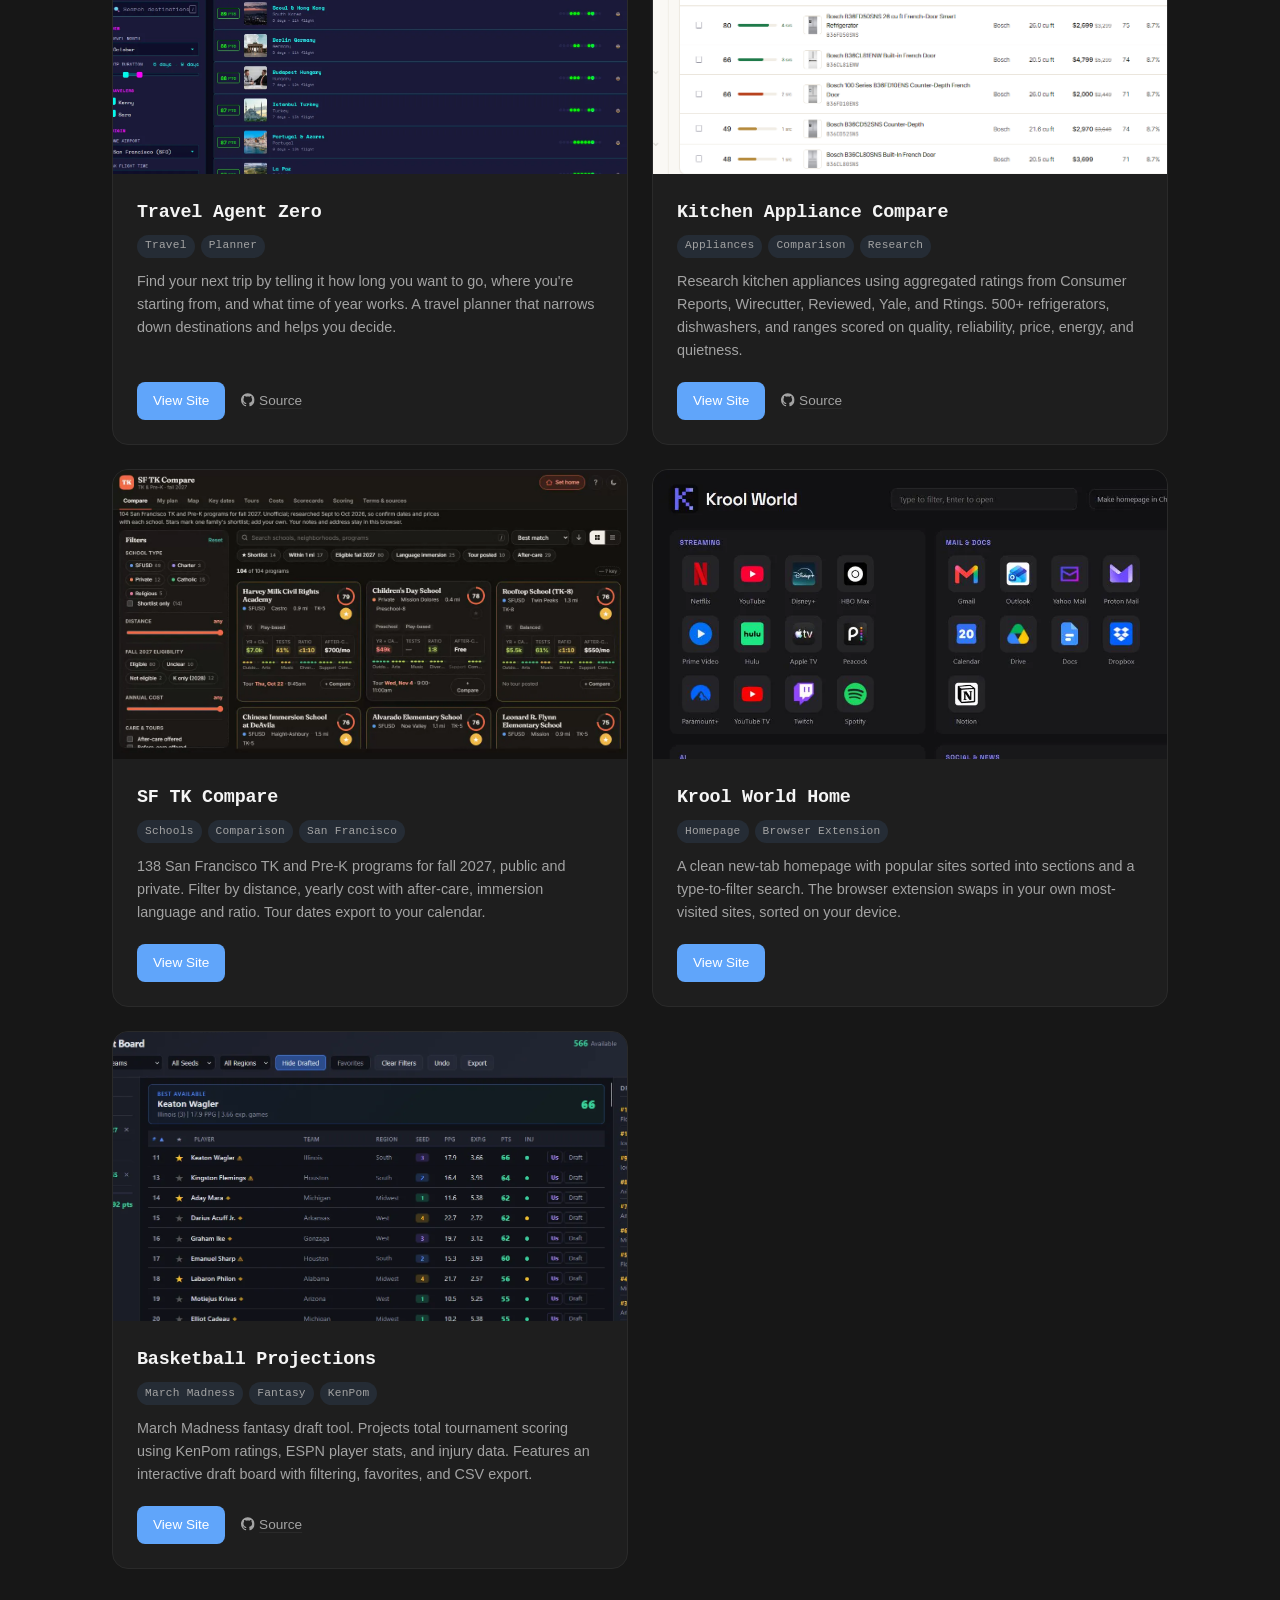
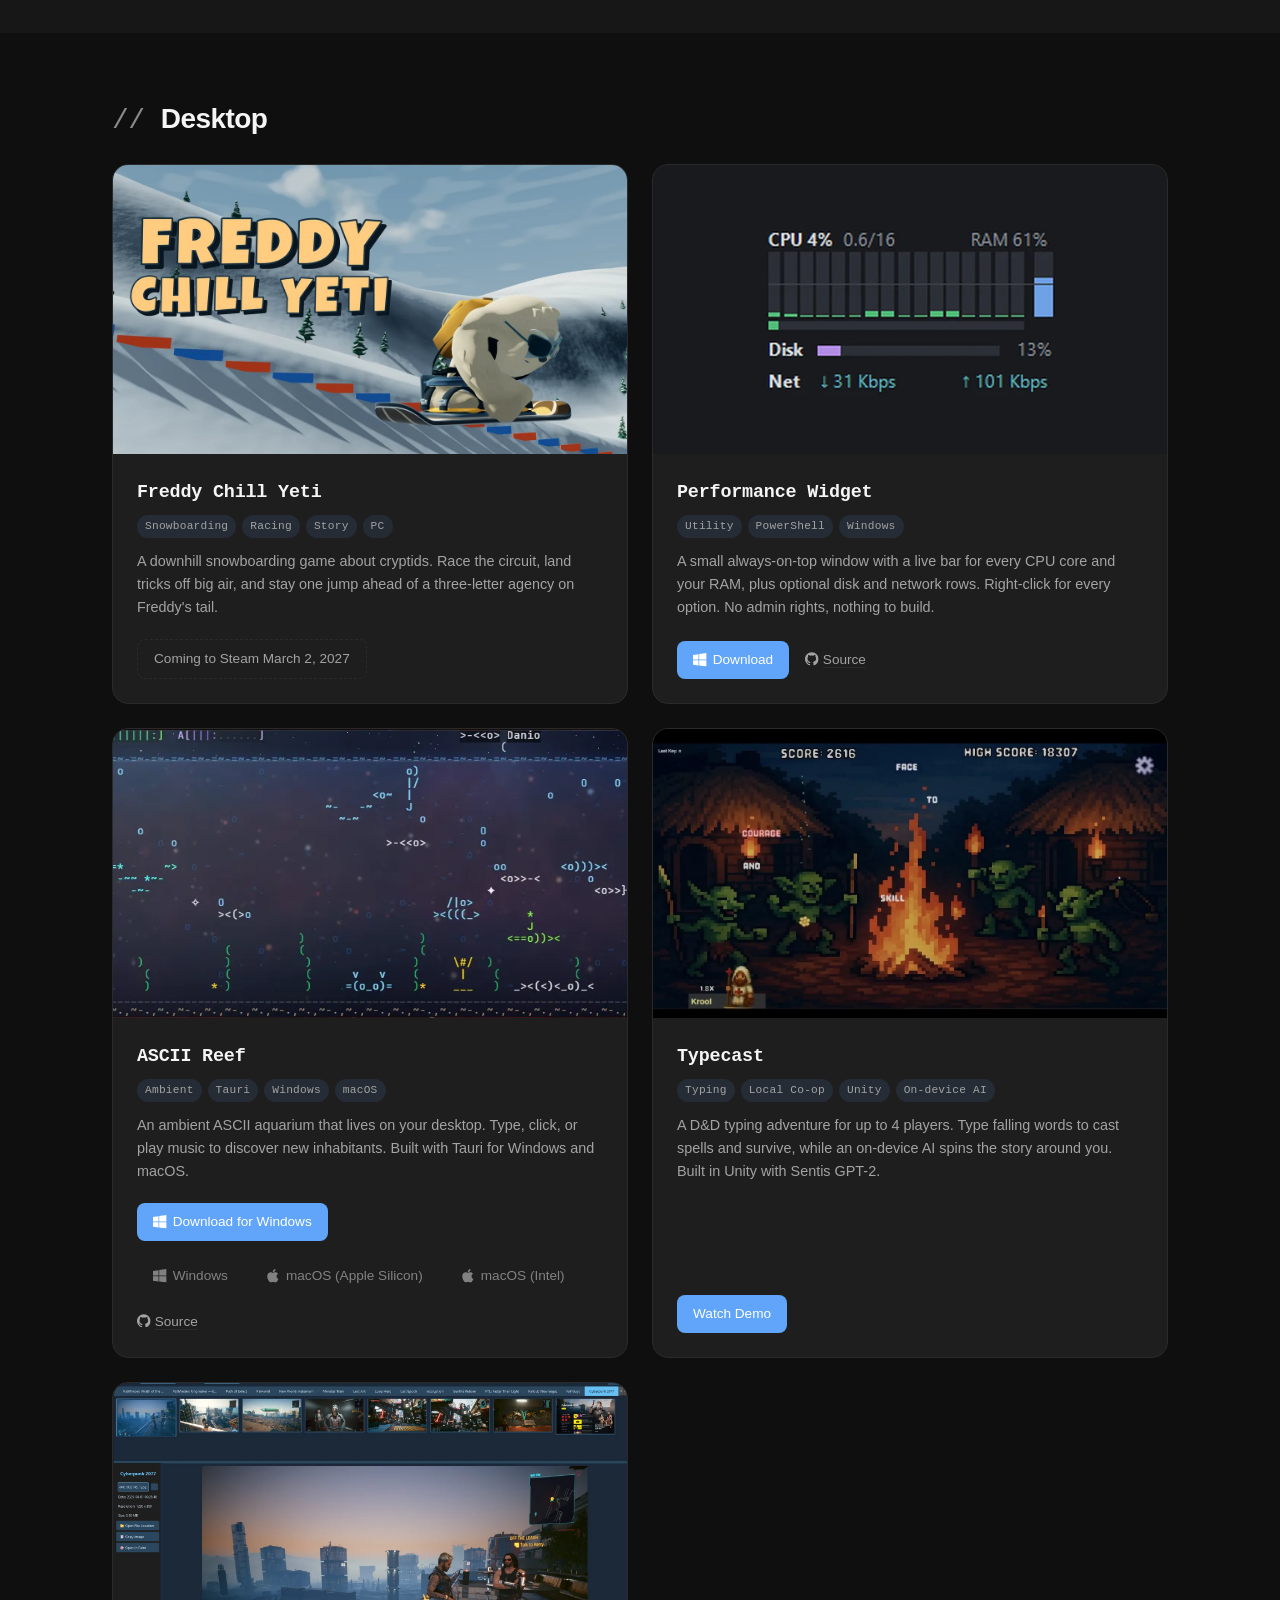
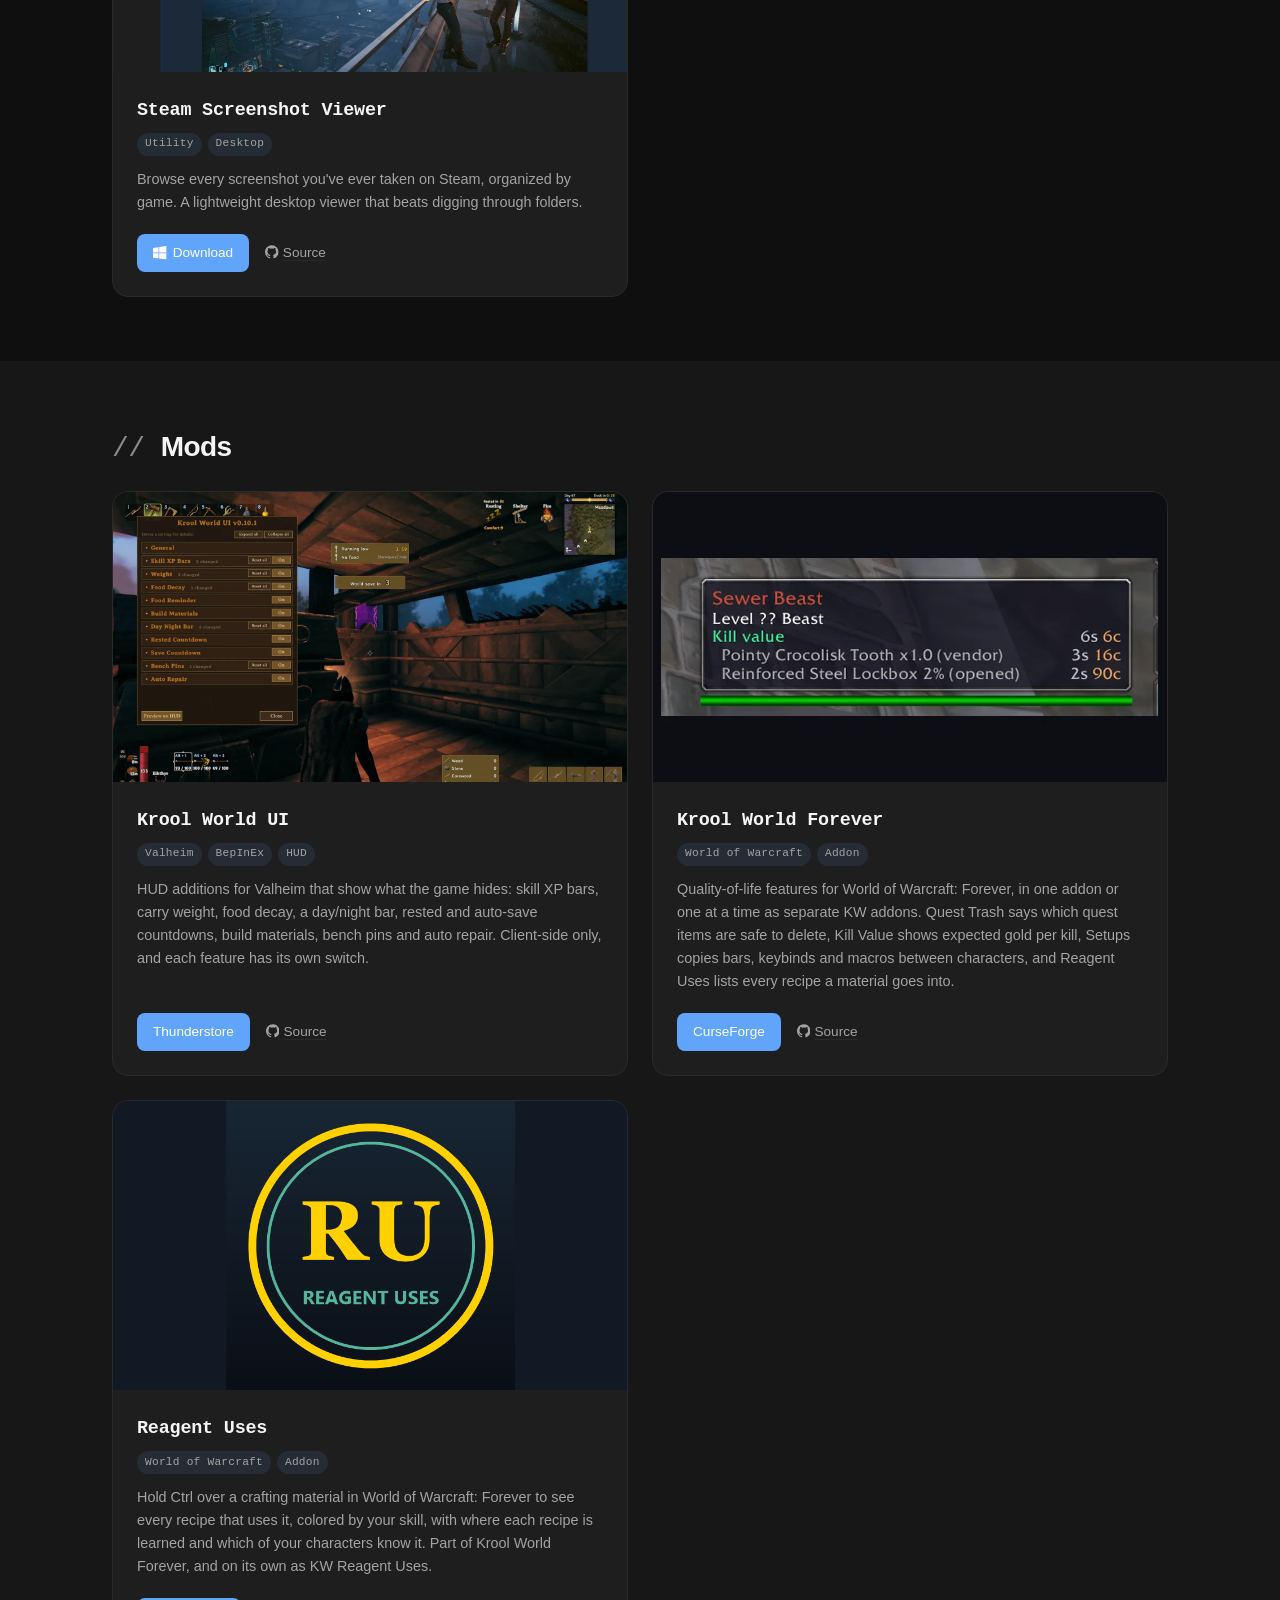
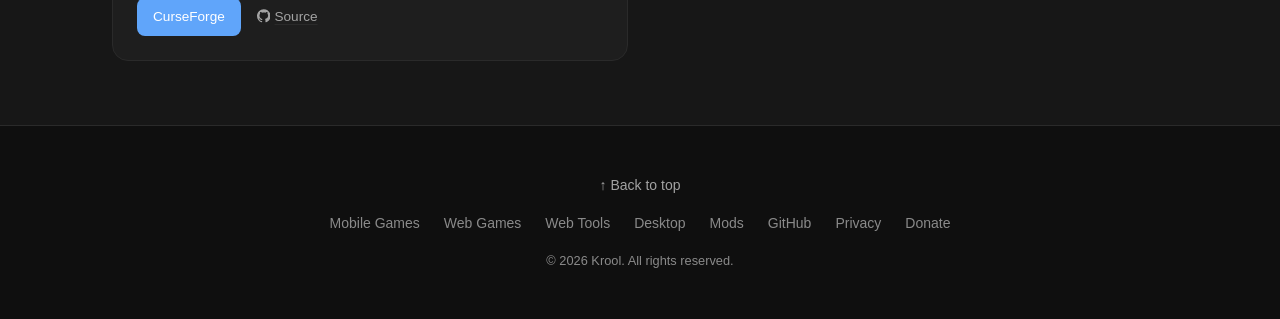
==== commit 2b6fce91: "Reagent Uses card: link the approved CurseForge page KW Reagent Uses passed CurseForge moderation, s" ====
--- a/index.html
+++ b/index.html
@@ -146,7 +146,7 @@
                 {
                     "@type": "SoftwareApplication",
                     "name": "Reagent Uses",
-                    "url": "https://github.com/Krool/KroolWorldForever",
+                    "url": "https://www.curseforge.com/wow/addons/reagent-uses",
                     "applicationCategory": "GameApplication",
                     "description": "World of Warcraft: Forever addon that lists the recipes a crafting material is used in."
                 }
@@ -660,7 +660,7 @@
                         <div class="project-tags"><span>World of Warcraft</span><span>Addon</span></div>
                         <p>Hold Ctrl over a crafting material in World of Warcraft: Forever to see every recipe that uses it, colored by your skill, with where each recipe is learned and which of your characters know it. Part of Krool World Forever, and on its own as KW Reagent Uses.</p>
                         <div class="project-links">
-                            <a href="https://github.com/Krool/KroolWorldForever/releases/latest" target="_blank" rel="noopener noreferrer" class="btn btn-primary btn-sm">Download</a>
+                            <a href="https://www.curseforge.com/wow/addons/reagent-uses" target="_blank" rel="noopener noreferrer" class="btn btn-primary btn-sm">CurseForge</a>
                             <a href="https://github.com/Krool/KroolWorldForever" target="_blank" rel="noopener noreferrer" class="link"><svg class="icon" aria-hidden="true"><use href="#icon-github"/></svg>Source</a>
                         </div>
                     </div>
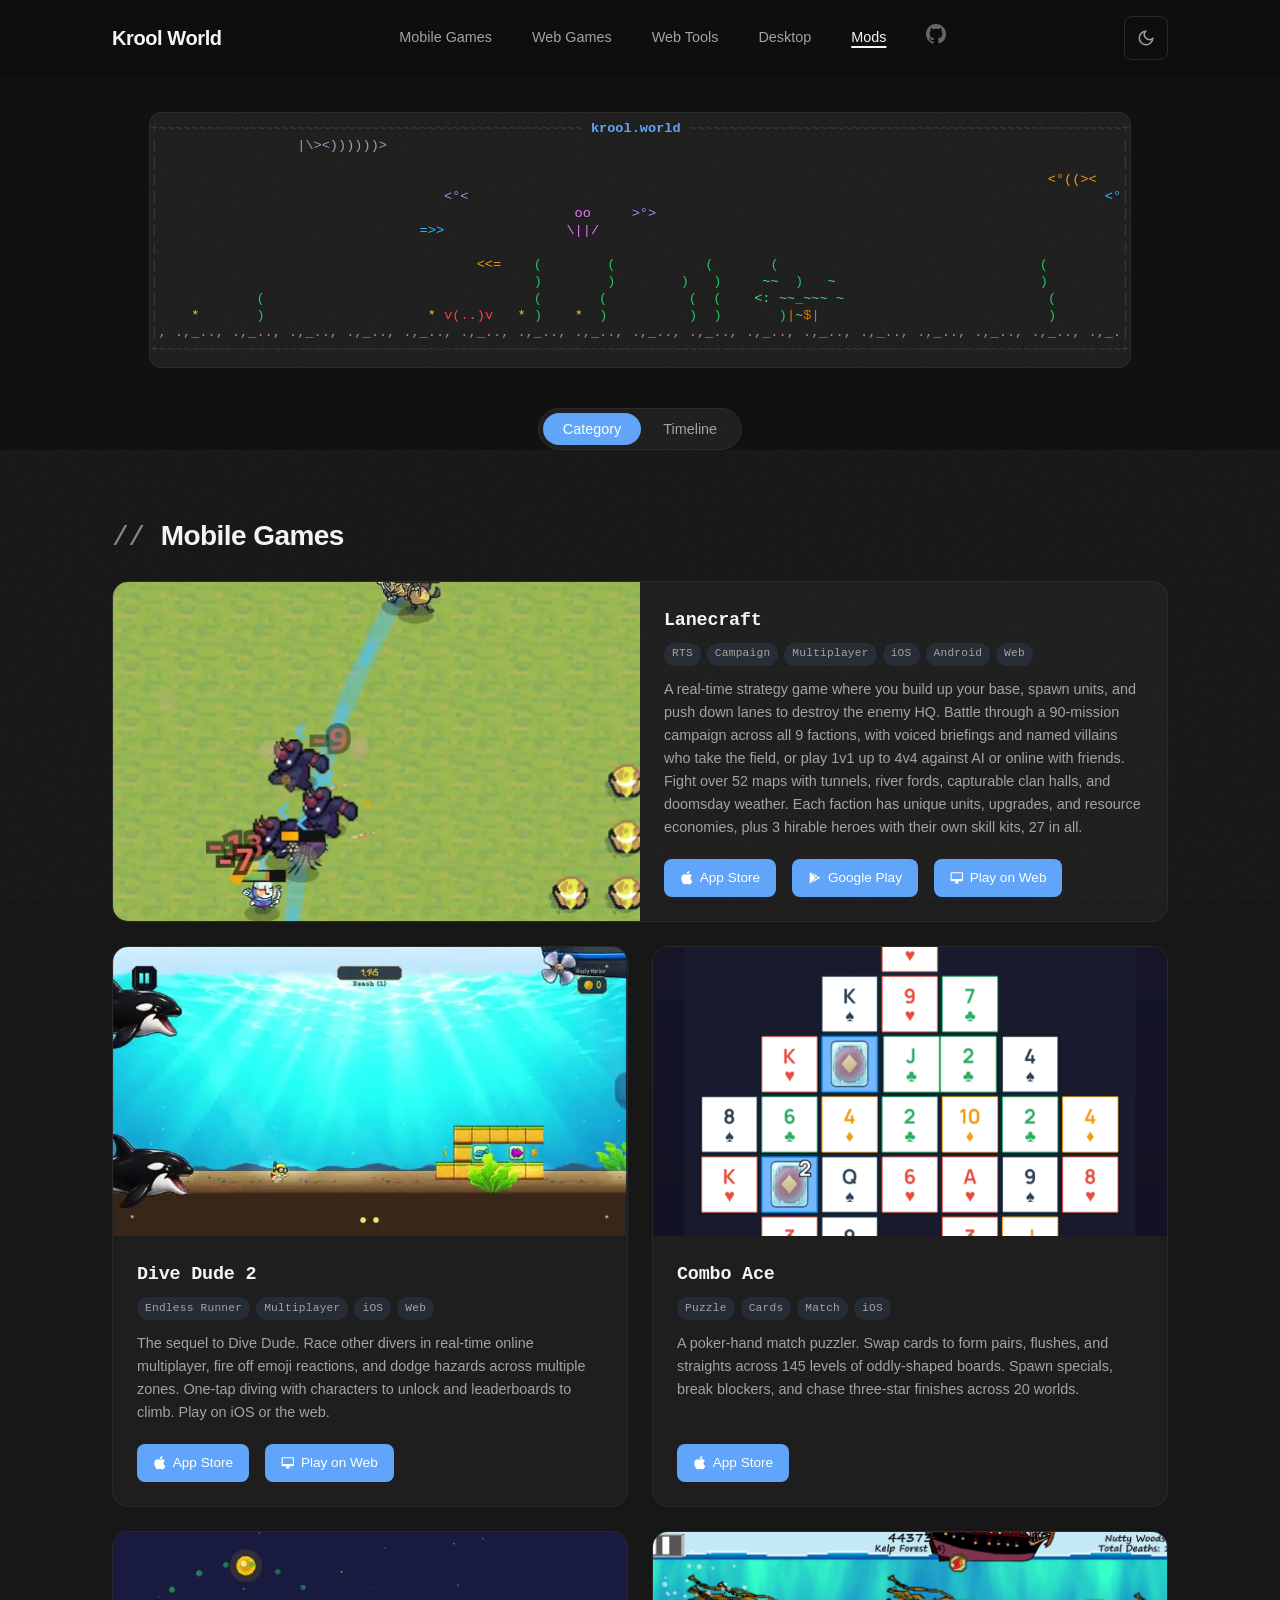
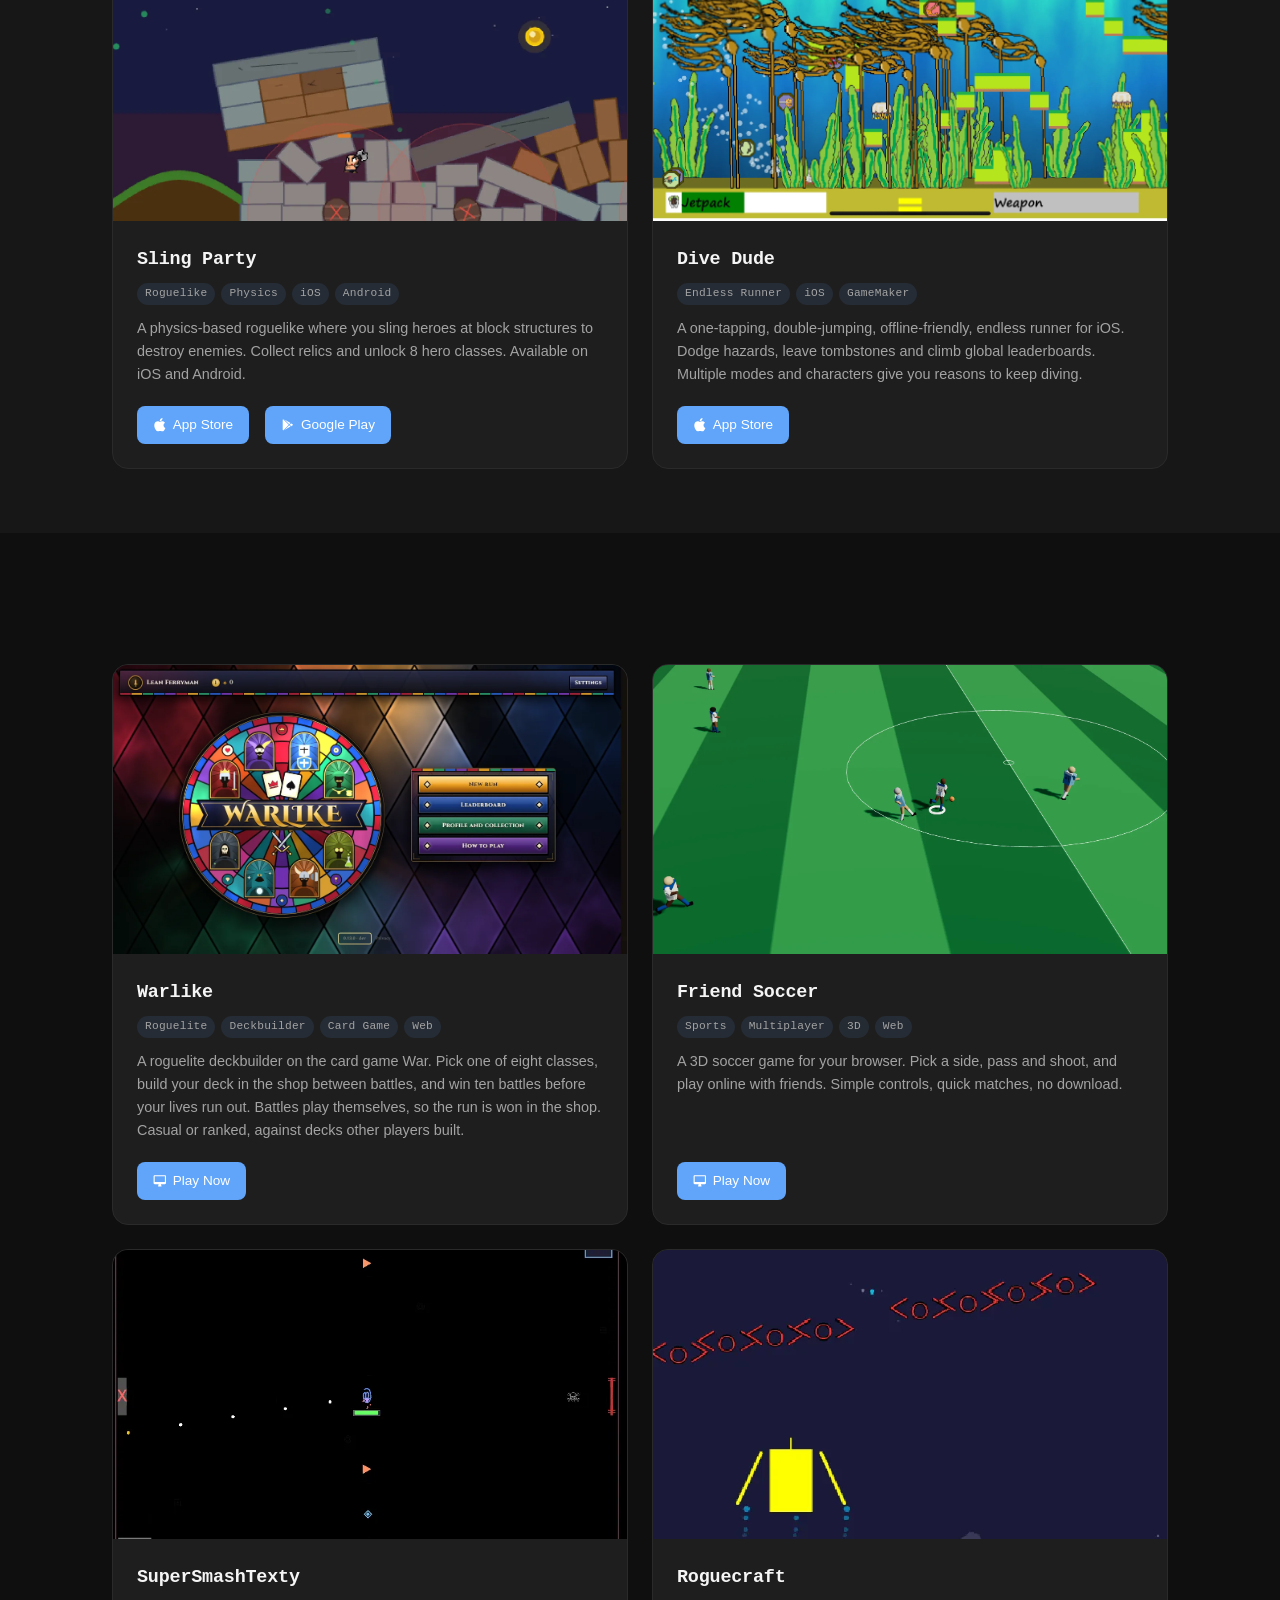
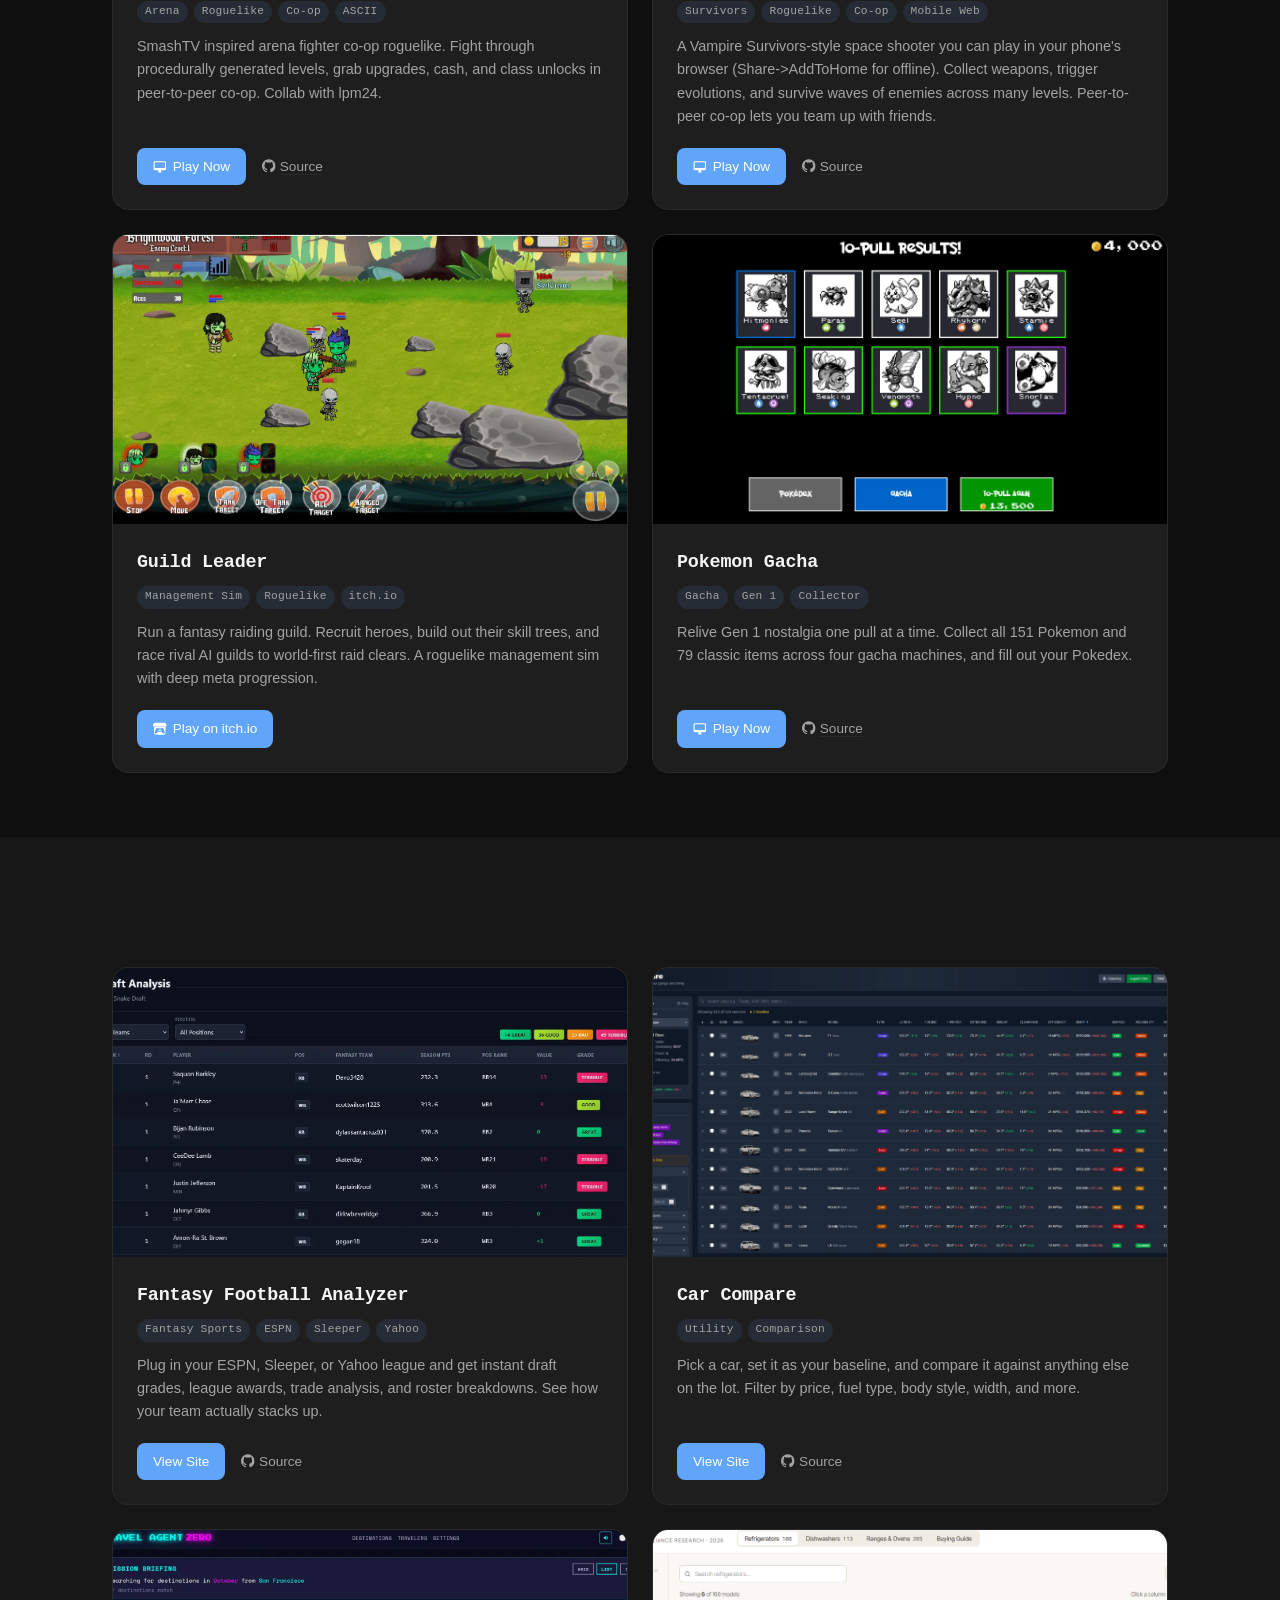
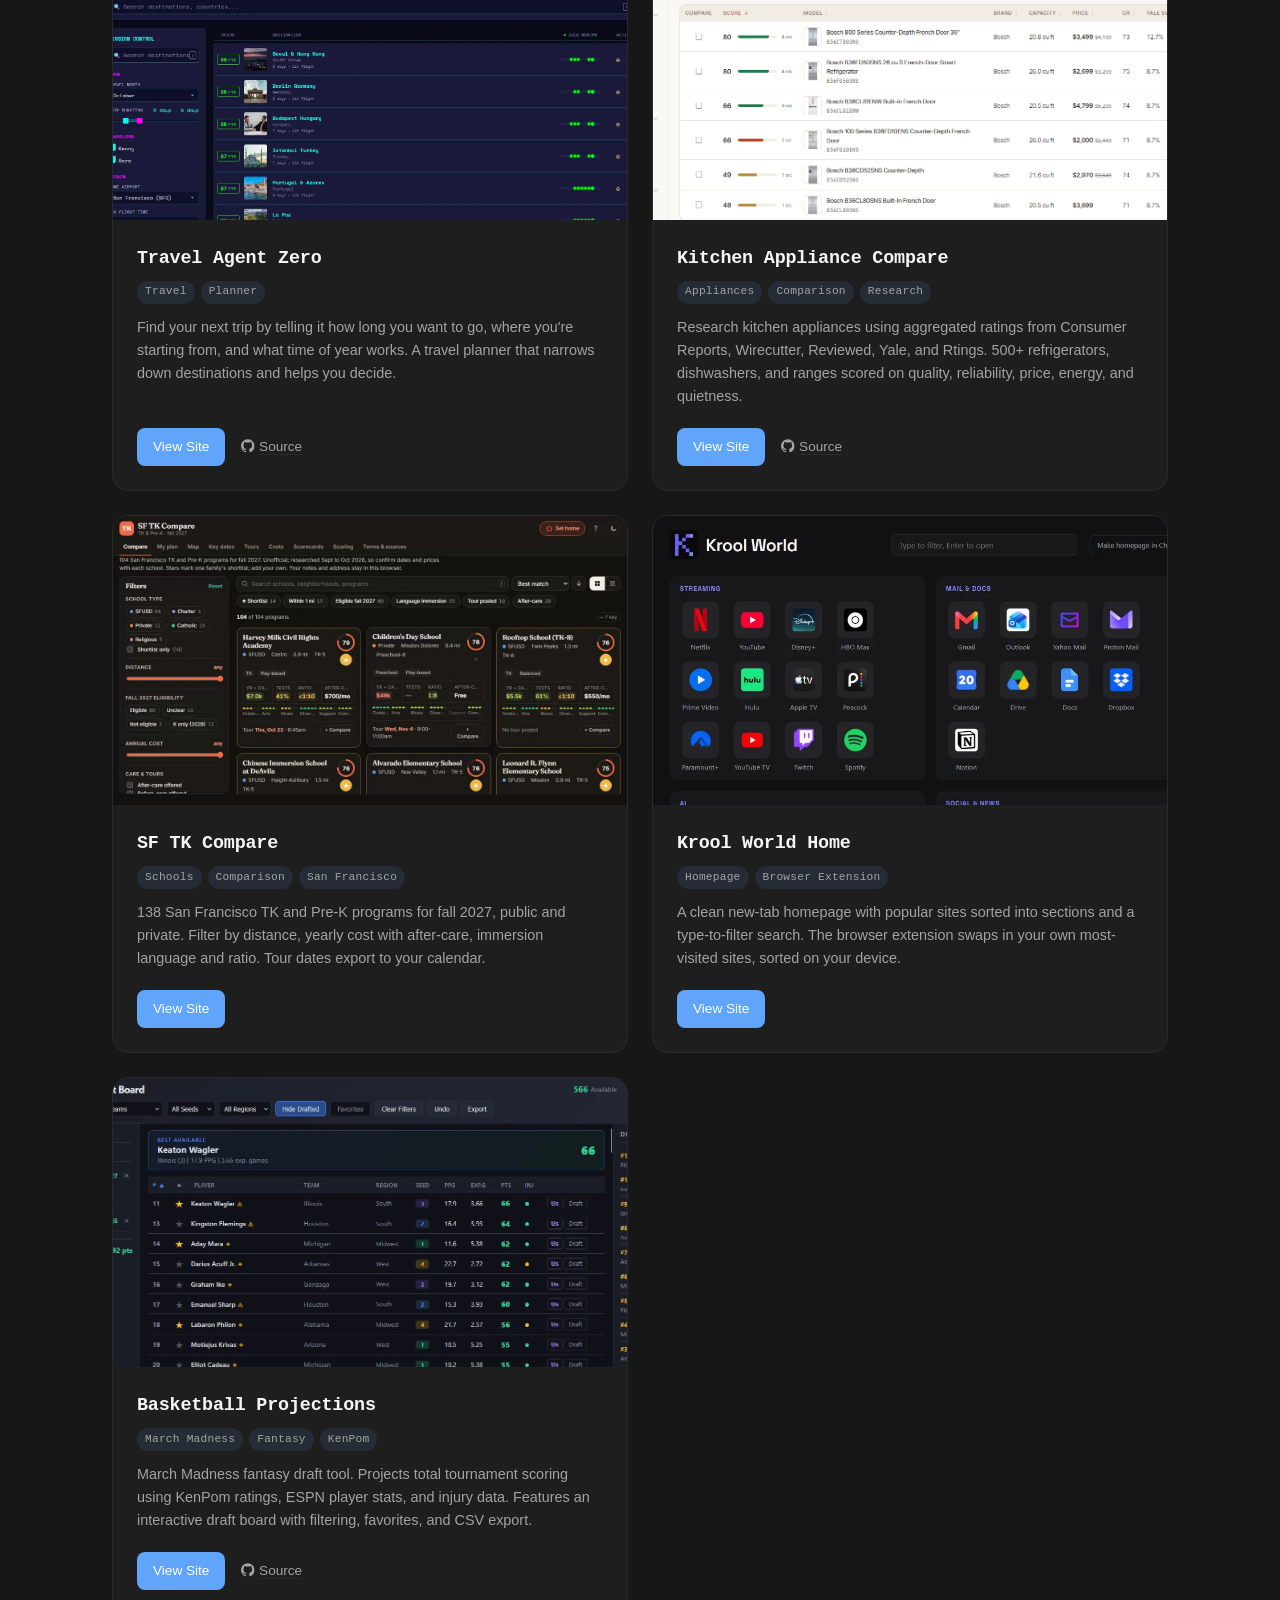
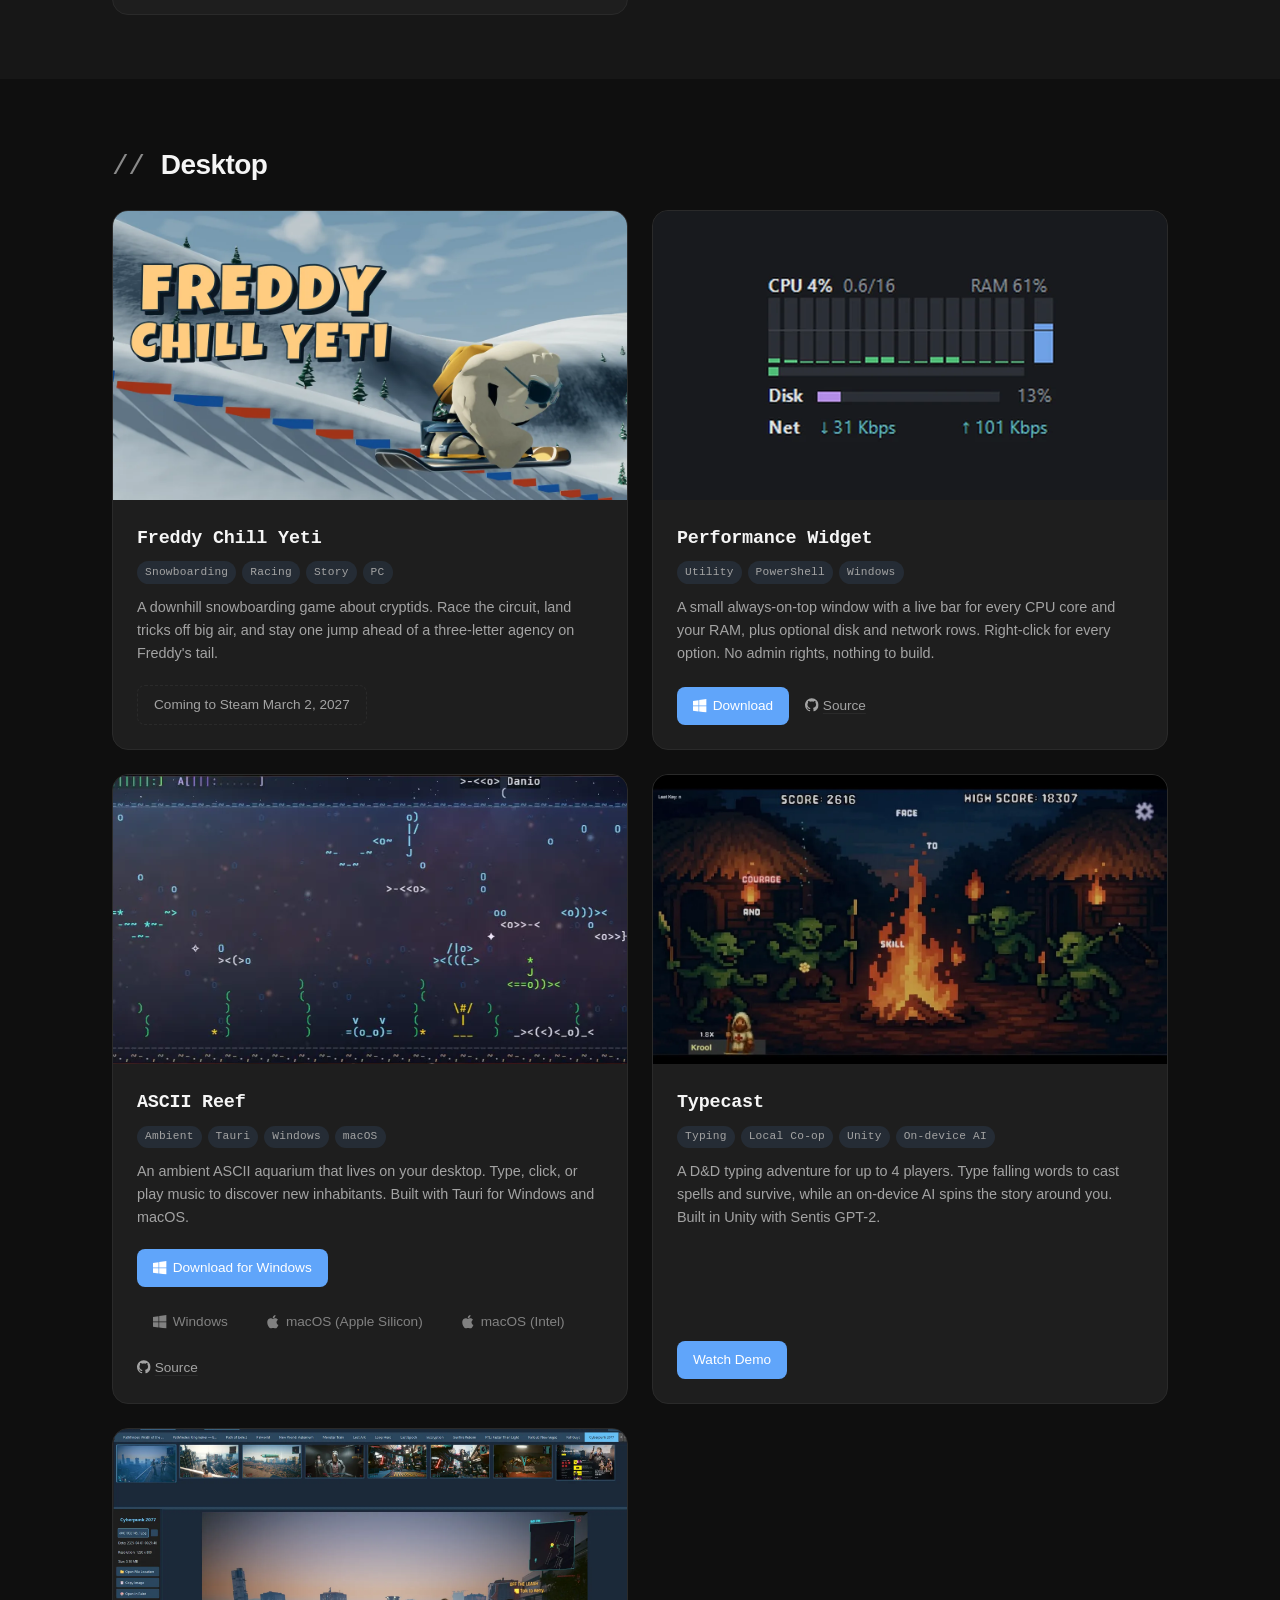
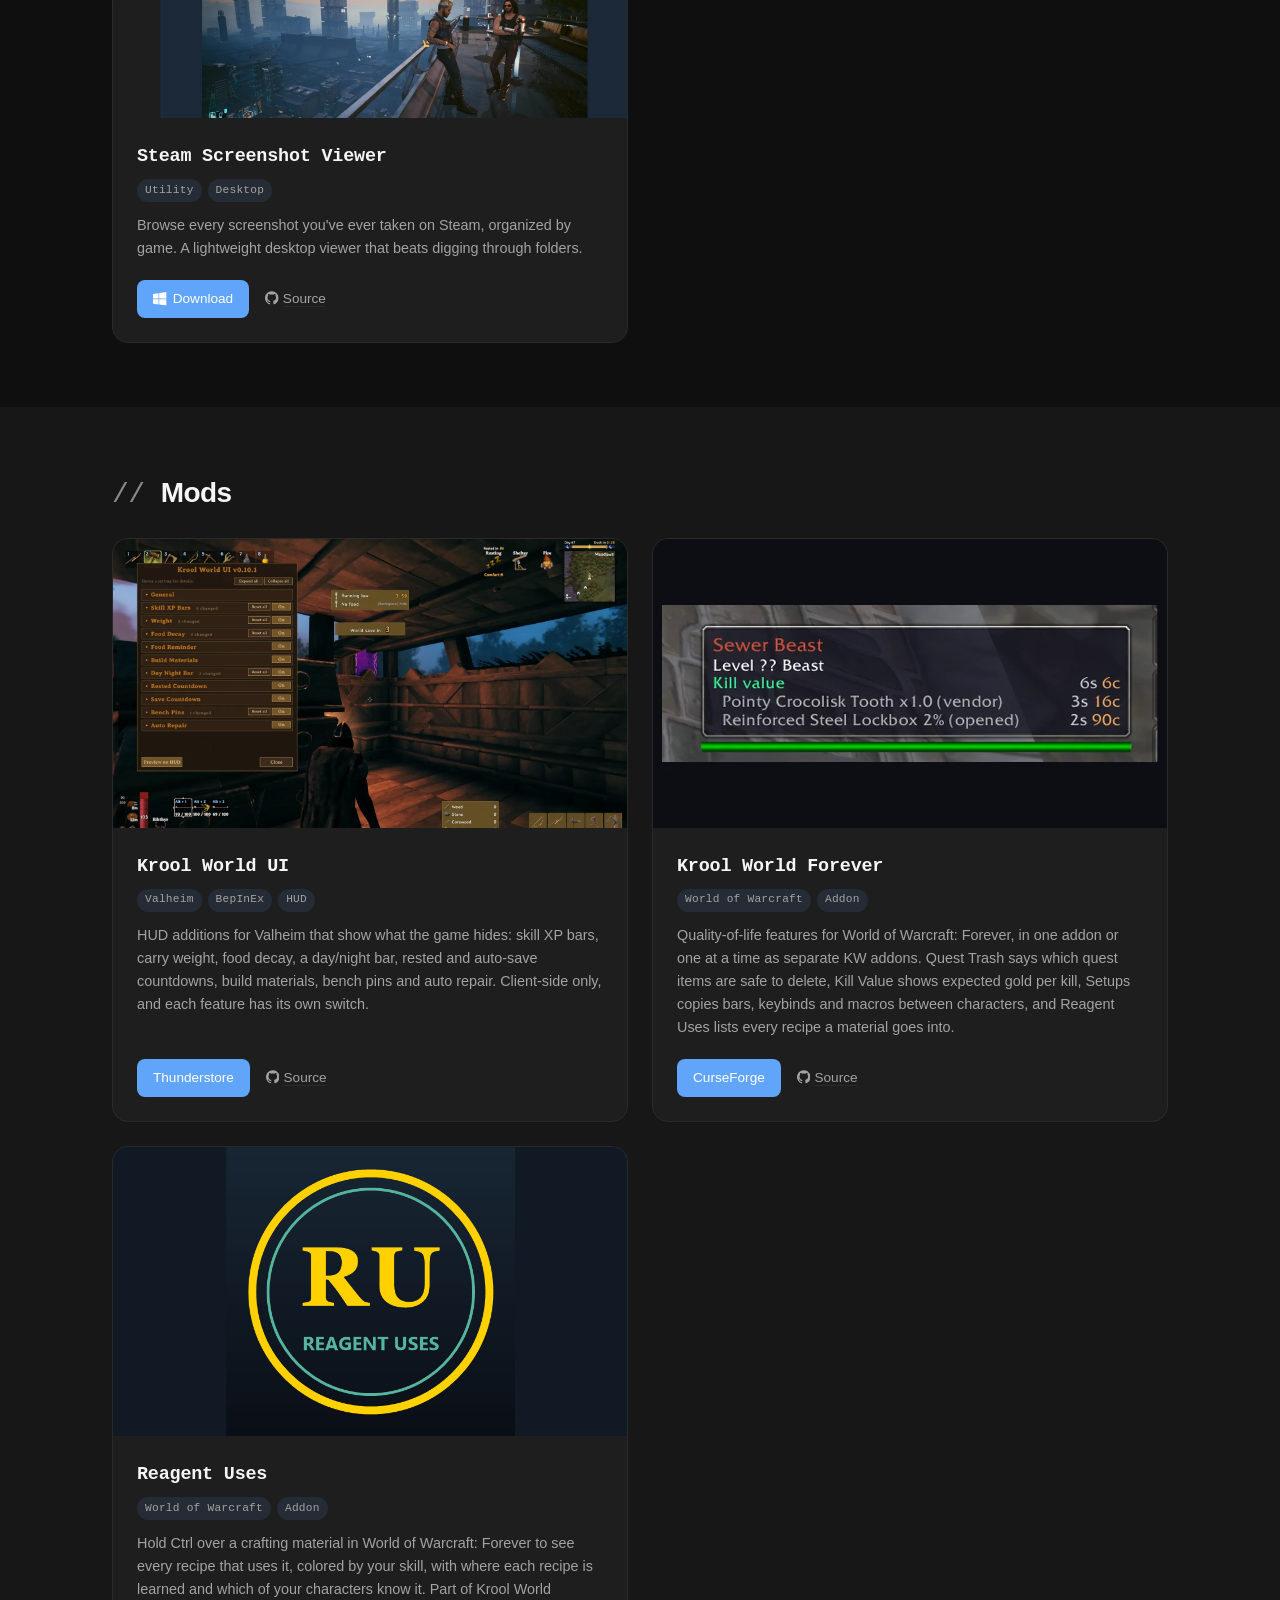
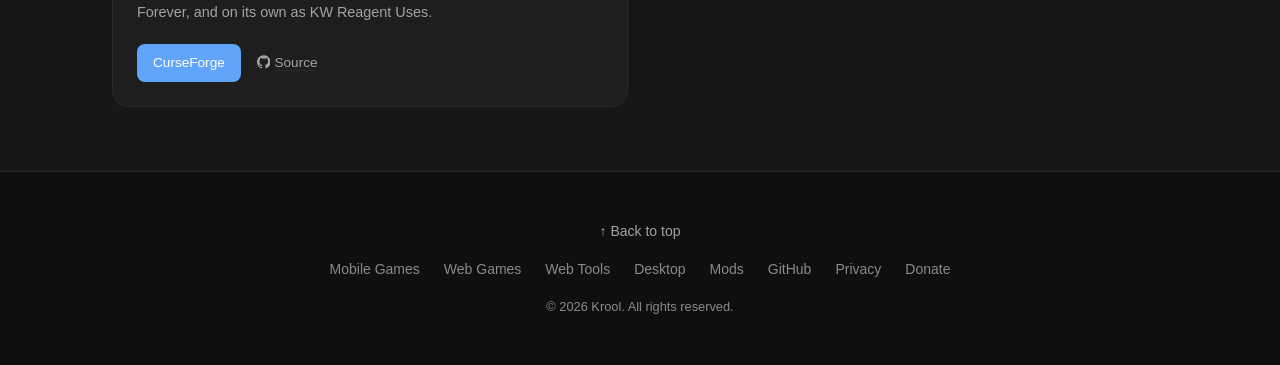
==== commit 9990d195: "Add the Warlike card: a roguelite deckbuilder on the card game War First under Web Games, with a pos" ====
--- a/index.html
+++ b/index.html
@@ -61,6 +61,12 @@
                 },
                 {
                     "@type": "CreativeWork",
+                    "name": "Warlike",
+                    "url": "https://krool.github.io/war-game/",
+                    "description": "A roguelite deckbuilder on the card game War. Pick a class, build a deck in the shop, and win ten battles."
+                },
+                {
+                    "@type": "CreativeWork",
                     "name": "Friend Soccer",
                     "url": "https://krool.github.io/friend-soccer/",
                     "description": "A 3D soccer game for your browser. Pick a side, pass and shoot, and play online with friends."
@@ -325,6 +331,21 @@
             <h2 class="section-title">Web Games</h2>
             <div class="bento-grid">
 
+                <!-- Warlike -->
+                <article class="project-card has-video" data-date="2026-11-23">
+                    <div class="project-image warlike" role="img" aria-label="Warlike game screenshot">
+                        <video class="project-video" muted loop playsinline preload="none" disablePictureInPicture src="assets/images/warlike video.mp4"></video>
+                    </div>
+                    <div class="project-content">
+                        <h3>Warlike</h3>
+                        <div class="project-tags"><span>Roguelite</span><span>Deckbuilder</span><span>Card Game</span><span>Web</span></div>
+                        <p>A roguelite deckbuilder on the card game War. Pick one of eight classes, build your deck in the shop between battles, and win ten battles before your lives run out. Battles play themselves, so the run is won in the shop. Casual or ranked, against decks other players built.</p>
+                        <div class="project-links">
+                            <a href="https://krool.github.io/war-game/" target="_blank" rel="noopener noreferrer" class="btn btn-primary btn-sm"><svg class="icon" aria-hidden="true"><use href="#icon-pc"/></svg>Play Now</a>
+                        </div>
+                    </div>
+                </article>
+
                 <!-- Friend Soccer -->
                 <article class="project-card has-video" data-date="2026-06-23">
                     <div class="project-image friend-soccer" role="img" aria-label="Friend Soccer game screenshot">
--- a/css/style.css
+++ b/css/style.css
@@ -883,6 +883,12 @@
     background-position: center;
 }
 
+.project-image.warlike {
+    background-image: url('../assets/images/warlike screenshot.webp');
+    background-size: cover;
+    background-position: center;
+}
+
 .project-image.friend-soccer {
     background-image: url('../assets/images/friend soccer screenshot.webp');
     background-size: cover;
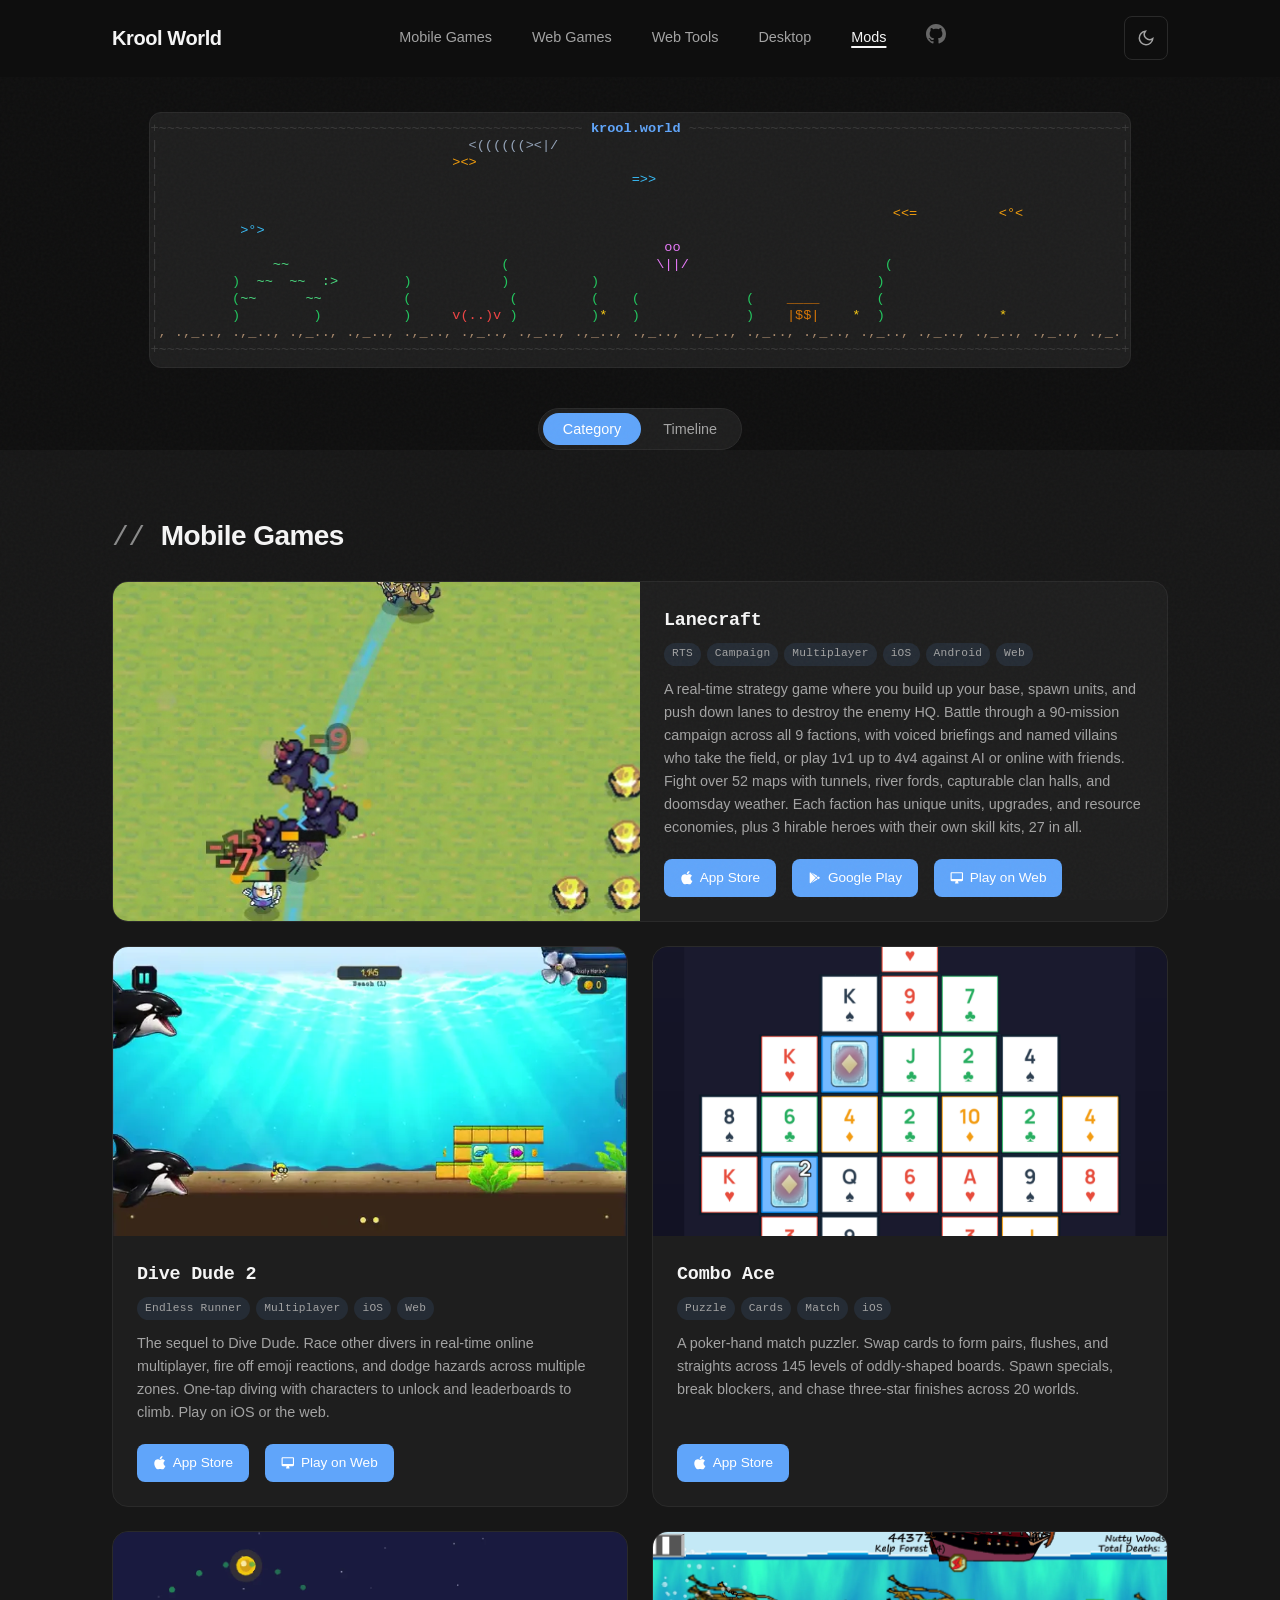
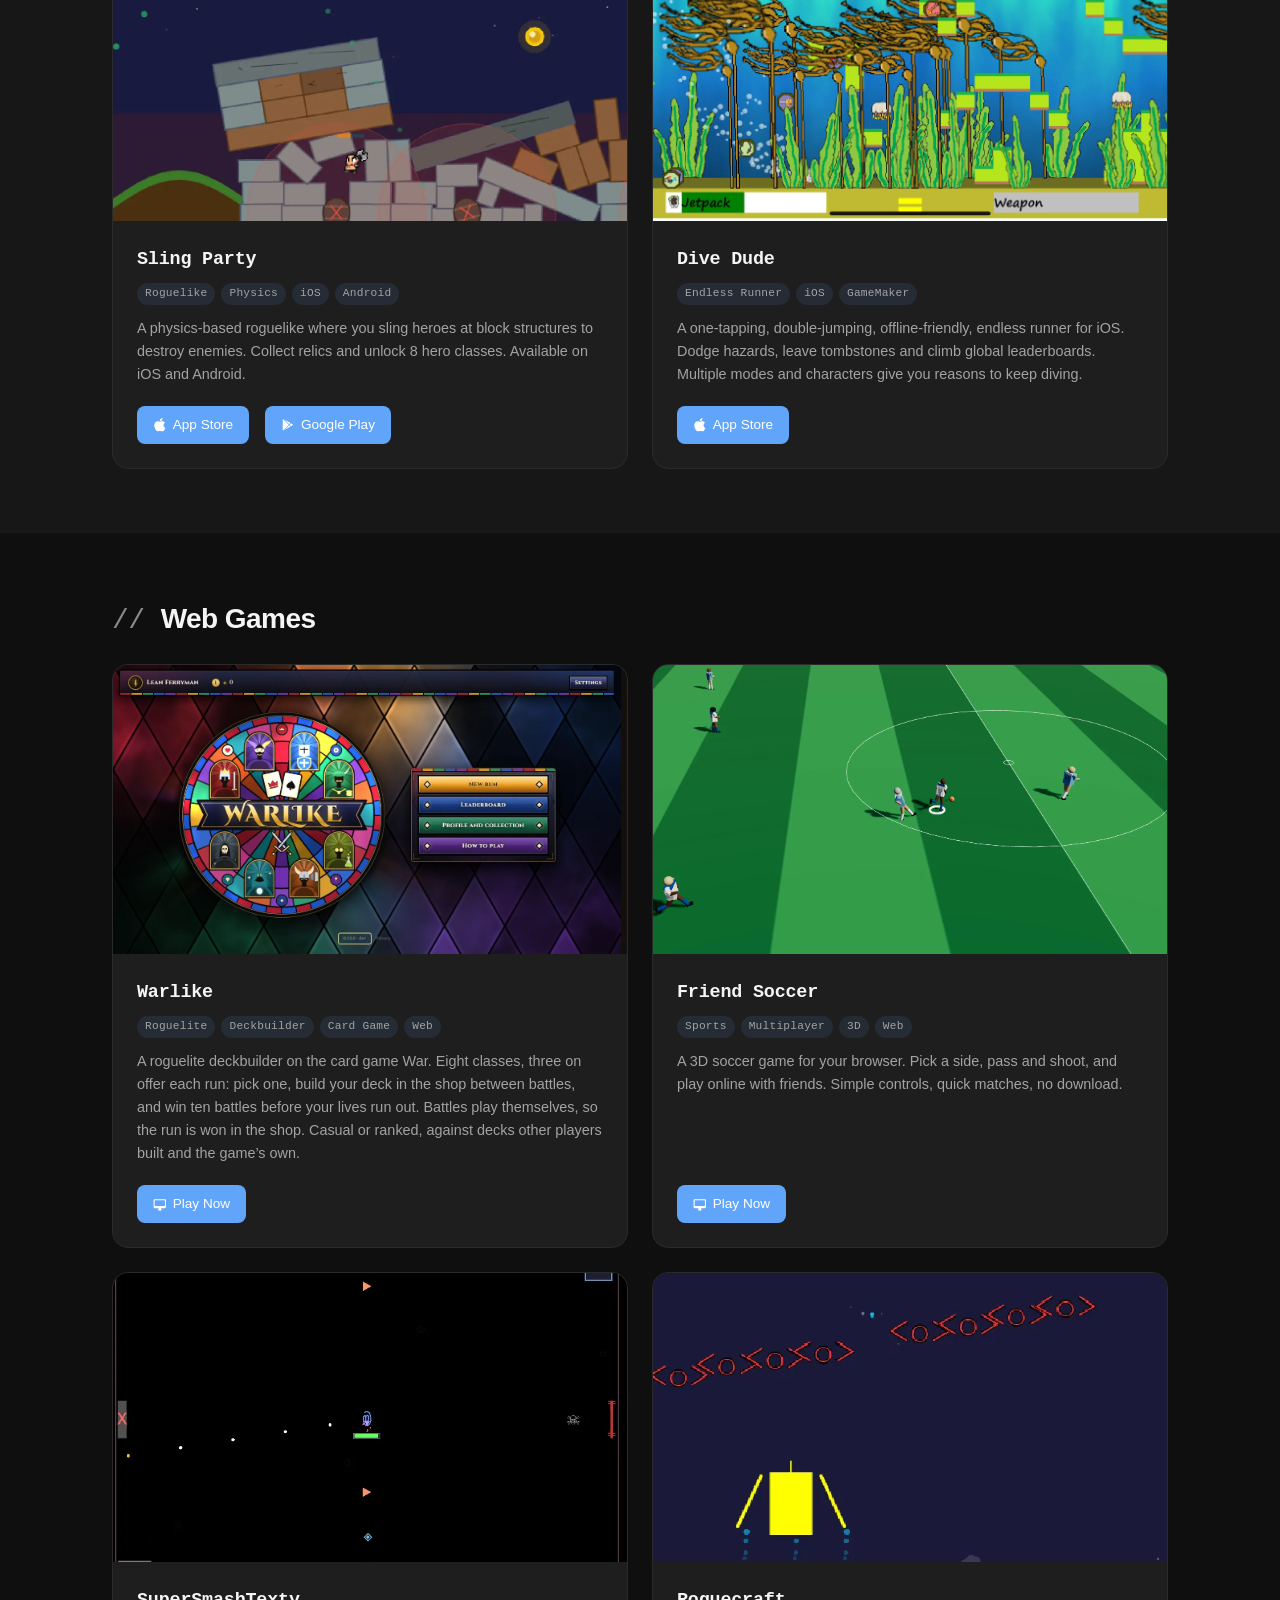
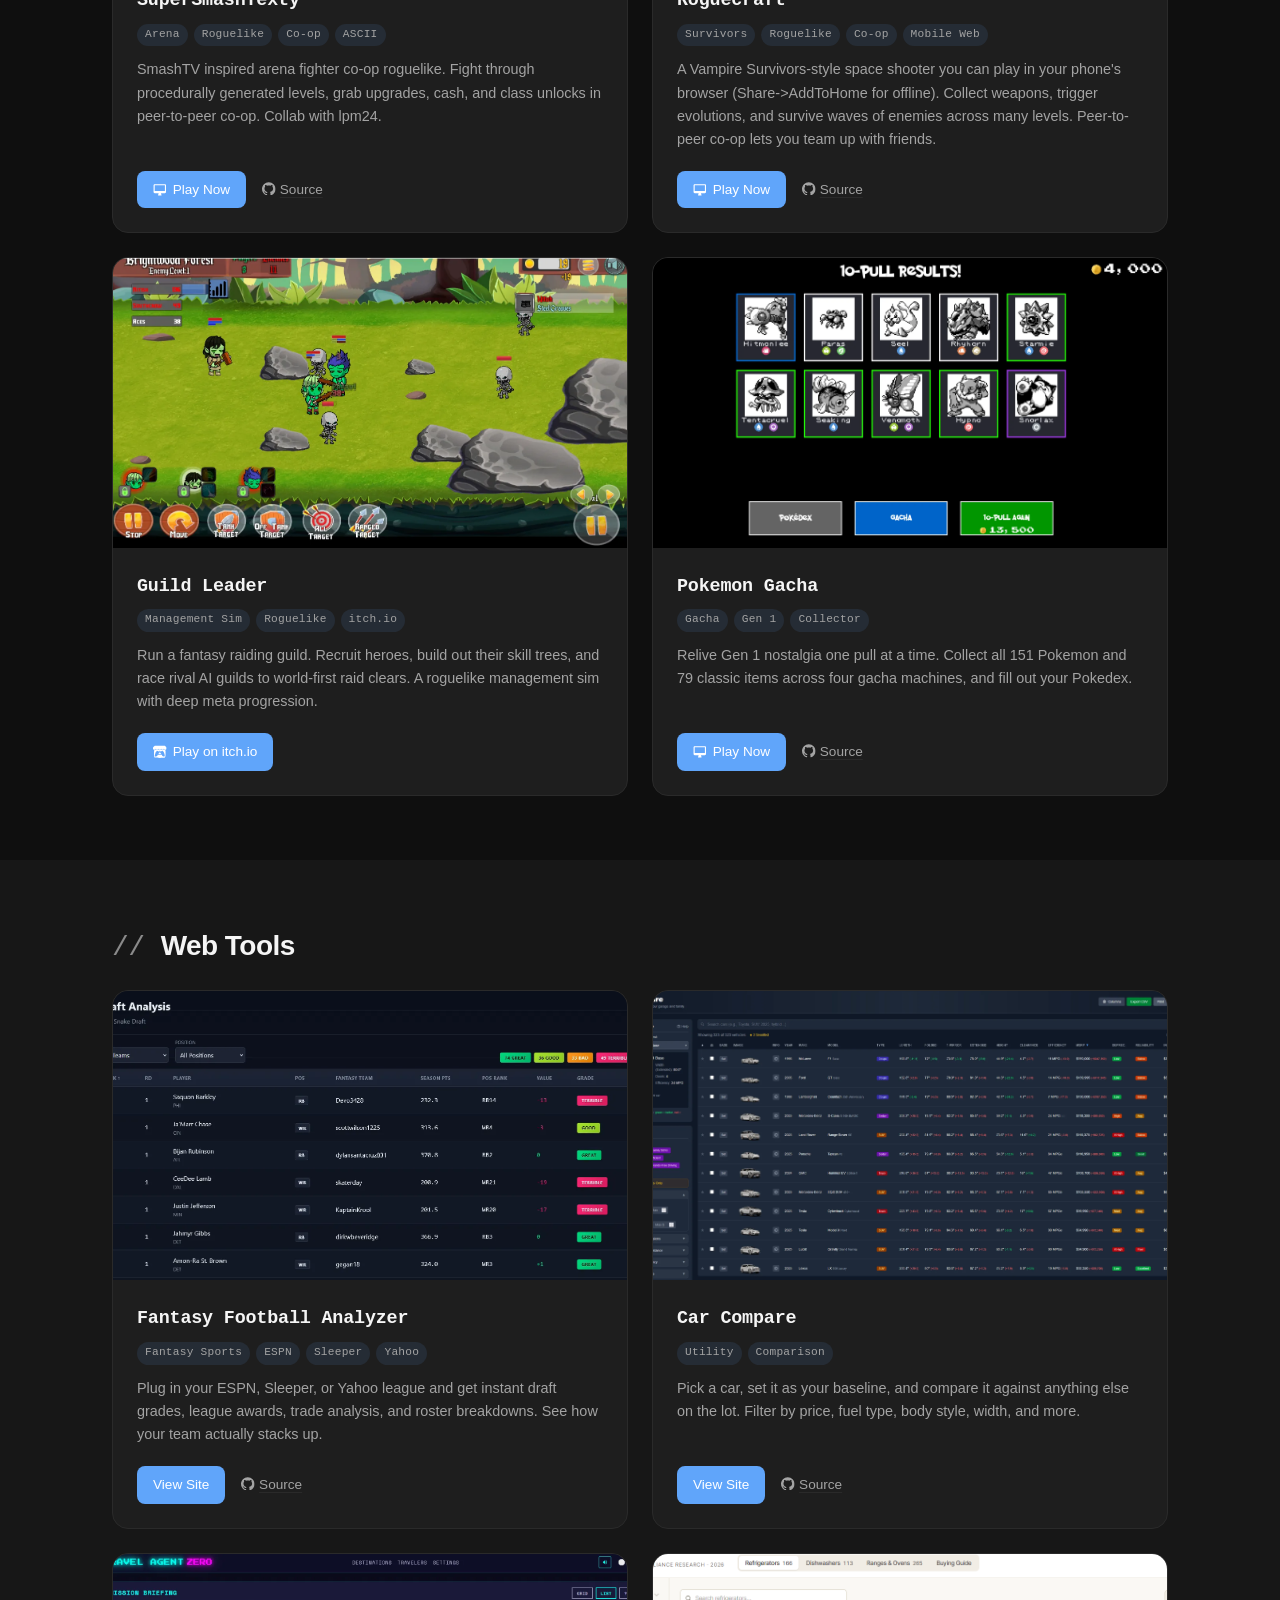
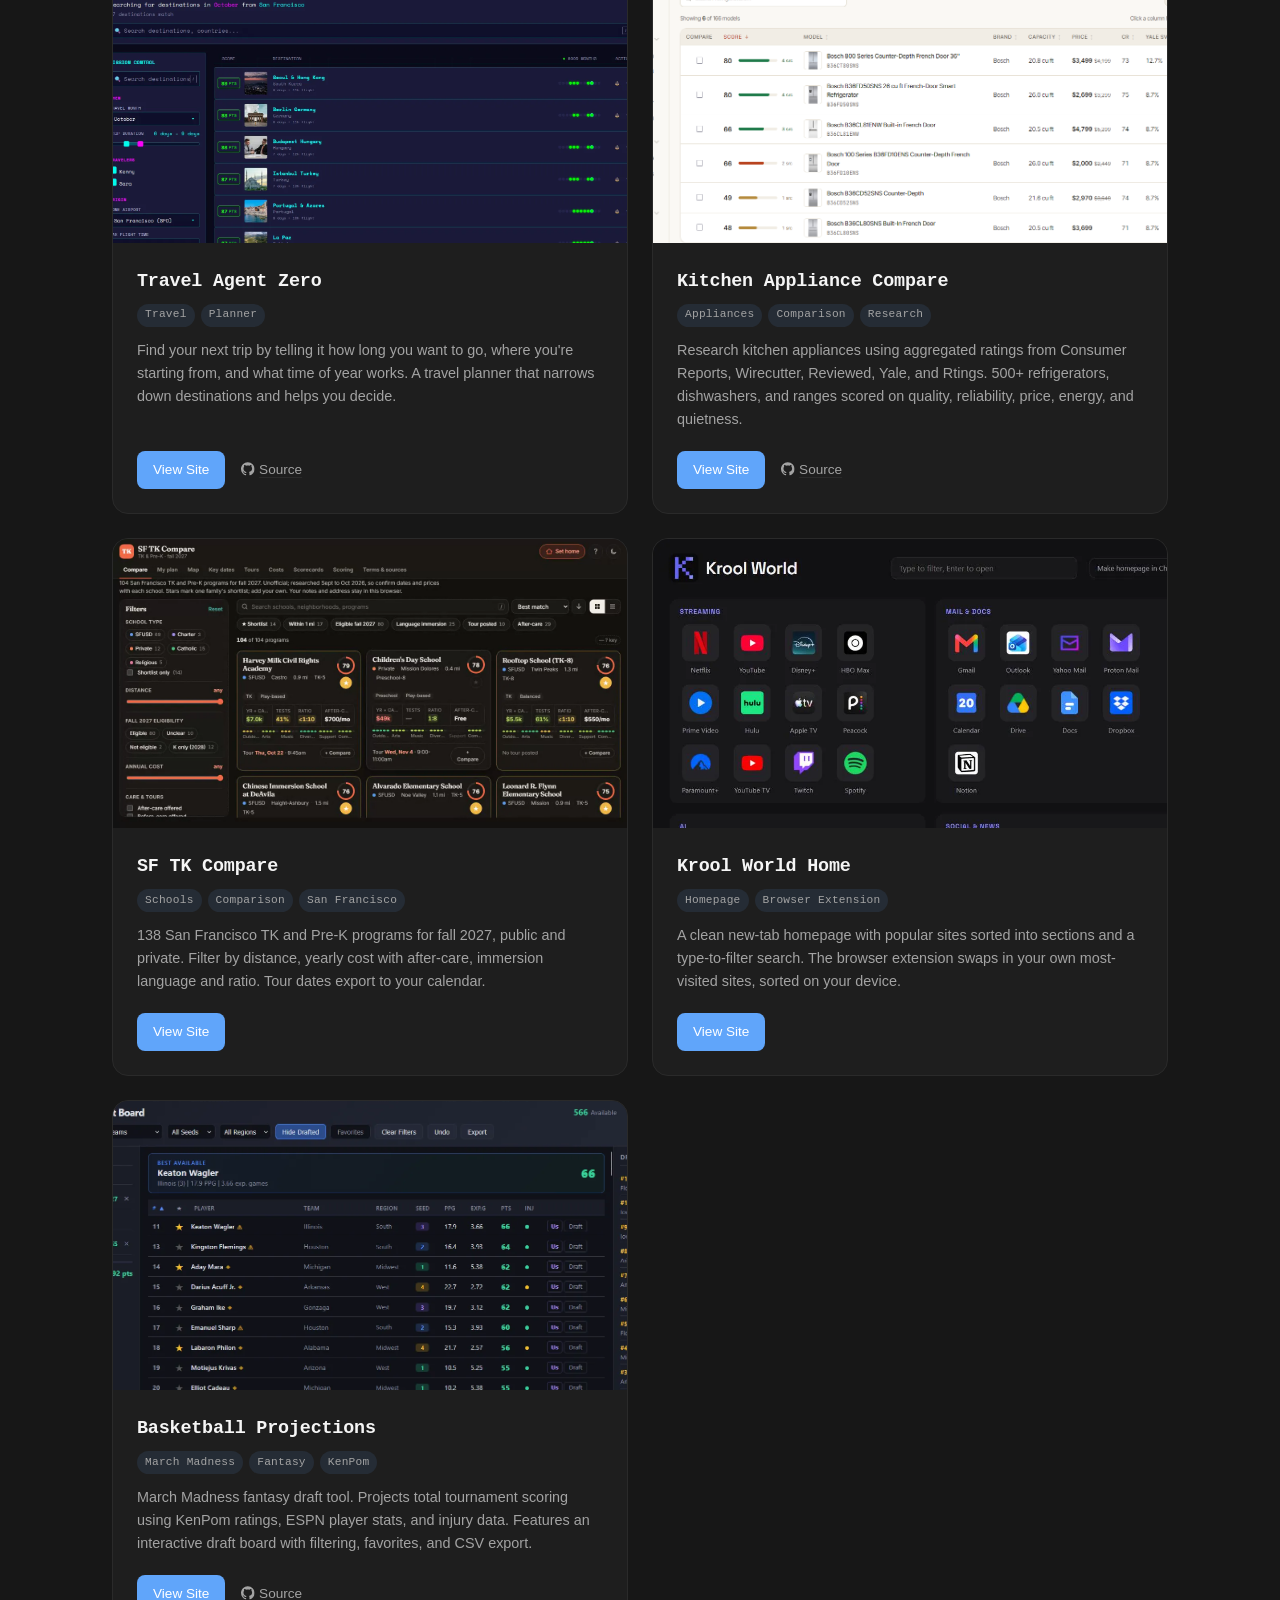
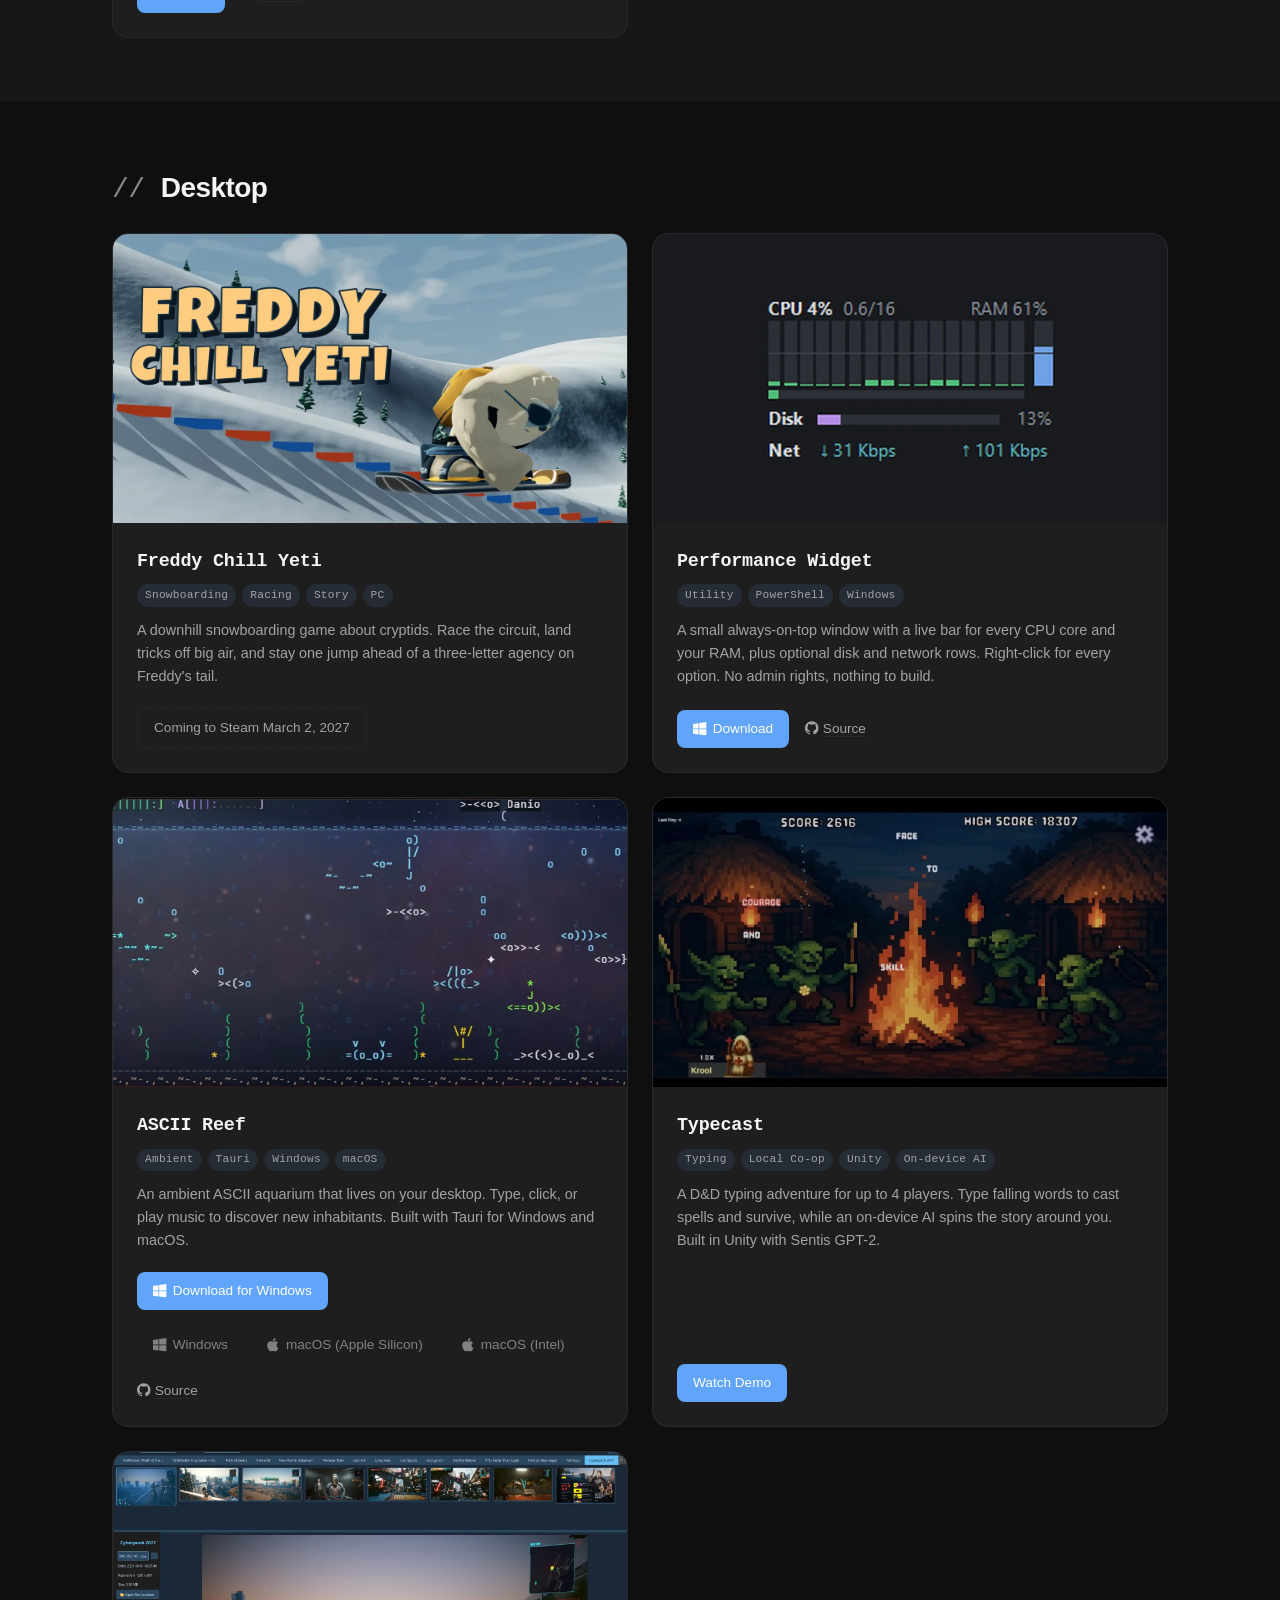
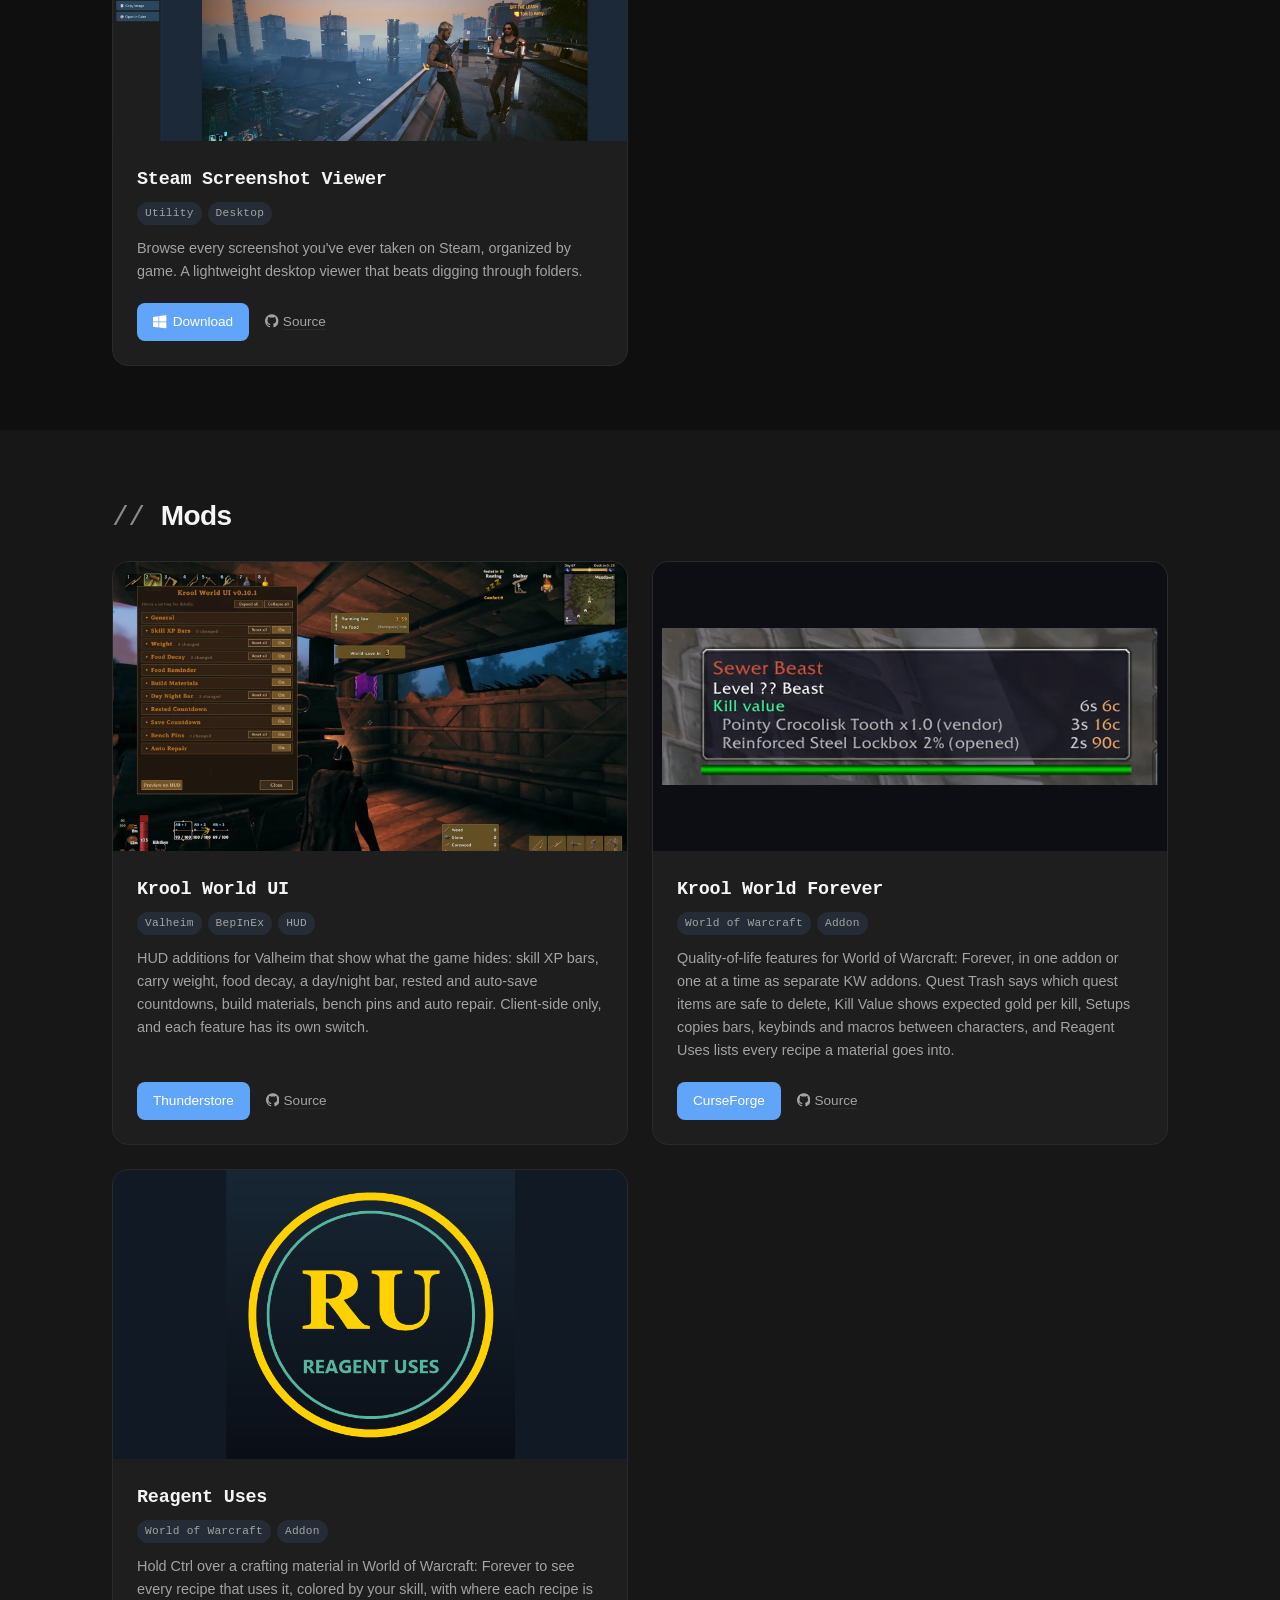
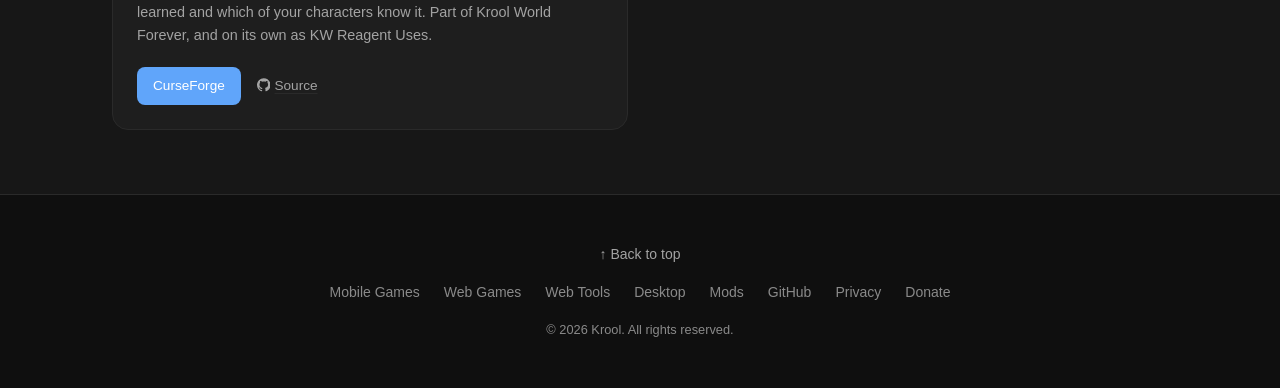
==== commit 8092ce3d: "Warlike card: a run offers three of the eight classes, and opponents are players' decks or the game'" ====
--- a/index.html
+++ b/index.html
@@ -339,7 +339,7 @@
                     <div class="project-content">
                         <h3>Warlike</h3>
                         <div class="project-tags"><span>Roguelite</span><span>Deckbuilder</span><span>Card Game</span><span>Web</span></div>
-                        <p>A roguelite deckbuilder on the card game War. Pick one of eight classes, build your deck in the shop between battles, and win ten battles before your lives run out. Battles play themselves, so the run is won in the shop. Casual or ranked, against decks other players built.</p>
+                        <p>A roguelite deckbuilder on the card game War. Eight classes, three on offer each run: pick one, build your deck in the shop between battles, and win ten battles before your lives run out. Battles play themselves, so the run is won in the shop. Casual or ranked, against decks other players built and the game’s own.</p>
                         <div class="project-links">
                             <a href="https://krool.github.io/war-game/" target="_blank" rel="noopener noreferrer" class="btn btn-primary btn-sm"><svg class="icon" aria-hidden="true"><use href="#icon-pc"/></svg>Play Now</a>
                         </div>
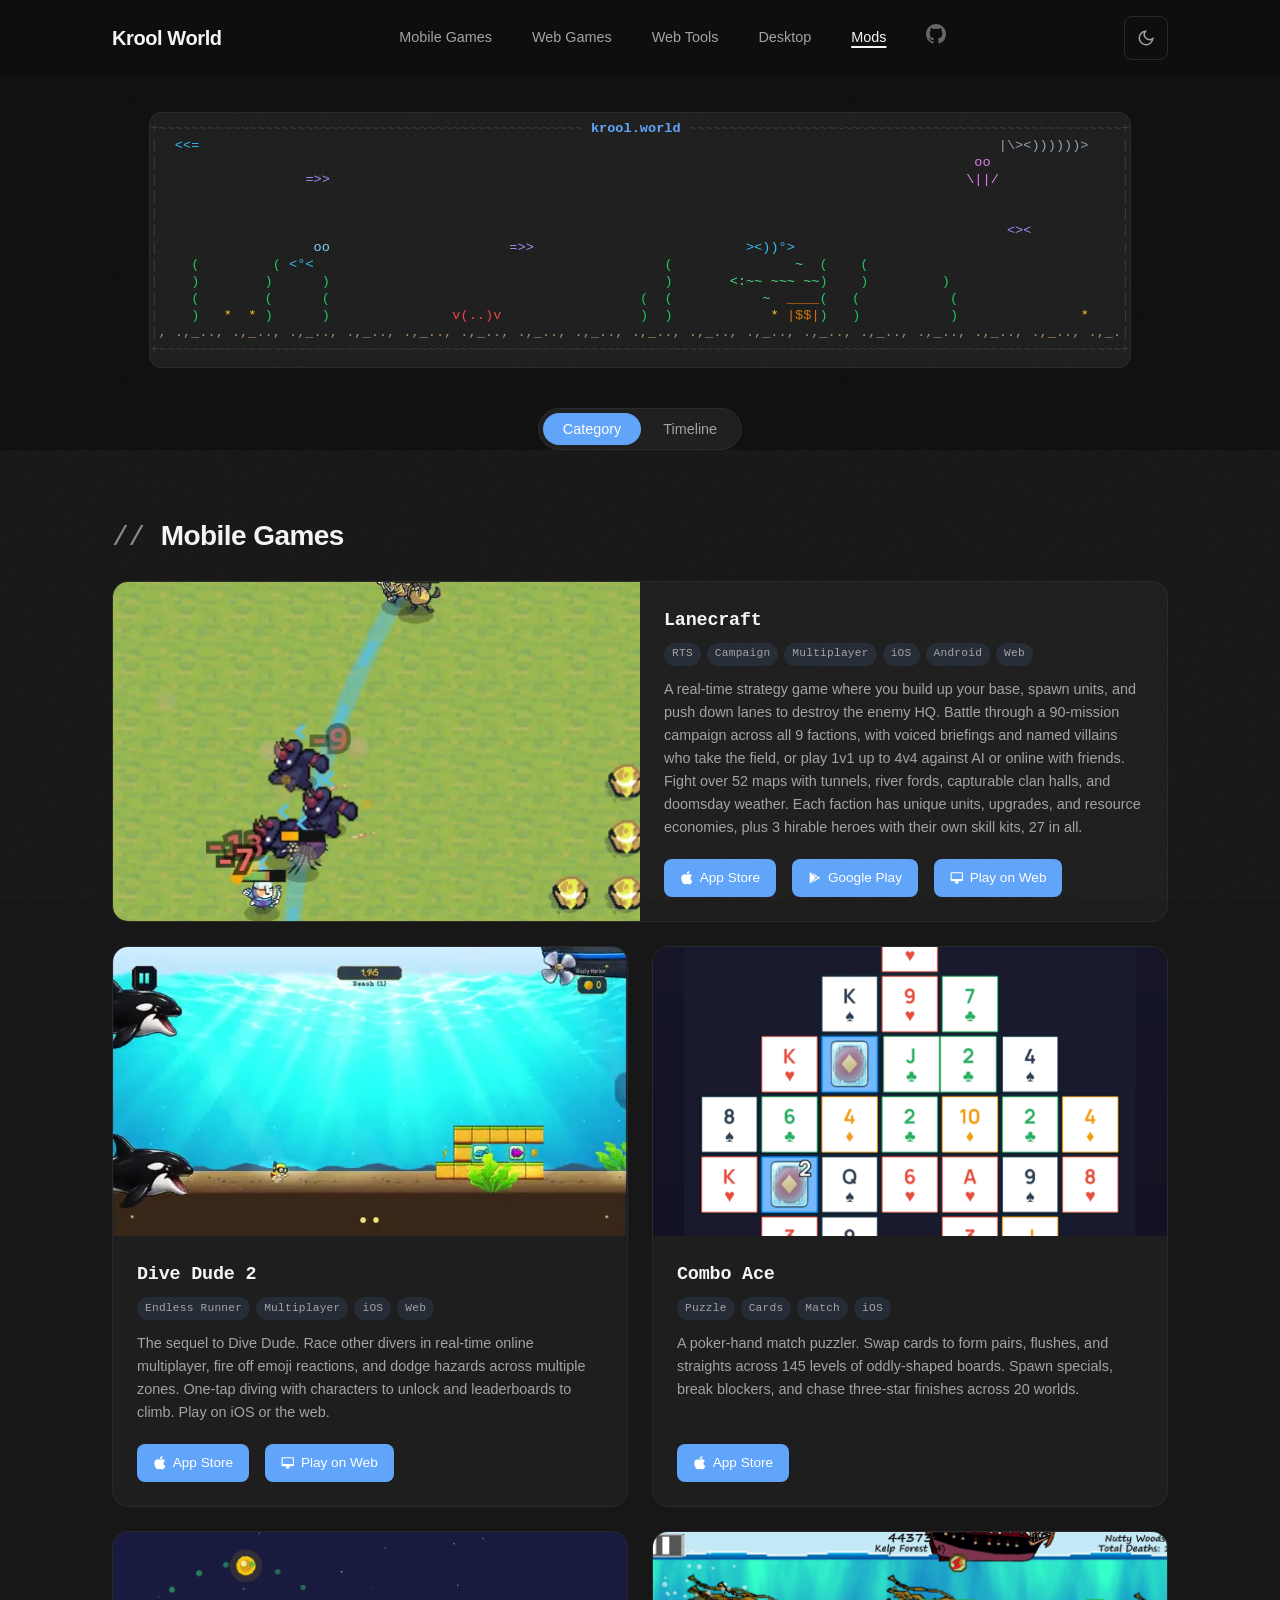
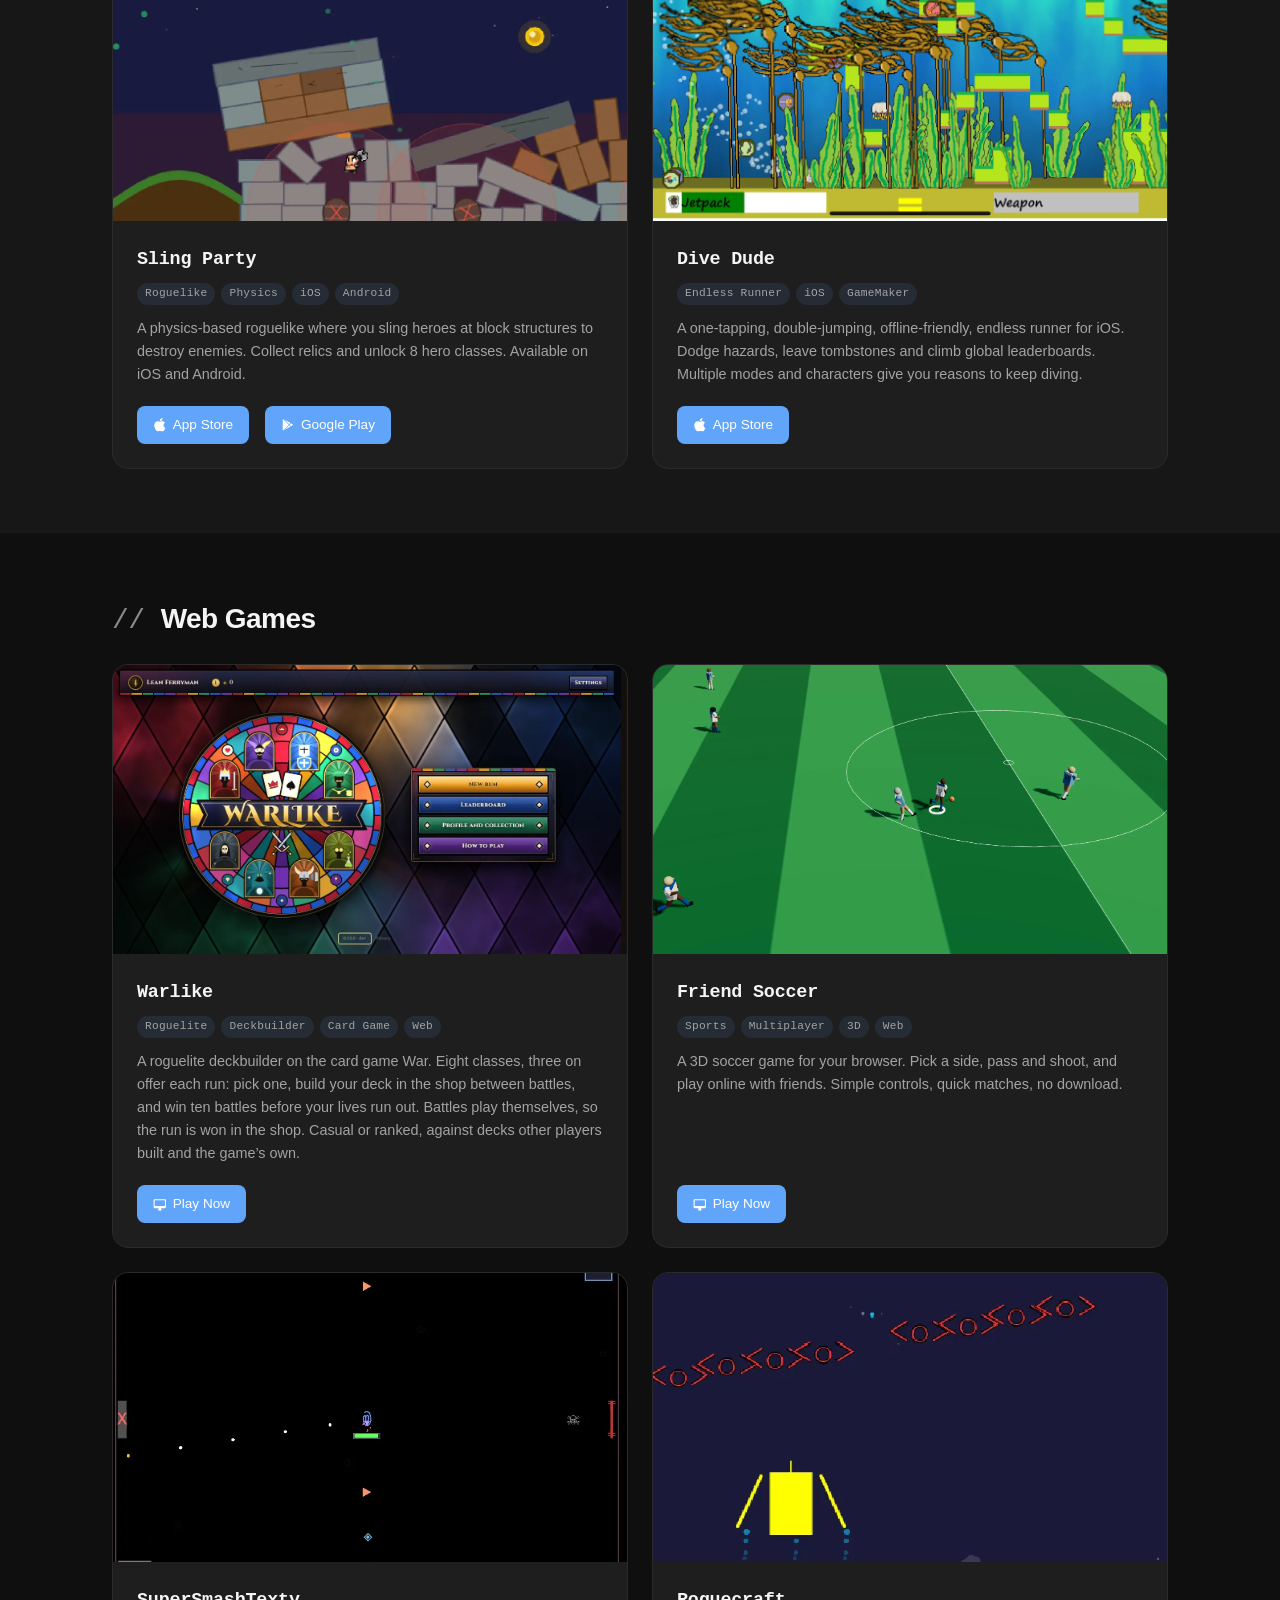
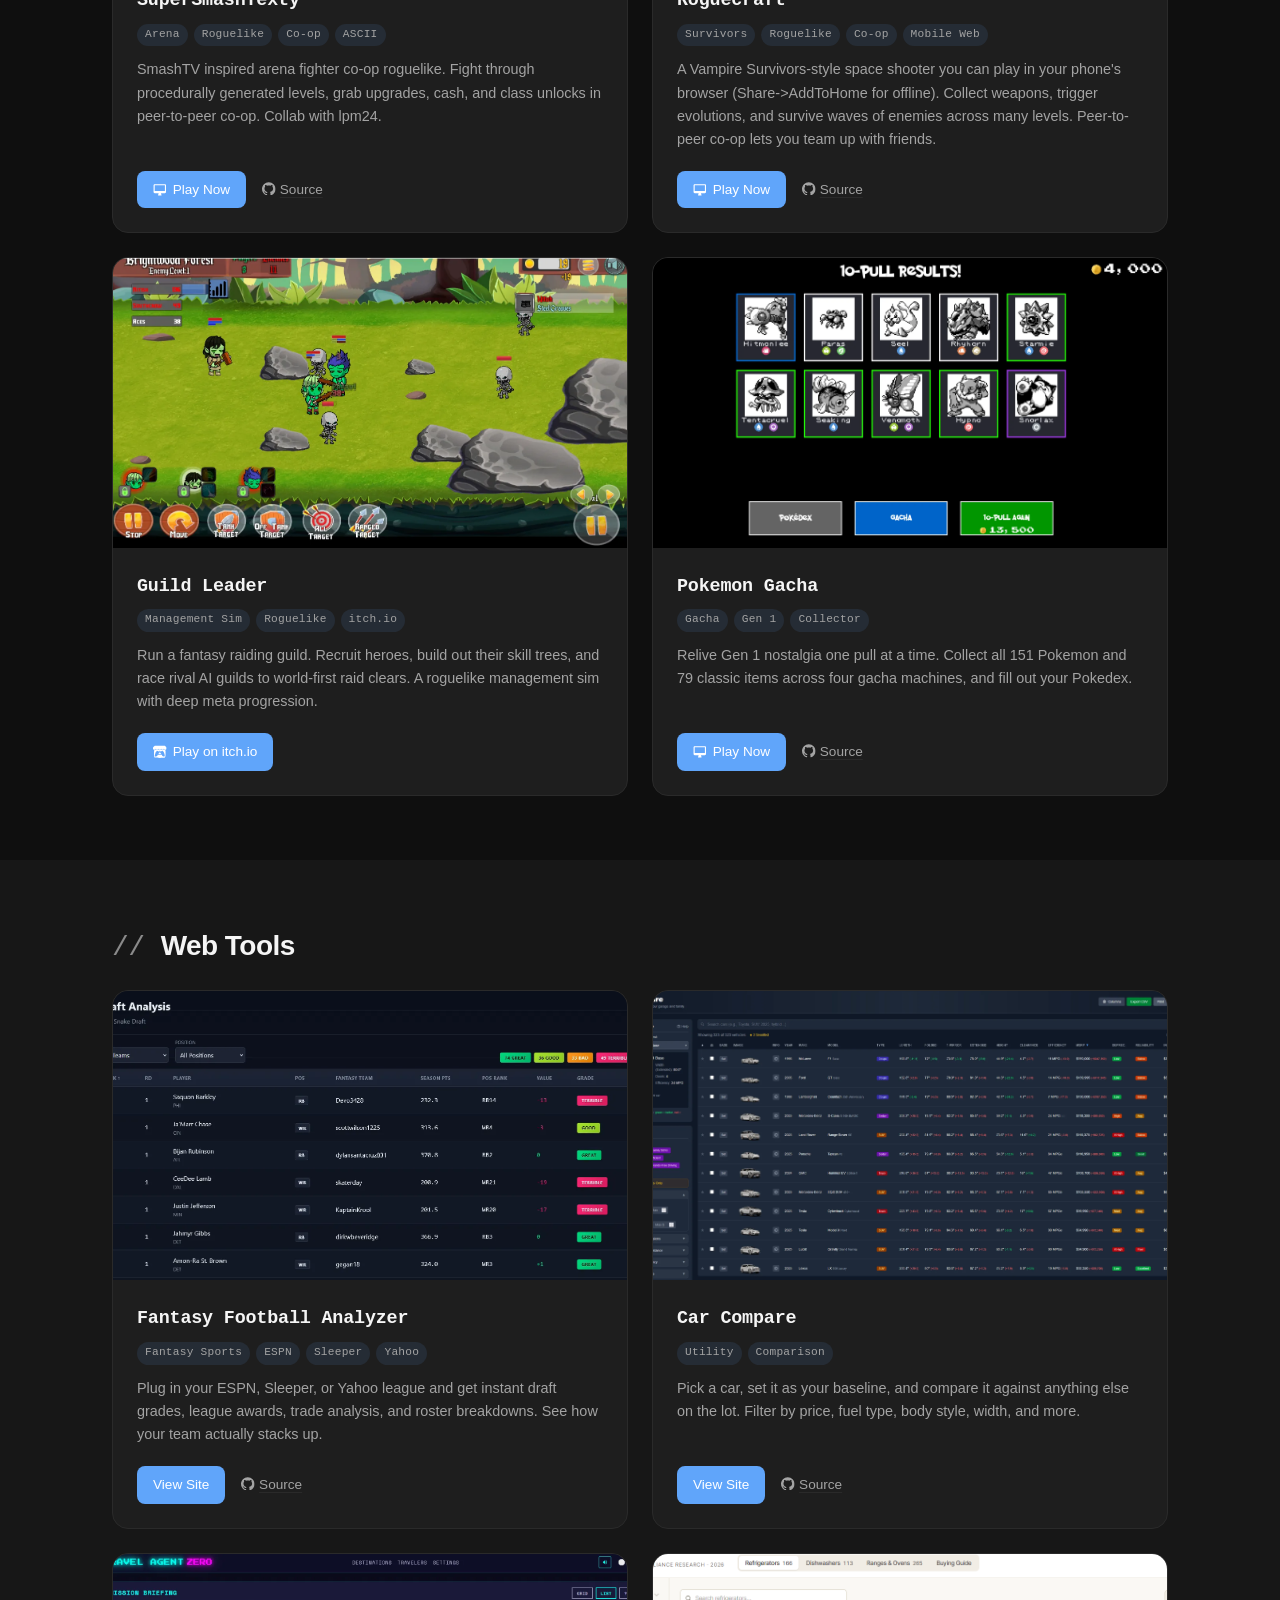
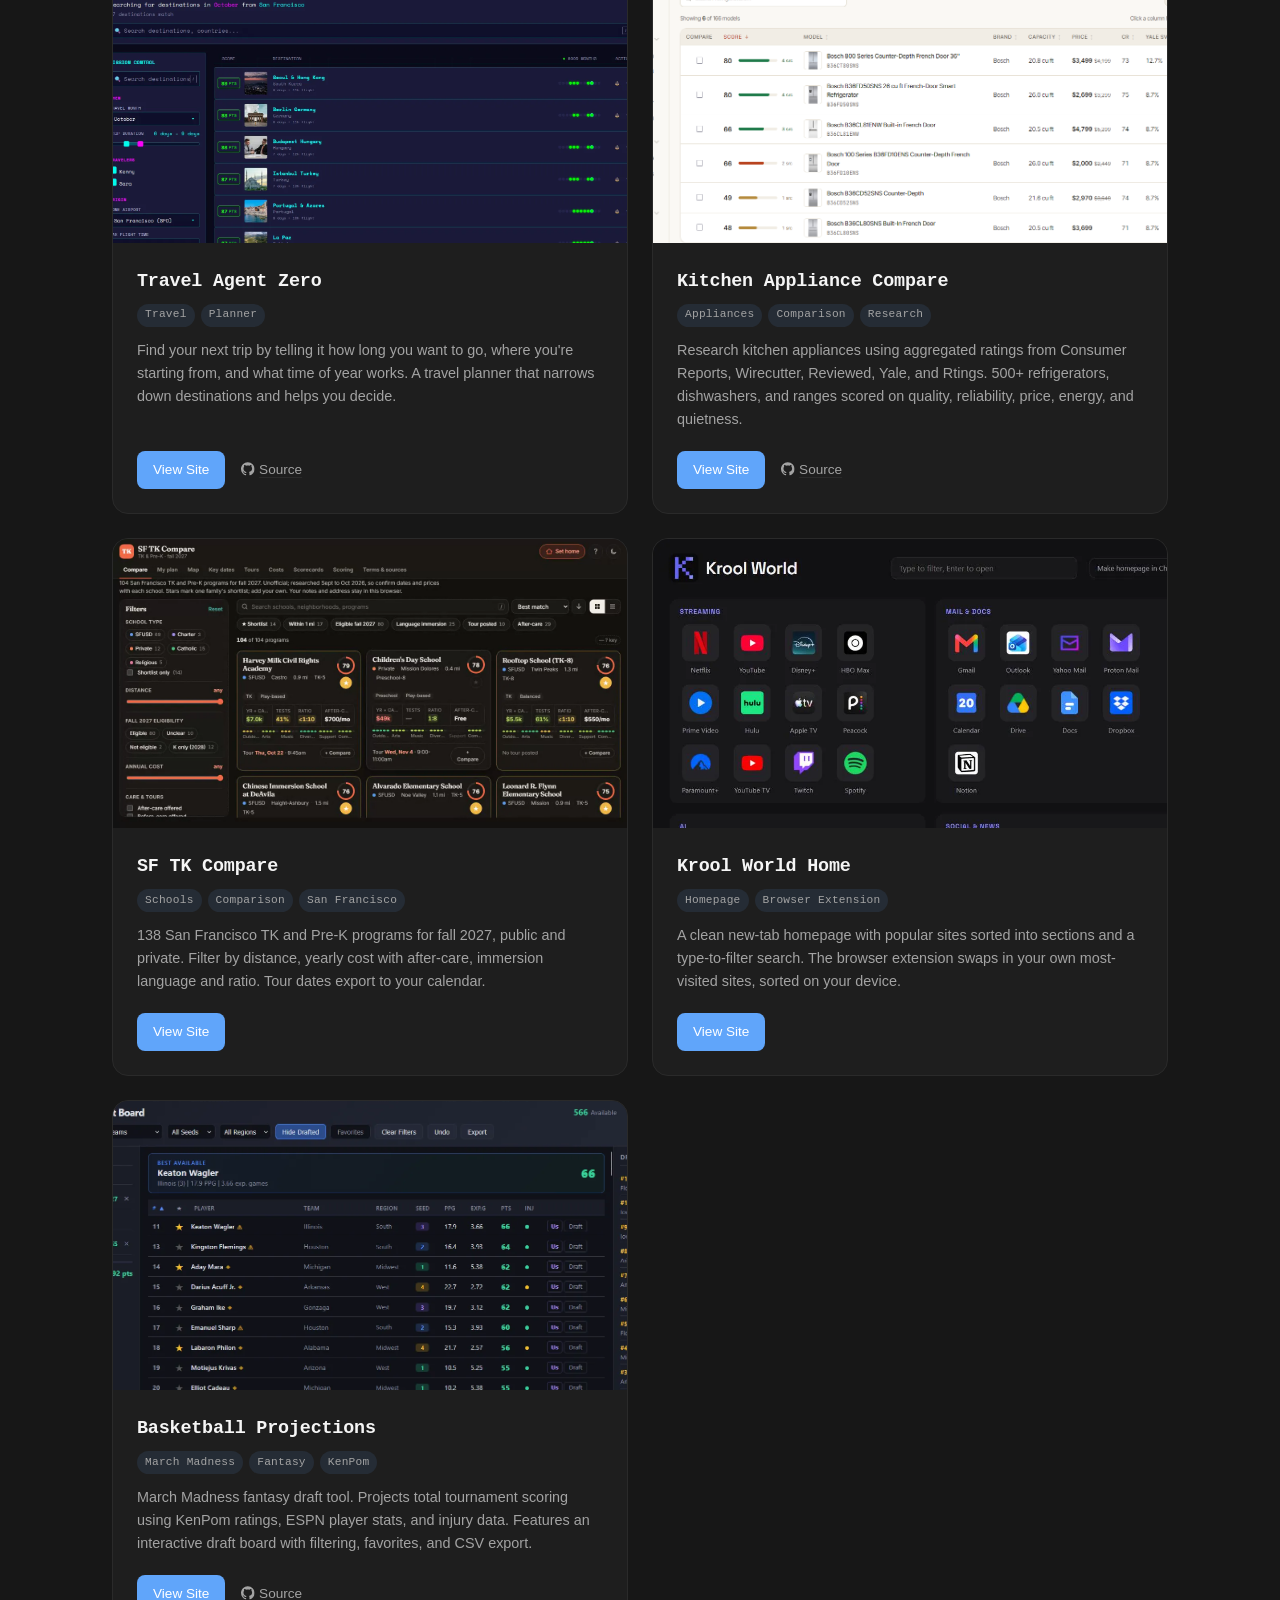
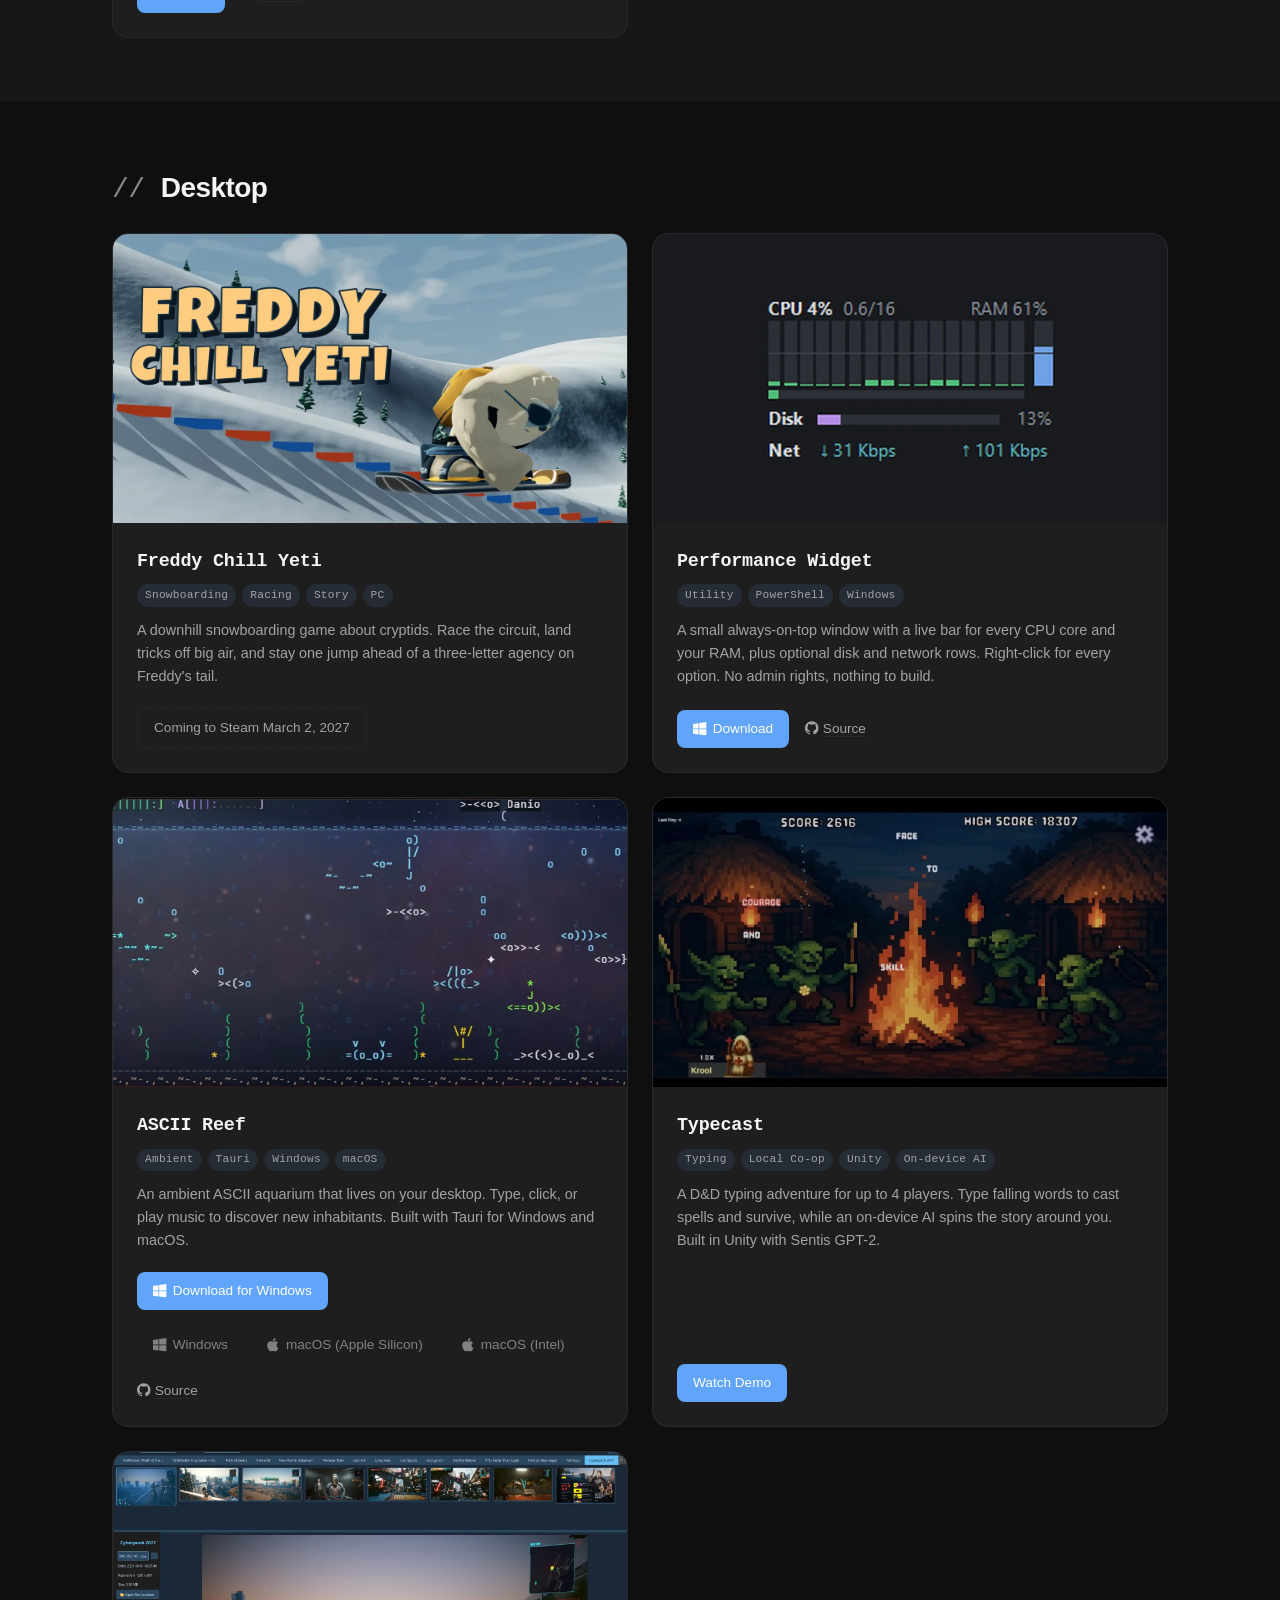
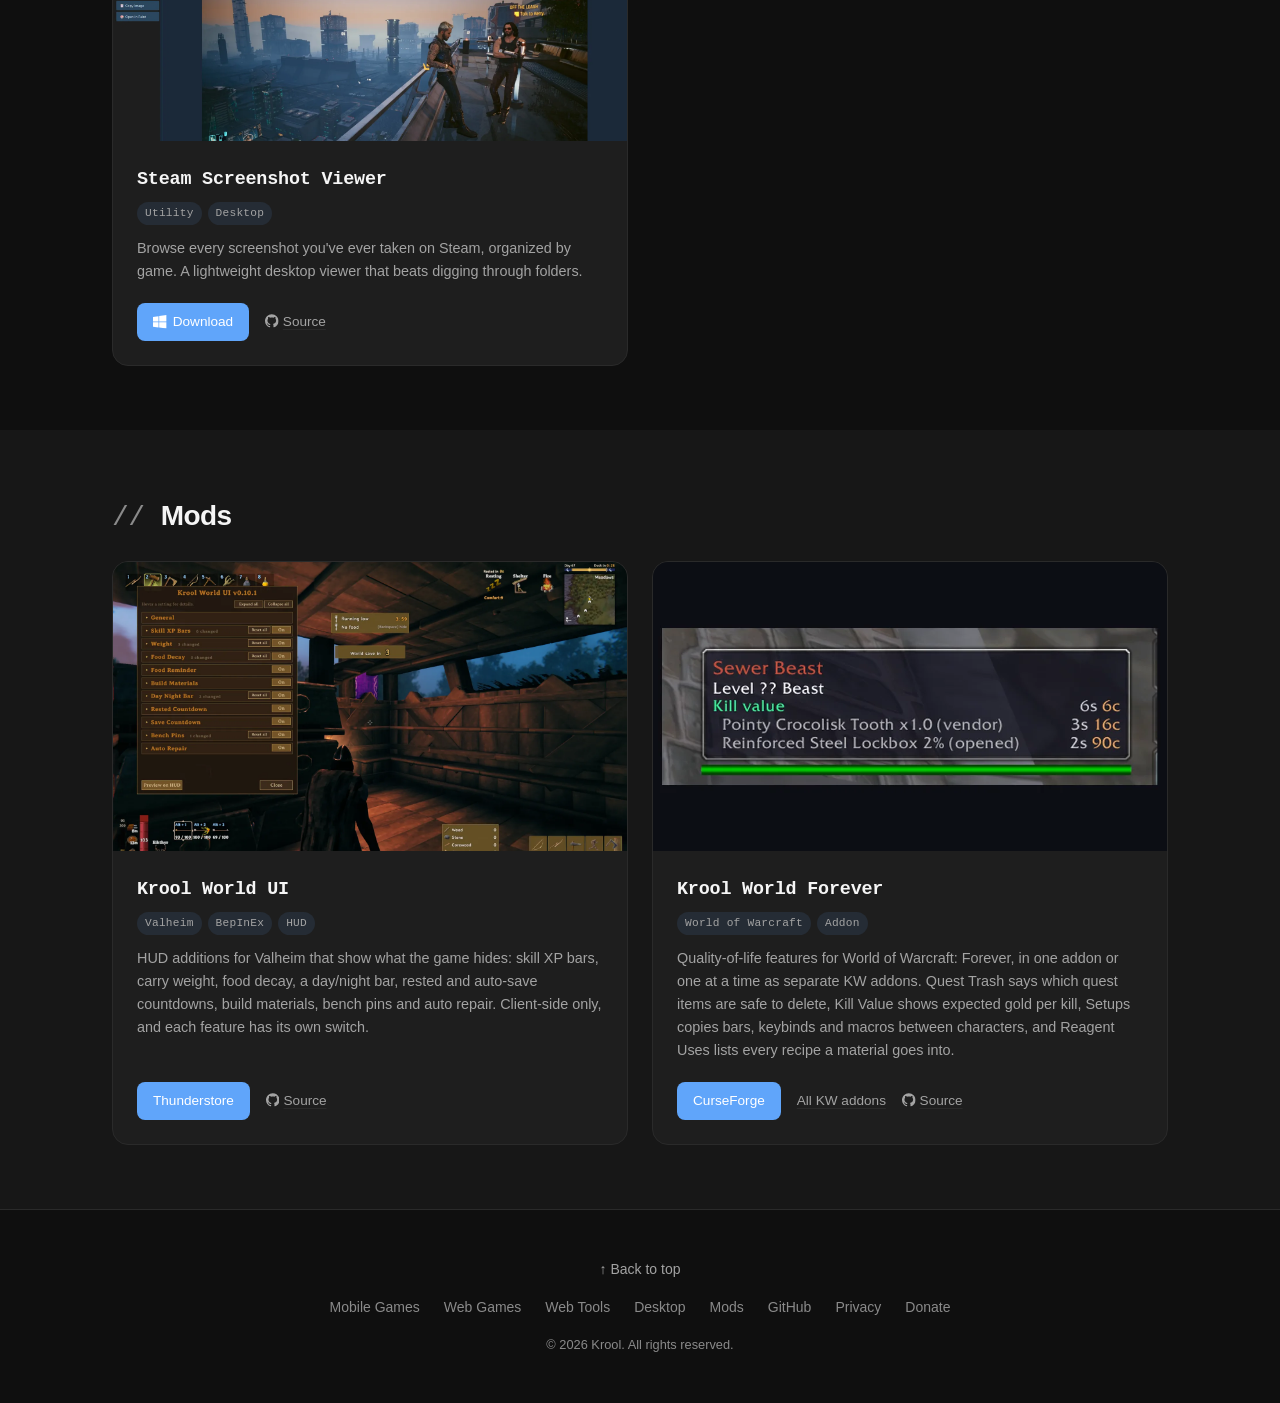
==== commit 229aaa44: "Mods: drop the Reagent Uses card, link all KW addons from the Forever card The Mods section lists on" ====
--- a/index.html
+++ b/index.html
@@ -148,13 +148,6 @@
                     "url": "https://www.curseforge.com/wow/addons/krool-world-ui",
                     "applicationCategory": "GameApplication",
                     "description": "Quality-of-life addon bundle for World of Warcraft: Forever."
-                },
-                {
-                    "@type": "SoftwareApplication",
-                    "name": "Reagent Uses",
-                    "url": "https://www.curseforge.com/wow/addons/reagent-uses",
-                    "applicationCategory": "GameApplication",
-                    "description": "World of Warcraft: Forever addon that lists the recipes a crafting material is used in."
                 }
             ]
         }
@@ -668,20 +661,7 @@
                         <p>Quality-of-life features for World of Warcraft: Forever, in one addon or one at a time as separate KW addons. Quest Trash says which quest items are safe to delete, Kill Value shows expected gold per kill, Setups copies bars, keybinds and macros between characters, and Reagent Uses lists every recipe a material goes into.</p>
                         <div class="project-links">
                             <a href="https://www.curseforge.com/wow/addons/krool-world-ui" target="_blank" rel="noopener noreferrer" class="btn btn-primary btn-sm">CurseForge</a>
-                            <a href="https://github.com/Krool/KroolWorldForever" target="_blank" rel="noopener noreferrer" class="link"><svg class="icon" aria-hidden="true"><use href="#icon-github"/></svg>Source</a>
-                        </div>
-                    </div>
-                </article>
-
-                <!-- Reagent Uses (WoW) -->
-                <article class="project-card" data-date="2026-11-14">
-                    <div class="project-image reagent-uses" role="img" aria-label="Reagent Uses logo"></div>
-                    <div class="project-content">
-                        <h3>Reagent Uses</h3>
-                        <div class="project-tags"><span>World of Warcraft</span><span>Addon</span></div>
-                        <p>Hold Ctrl over a crafting material in World of Warcraft: Forever to see every recipe that uses it, colored by your skill, with where each recipe is learned and which of your characters know it. Part of Krool World Forever, and on its own as KW Reagent Uses.</p>
-                        <div class="project-links">
-                            <a href="https://www.curseforge.com/wow/addons/reagent-uses" target="_blank" rel="noopener noreferrer" class="btn btn-primary btn-sm">CurseForge</a>
+                            <a href="https://www.curseforge.com/members/kroolworld/projects" target="_blank" rel="noopener noreferrer" class="link">All KW addons</a>
                             <a href="https://github.com/Krool/KroolWorldForever" target="_blank" rel="noopener noreferrer" class="link"><svg class="icon" aria-hidden="true"><use href="#icon-github"/></svg>Source</a>
                         </div>
                     </div>
--- a/css/style.css
+++ b/css/style.css
@@ -1222,7 +1222,6 @@
 .project-image.performance-widget { background-image: url('../assets/images/performance widget screenshot.webp'); background-size: cover; background-position: center; }
 .project-image.krool-world-ui { background-image: url('../assets/images/krool world ui screenshot.webp'); background-size: cover; background-position: top left; }
 .project-image.krool-world-forever { background-image: url('../assets/images/krool world forever screenshot.webp'); background-size: cover; background-position: center; }
-.project-image.reagent-uses { background-image: url('../assets/images/reagent uses logo.png'); background-size: contain; background-repeat: no-repeat; background-position: center; background-color: #111a24; }
 
 /* Announced but not out yet: reads as a label, not a link. */
 .btn-soon { cursor: default; border: 1px dashed var(--border); }
